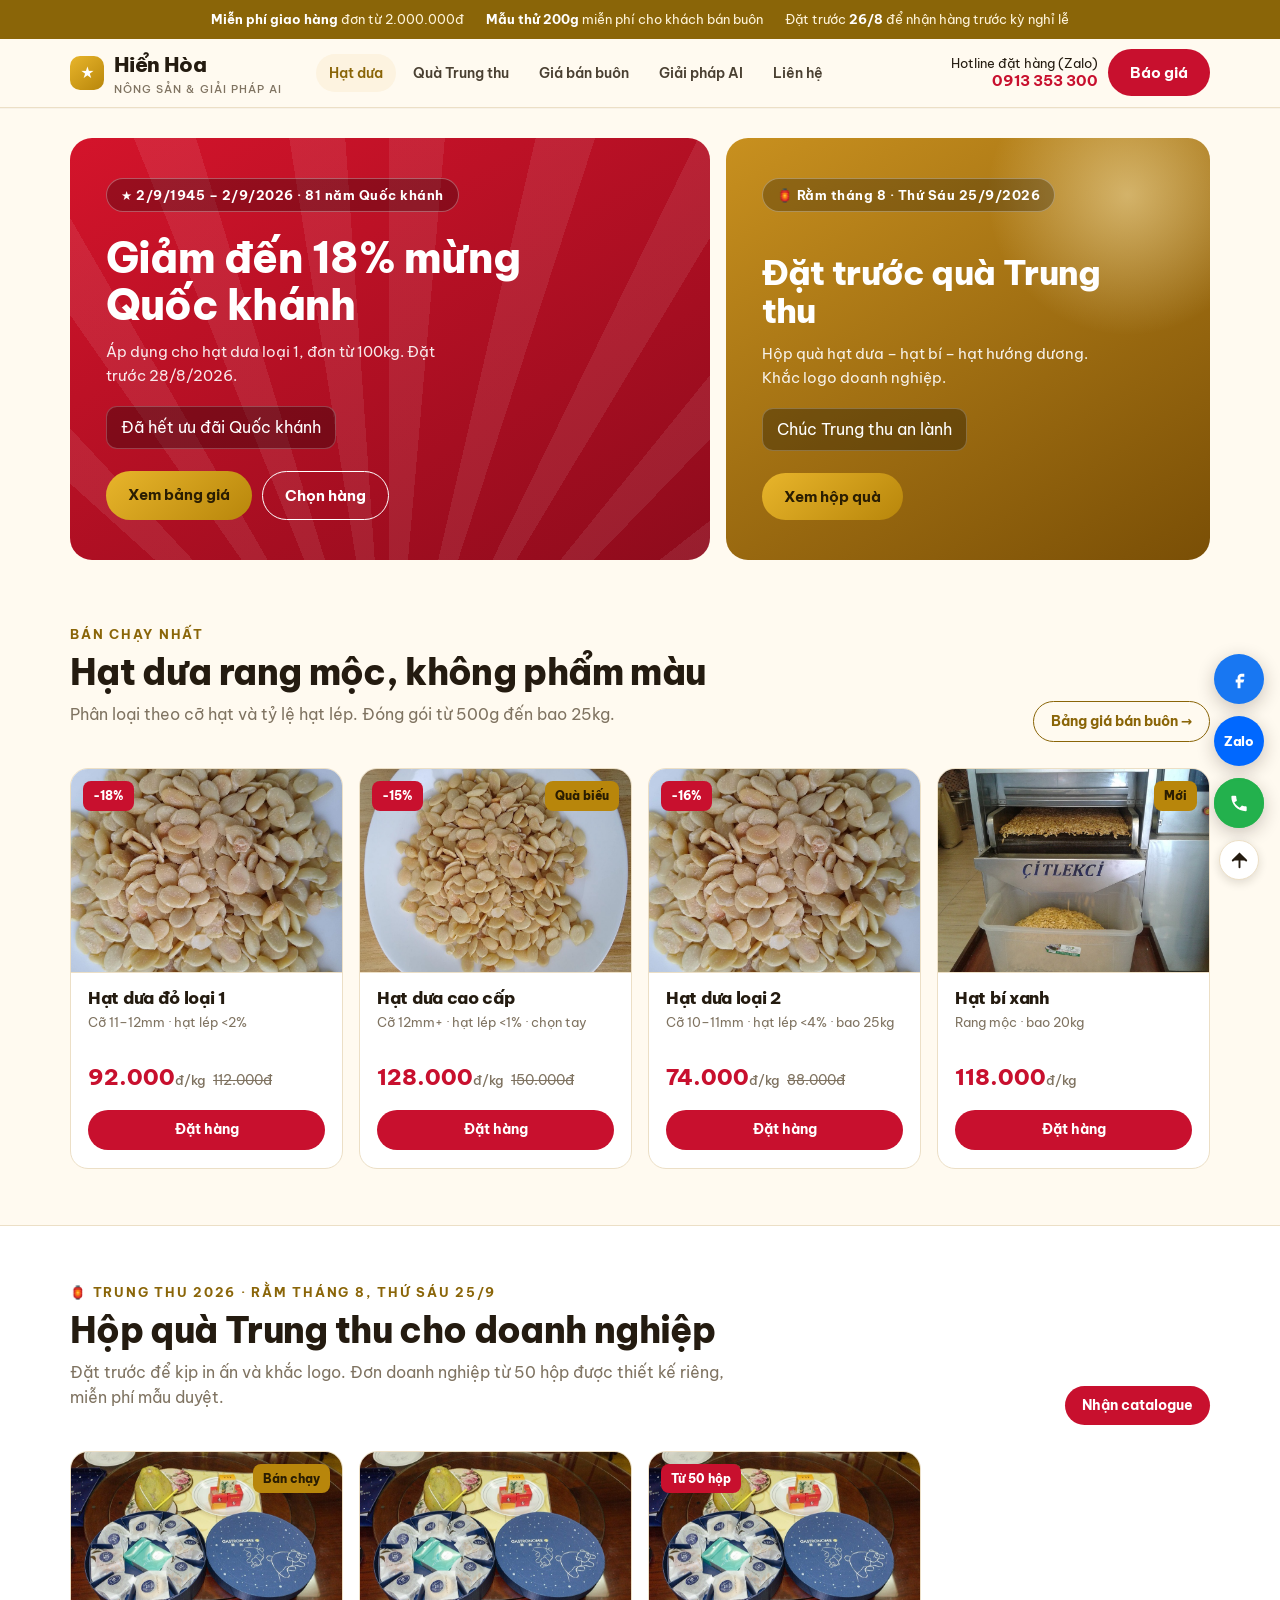
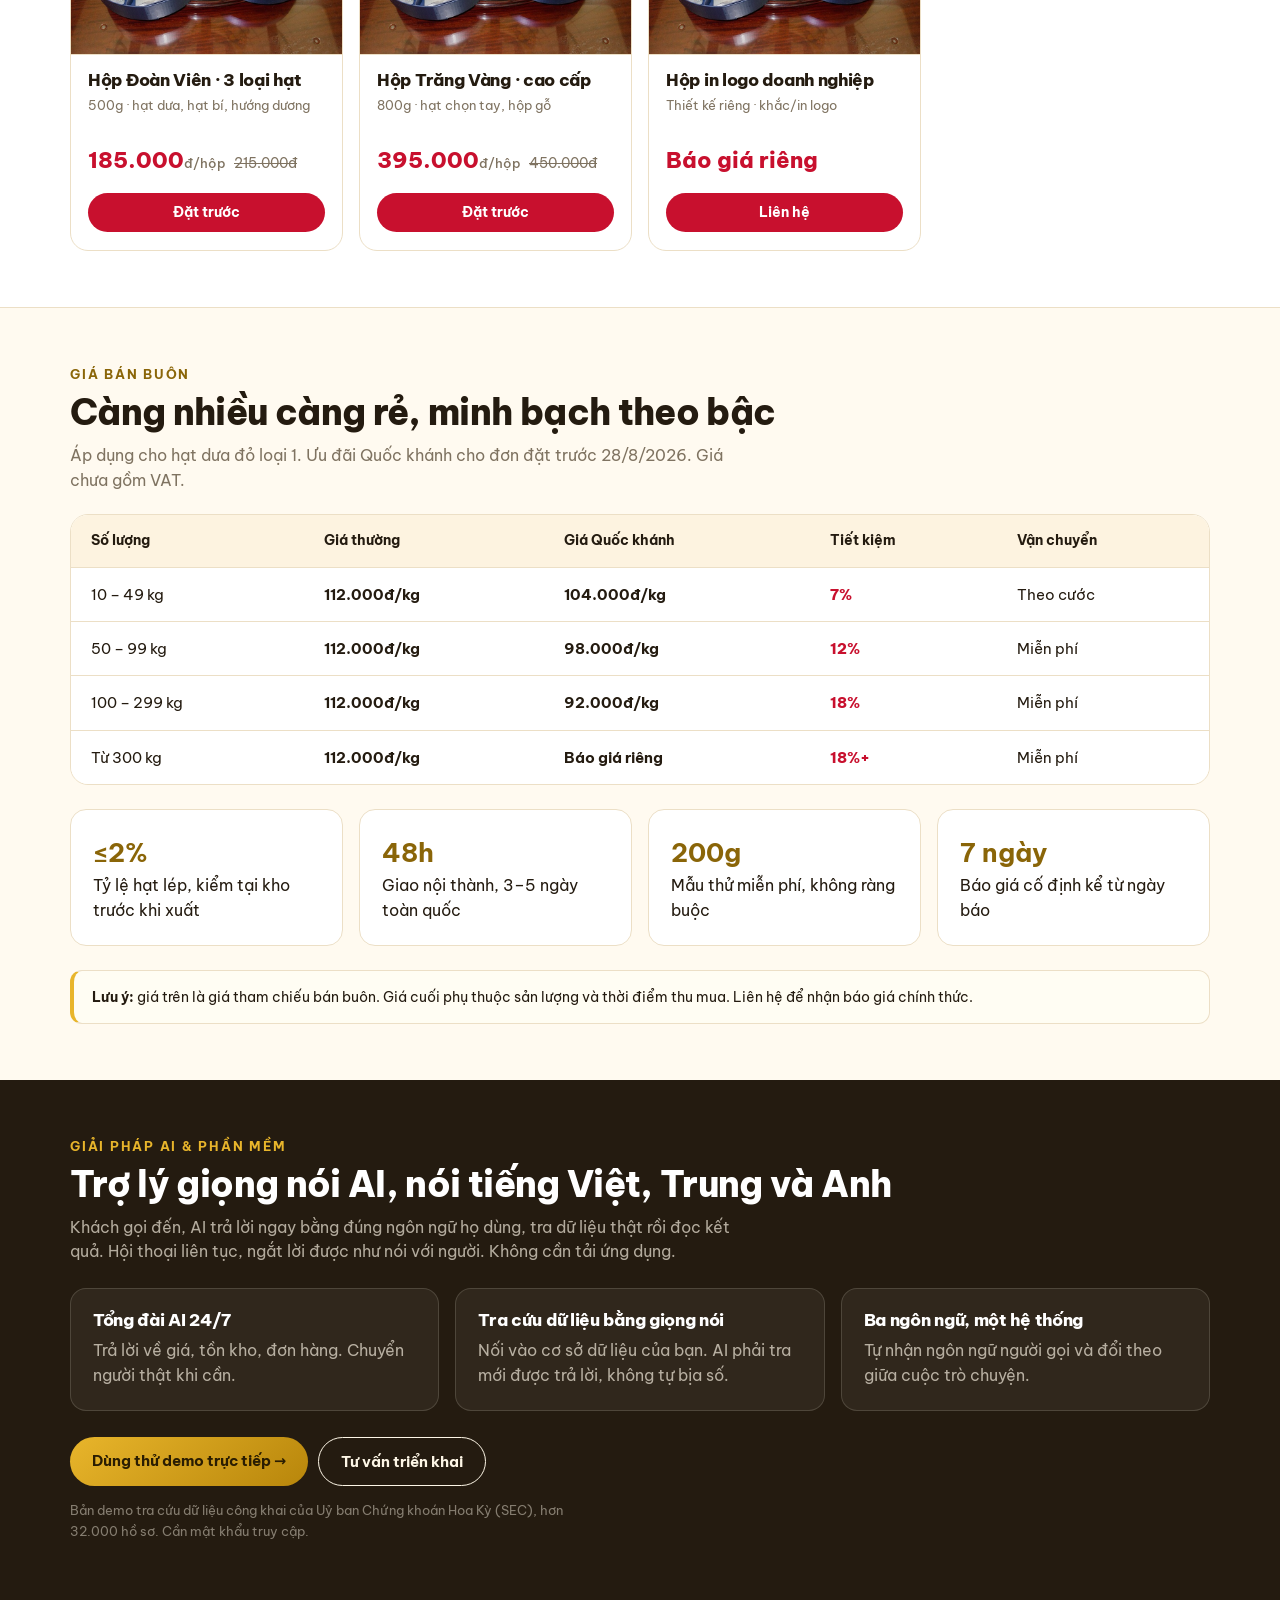
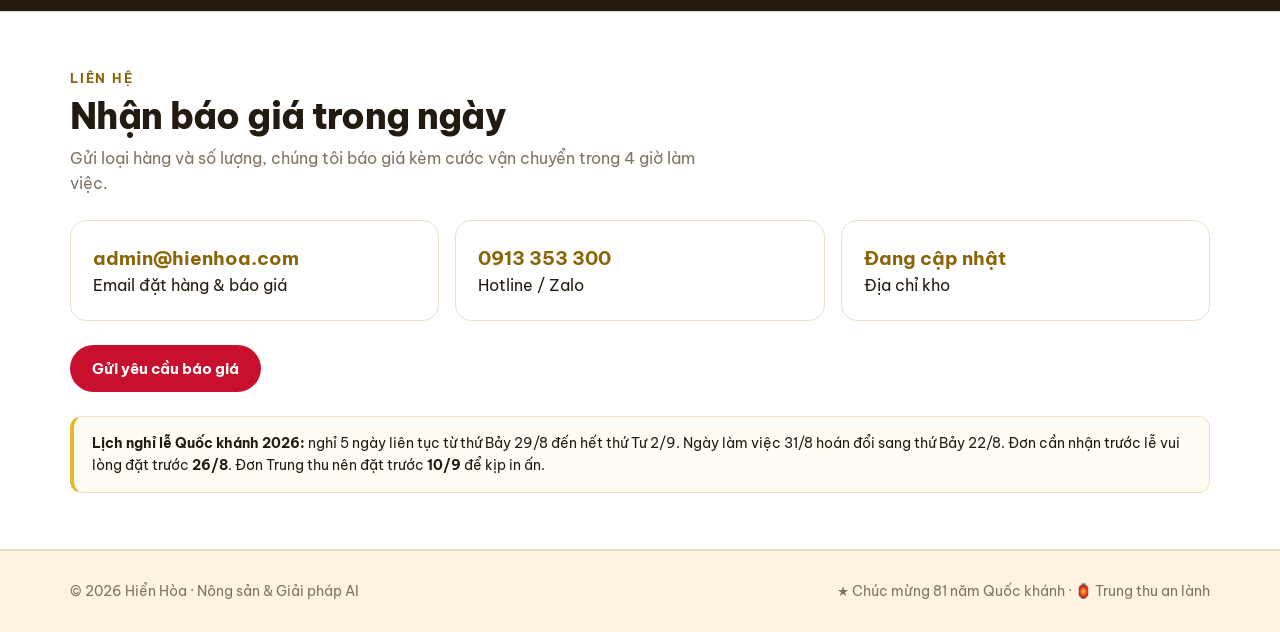
==== index.html @ 7a81315d "Wire real phone/Zalo 0913353300; resize photos 900px (1.1MB -> 696KB); version image URLs" ====
<!DOCTYPE html>
<html lang="vi">
<head>
<meta charset="utf-8">
<meta name="viewport" content="width=device-width, initial-scale=1">
<meta name="theme-color" content="#b8860b">
<title>Hiển Hòa · Hạt dưa &amp; quà tặng · Ưu đãi Quốc khánh 2/9 và Trung thu 2026</title>
<meta name="description" content="Hạt dưa loại 1, hạt bí, quà tặng Trung thu. Giá bán buôn tận xưởng. Ưu đãi 81 năm Quốc khánh 2/9 và đặt trước Trung thu 25/9/2026. Miễn phí giao hàng đơn từ 2 triệu.">
<link rel="preconnect" href="https://fonts.googleapis.com">
<link rel="preconnect" href="https://fonts.gstatic.com" crossorigin>
<link href="https://fonts.googleapis.com/css2?family=Be+Vietnam+Pro:wght@400;500;600;700;800&display=swap" rel="stylesheet">
<style>
  /* Warm gold and cream with red accents, following the Vietnamese festive
     retail convention: gold carries the page, red is reserved for price and
     urgency so discounts stay legible instead of drowning in colour. */
  :root {
    --cream:  #fffaf0;
    --cream2: #fdf3e0;
    --gold:   #b8860b;
    --gold-l: #e8b52b;
    --gold-d: #8a6508;
    --red:    #c8102e;
    --ink:    #241b10;
    --muted:  #7f7361;
    --line:   #ecdfc6;
    --f: 'Be Vietnam Pro', -apple-system, system-ui, sans-serif;
  }
  * { box-sizing: border-box; }
  html { scroll-behavior: smooth; }
  body { margin: 0; background: var(--cream); color: var(--ink);
         font-family: var(--f); font-size: 15.5px; line-height: 1.6;
         -webkit-font-smoothing: antialiased; }
  h1,h2,h3,h4 { margin: 0; font-weight: 800; line-height: 1.12;
                letter-spacing: -.018em; }
  a { color: inherit; text-decoration: none; }
  img, svg { display: block; max-width: 100%; }
  .wrap { max-width: 1180px; margin: 0 auto; padding: 0 20px; }

  /* ---------- utility bar ---------- */
  .util { background: var(--gold-d); color: #fff5dc; font-size: 13px; }
  .util .wrap { display: flex; flex-wrap: wrap; gap: 6px 22px;
                justify-content: center; padding: 9px 20px; text-align: center; }
  .util b { color: #fff; }

  /* ---------- nav ---------- */
  nav { position: sticky; top: 0; z-index: 60; background: var(--cream);
        border-bottom: 1px solid var(--line);
        box-shadow: 0 1px 0 rgba(36,27,16,.03); }
  nav .bar { display: flex; align-items: center; gap: 16px; height: 68px; }
  .logo { display: flex; align-items: center; gap: 10px; font-weight: 800;
          font-size: 21px; letter-spacing: -.03em; white-space: nowrap; }
  .logo .mark {
    width: 34px; height: 34px; border-radius: 10px; flex: none;
    background: linear-gradient(140deg, var(--gold-l), var(--gold));
    display: grid; place-items: center; color: #fff; font-size: 16px;
  }
  .logo small { display: block; font-size: 10.5px; font-weight: 500;
                letter-spacing: .1em; color: var(--muted); text-transform: uppercase; }
  .cats { display: flex; gap: 4px; margin-left: 18px; overflow-x: auto;
          scrollbar-width: none; }
  .cats::-webkit-scrollbar { display: none; }
  .cats a { padding: 8px 13px; border-radius: 100px; font-size: 14px;
            font-weight: 600; color: #4a4032; white-space: nowrap;
            transition: background .18s, color .18s; }
  .cats a:hover, .cats a.on { background: var(--cream2); color: var(--gold-d); }
  nav .right { margin-left: auto; display: flex; align-items: center; gap: 10px; }
  .hot { font-size: 13px; line-height: 1.25; text-align: right; }
  .hot b { display: block; font-size: 15px; color: var(--red); }

  .btn { display: inline-block; font-family: var(--f); font-weight: 700;
         font-size: 14.5px; padding: 12px 22px; border-radius: 100px;
         border: 0; cursor: pointer; white-space: nowrap;
         background: var(--red); color: #fff;
         transition: transform .2s cubic-bezier(.2,.7,.2,1), filter .2s; }
  .btn:hover { transform: translateY(-2px); filter: brightness(1.07); }
  .btn.gold { background: linear-gradient(140deg, var(--gold-l), var(--gold));
              color: #2a1d02; }
  .btn.line { background: transparent; border: 1.5px solid currentColor; }
  .btn.sm { padding: 9px 17px; font-size: 13.5px; }

  /* ---------- hero: two campaigns side by side ---------- */
  .hero { padding: 30px 0 8px; }
  .promos { display: grid; gap: 16px; grid-template-columns: 1.32fr 1fr; }
  .promo { position: relative; overflow: hidden; border-radius: 22px;
           padding: 40px 36px; color: #fff; min-height: 328px;
           display: flex; flex-direction: column; justify-content: flex-end; }
  .promo.qk { background: linear-gradient(150deg, #d4142b, #8e0b1c); }
  .promo.tt { background: linear-gradient(150deg, #c8901f, #7a4f06); }
  /* radiating rays for National Day, lantern glow for Mid-Autumn */
  .promo.qk::before {
    content: ''; position: absolute; inset: -50%;
    background: repeating-conic-gradient(from 0deg at 50% 100%,
      rgba(255,255,255,.08) 0deg 5deg, transparent 5deg 13deg);
  }
  .promo.tt::before {
    content: ''; position: absolute; right: -14%; top: -22%;
    width: 62%; aspect-ratio: 1; border-radius: 50%;
    background: radial-gradient(circle, rgba(255,240,190,.5), transparent 66%);
  }
  .promo > * { position: relative; z-index: 2; }
  .pill { display: inline-flex; align-items: center; gap: 7px; align-self: flex-start;
          background: rgba(0,0,0,.26); border: 1px solid rgba(255,255,255,.3);
          padding: 6px 14px; border-radius: 100px; font-size: 12.5px;
          font-weight: 700; letter-spacing: .04em; margin-bottom: auto; }
  .promo h1 { font-size: clamp(28px, 3.5vw, 42px); max-width: 15ch; margin-top: 22px; }
  .promo h2 { font-size: clamp(24px, 3vw, 34px); max-width: 15ch; margin-top: 22px; }
  .promo p { margin: 12px 0 0; font-size: 15px; color: rgba(255,255,255,.9);
             max-width: 34ch; }
  .promo .row { display: flex; gap: 10px; margin-top: 22px; flex-wrap: wrap; }
  .cd { display: flex; gap: 7px; margin-top: 18px; }
  .cd div { background: rgba(0,0,0,.3); border: 1px solid rgba(255,255,255,.22);
            border-radius: 11px; padding: 7px 12px; text-align: center; min-width: 58px; }
  .cd b { display: block; font-size: 21px; font-variant-numeric: tabular-nums;
          line-height: 1.15; }
  .cd span { font-size: 10px; letter-spacing: .08em; text-transform: uppercase;
             color: rgba(255,255,255,.7); }

  /* ---------- sections ---------- */
  section { padding: 56px 0; }
  .head { display: flex; align-items: flex-end; justify-content: space-between;
          gap: 20px; flex-wrap: wrap; margin-bottom: 26px; }
  .kick { color: var(--gold-d); font-weight: 700; font-size: 12.5px;
          letter-spacing: .14em; text-transform: uppercase; margin-bottom: 8px; }
  h2.t { font-size: clamp(25px, 3.4vw, 36px); }
  .sub { color: var(--muted); max-width: 60ch; margin-top: 10px; }

  /* ---------- product cards ---------- */
  .grid { display: grid; gap: 16px;
          grid-template-columns: repeat(auto-fill, minmax(238px, 1fr)); }
  .p {
    background: #fff; border: 1px solid var(--line); border-radius: 18px;
    overflow: hidden; position: relative; display: flex; flex-direction: column;
    transition: transform .22s cubic-bezier(.2,.7,.2,1), box-shadow .22s;
  }
  .p:hover { transform: translateY(-5px);
             box-shadow: 0 18px 42px rgba(138,101,8,.13); }
  .p .shot { aspect-ratio: 4/3; background: var(--cream2); overflow: hidden;
             border-bottom: 1px solid var(--line); }
  .shot img { width: 100%; height: 100%; object-fit: cover;
              transition: transform .5s cubic-bezier(.2,.7,.2,1); }
  .p:hover .shot img { transform: scale(1.05); }

  /* floating contact rail */
  .rail { position: fixed; right: 16px; bottom: 20px; z-index: 90;
          display: flex; flex-direction: column; gap: 12px; align-items: center; }
  .rail a, .rail button {
    width: 50px; height: 50px; border-radius: 50%; border: 0; padding: 0;
    display: grid; place-items: center; cursor: pointer; color: #fff;
    box-shadow: 0 5px 18px rgba(36,27,16,.24); position: relative;
    transition: transform .2s cubic-bezier(.2,.7,.2,1);
  }
  .rail a:hover, .rail button:hover { transform: scale(1.09); }
  .rail .fb   { background: #1877f2; }
  .rail .zalo { background: #0068ff; font-weight: 800; font-size: 13px;
                letter-spacing: -.02em; font-family: var(--f); }
  .rail .tel  { background: #23b14d; }
  .rail .top  { background: #fff; color: var(--ink); border: 1px solid var(--line);
                width: 40px; height: 40px; box-shadow: 0 3px 10px rgba(36,27,16,.14); }
  .rail svg { width: 23px; height: 23px; fill: currentColor; }
  /* the pulsing ring Vietnamese sites put on the call button */
  .rail .tel::before, .rail .tel::after {
    content: ''; position: absolute; inset: 0; border-radius: 50%;
    border: 2px solid rgba(35,177,77,.5); animation: ring 2.2s ease-out infinite;
  }
  .rail .tel::after { animation-delay: 1.1s; }
  @keyframes ring { 0% { transform: scale(1); opacity: .8; }
                    100% { transform: scale(1.85); opacity: 0; } }
  @media (max-width: 720px) { .rail { right: 12px; bottom: 14px; }
                              .rail a, .rail button { width: 46px; height: 46px; } }
  .badge { position: absolute; top: 12px; left: 12px; background: var(--red);
           color: #fff; font-size: 12px; font-weight: 800; padding: 5px 10px;
           border-radius: 8px; z-index: 3; }
  .badge.g { background: var(--gold); color: #2a1d02; left: auto; right: 12px; }
  .p .body { padding: 16px 17px 18px; display: flex; flex-direction: column; flex: 1; }
  .p h3 { font-size: 16.5px; }
  .p .spec { color: var(--muted); font-size: 13px; margin-top: 5px; }
  .p .pr { margin-top: 14px; display: flex; align-items: baseline;
           gap: 8px; flex-wrap: wrap; }
  .p .now { font-size: 22px; font-weight: 800; color: var(--red); }
  .p .now small { font-size: 13px; font-weight: 500; color: var(--muted); }
  .p .old { font-size: 13.5px; color: var(--muted); text-decoration: line-through; }
  .p .btn { margin-top: 15px; align-self: stretch; text-align: center; }

  /* ---------- bulk pricing ---------- */
  .band { background: #fff; border-top: 1px solid var(--line);
          border-bottom: 1px solid var(--line); }
  .tbl { margin-top: 22px; overflow-x: auto; border: 1px solid var(--line);
         border-radius: 18px; }
  table { width: 100%; border-collapse: collapse; min-width: 640px; background: #fff; }
  th, td { padding: 15px 20px; text-align: left; font-size: 14.5px; }
  thead th { background: var(--cream2); font-weight: 700; font-size: 13.5px;
             border-bottom: 1px solid var(--line); }
  tbody tr + tr td { border-top: 1px solid var(--line); }
  tbody tr:hover { background: #fffdf7; }
  td.n { font-variant-numeric: tabular-nums; font-weight: 700; }
  td.s { color: var(--red); font-weight: 800; }

  /* ---------- ai line ---------- */
  .ai { background: var(--ink); color: #fdf6e6; }
  .ai h2.t, .ai h3 { color: #fff; }
  .ai .kick { color: var(--gold-l); }
  .ai .sub { color: rgba(253,246,230,.66); }
  .ai .c { background: rgba(253,246,230,.055); border: 1px solid rgba(253,246,230,.15);
           border-radius: 16px; padding: 22px; }

  /* ---------- corporate ---------- */
  .corp { display: grid; gap: 16px; grid-template-columns: repeat(auto-fit, minmax(230px,1fr));
          margin-top: 24px; }
  .corp .c { background: #fff; border: 1px solid var(--line);
             border-radius: 16px; padding: 22px; }
  .corp .c b { display: block; font-size: 26px; color: var(--gold-d); }
  .note { background: #fffdf3; border: 1px solid var(--line);
          border-left: 4px solid var(--gold-l); border-radius: 12px;
          padding: 15px 18px; margin-top: 24px; font-size: 14px; }

  footer { background: var(--cream2); border-top: 1px solid var(--line);
           padding: 30px 0; font-size: 13.5px; color: var(--muted); }
  footer .wrap { display: flex; flex-wrap: wrap; gap: 10px 24px;
                 justify-content: space-between; }

  @media (max-width: 900px) { .promos { grid-template-columns: 1fr; }
                              .promo { min-height: 268px; padding: 30px 26px; } }
  @media (max-width: 720px) { .cats, .hot { display: none; } section { padding: 42px 0; } }
  @media (prefers-reduced-motion: reduce) { * { transition: none !important; } }
</style>
</head>
<body>

<div class="util">
  <div class="wrap">
    <span><b>Miễn phí giao hàng</b> đơn từ 2.000.000đ</span>
    <span><b>Mẫu thử 200g</b> miễn phí cho khách bán buôn</span>
    <span>Đặt trước <b>26/8</b> để nhận hàng trước kỳ nghỉ lễ</span>
  </div>
</div>

<nav>
  <div class="wrap bar">
    <a class="logo" href="#">
      <span class="mark">★</span>
      <span>Hiển Hòa<small>Nông sản &amp; Giải pháp AI</small></span>
    </a>
    <div class="cats">
      <a class="on" href="#hatdua">Hạt dưa</a>
      <a href="#trungthu">Quà Trung thu</a>
      <a href="#giasi">Giá bán buôn</a>
      <a href="#ai">Giải pháp AI</a>
      <a href="#lienhe">Liên hệ</a>
    </div>
    <div class="right">
      <div class="hot">Hotline đặt hàng (Zalo)<b data-phone>Đang cập nhật</b></div>
      <a class="btn" href="#lienhe">Báo giá</a>
    </div>
  </div>
</nav>

<div class="hero">
  <div class="wrap promos">

    <div class="promo qk">
      <span class="pill">★ 2/9/1945 &ndash; 2/9/2026 · 81 năm Quốc khánh</span>
      <h1>Giảm đến 18% mừng Quốc khánh</h1>
      <p>Áp dụng cho hạt dưa loại 1, đơn từ 100kg. Đặt trước 28/8/2026.</p>
      <div class="cd" id="cd1">
        <div><b id="d1">–</b><span>Ngày</span></div>
        <div><b id="h1">–</b><span>Giờ</span></div>
        <div><b id="m1">–</b><span>Phút</span></div>
      </div>
      <div class="row">
        <a class="btn gold" href="#giasi">Xem bảng giá</a>
        <a class="btn line" href="#hatdua">Chọn hàng</a>
      </div>
    </div>

    <div class="promo tt">
      <span class="pill">🏮 Rằm tháng 8 · Thứ Sáu 25/9/2026</span>
      <h2>Đặt trước quà Trung thu</h2>
      <p>Hộp quà hạt dưa &ndash; hạt bí &ndash; hạt hướng dương. Khắc logo doanh nghiệp.</p>
      <div class="cd" id="cd2">
        <div><b id="d2">–</b><span>Ngày</span></div>
        <div><b id="h2">–</b><span>Giờ</span></div>
        <div><b id="m2">–</b><span>Phút</span></div>
      </div>
      <div class="row"><a class="btn gold" href="#trungthu">Xem hộp quà</a></div>
    </div>

  </div>
</div>

<section id="hatdua">
  <div class="wrap">
    <div class="head">
      <div>
        <div class="kick">Bán chạy nhất</div>
        <h2 class="t">Hạt dưa rang mộc, không phẩm màu</h2>
        <p class="sub">Phân loại theo cỡ hạt và tỷ lệ hạt lép. Đóng gói từ 500g đến bao 25kg.</p>
      </div>
      <a class="btn line sm" style="color:var(--gold-d)" href="#giasi">Bảng giá bán buôn →</a>
    </div>

    <div class="grid">
      <!-- Seed motif drawn inline: honest placeholder that looks intentional
           until real product photography is shot. -->
      <article class="p">
        <span class="badge">-18%</span>
        <div class="shot"><img src="img/hatdua-1.jpg?v=2" alt="Hạt dưa đỏ loại 1 rang mộc" loading="lazy" decoding="async" width="900" height="675"></div>
        <div class="body">
          <h3>Hạt dưa đỏ loại 1</h3>
          <p class="spec">Cỡ 11&ndash;12mm · hạt lép &lt;2%</p>
          <div class="pr"><span class="now">92.000<small>đ/kg</small></span>
            <span class="old">112.000đ</span></div>
          <a class="btn sm" href="#lienhe">Đặt hàng</a>
        </div>
      </article>

      <article class="p">
        <span class="badge">-15%</span>
        <span class="badge g">Quà biếu</span>
        <div class="shot"><img src="img/hatdua-2.jpg?v=2" alt="Hạt dưa cao cấp chọn tay" loading="lazy" decoding="async" width="900" height="675"></div>
        <div class="body">
          <h3>Hạt dưa cao cấp</h3>
          <p class="spec">Cỡ 12mm+ · hạt lép &lt;1% · chọn tay</p>
          <div class="pr"><span class="now">128.000<small>đ/kg</small></span>
            <span class="old">150.000đ</span></div>
          <a class="btn sm" href="#lienhe">Đặt hàng</a>
        </div>
      </article>

      <article class="p">
        <span class="badge">-16%</span>
        <div class="shot"><img src="img/hatdua-1.jpg?v=2" alt="Hạt dưa loại 2 đóng bao 25kg" loading="lazy" decoding="async" width="900" height="675"></div>
        <div class="body">
          <h3>Hạt dưa loại 2</h3>
          <p class="spec">Cỡ 10&ndash;11mm · hạt lép &lt;4% · bao 25kg</p>
          <div class="pr"><span class="now">74.000<small>đ/kg</small></span>
            <span class="old">88.000đ</span></div>
          <a class="btn sm" href="#lienhe">Đặt hàng</a>
        </div>
      </article>

      <article class="p">
        <span class="badge g">Mới</span>
        <div class="shot"><img src="img/hatbi.jpg?v=2" alt="Hạt bí xanh rang mộc" loading="lazy" decoding="async" width="900" height="675"></div>
        <div class="body">
          <h3>Hạt bí xanh</h3>
          <p class="spec">Rang mộc · bao 20kg</p>
          <div class="pr"><span class="now">118.000<small>đ/kg</small></span></div>
          <a class="btn sm" href="#lienhe">Đặt hàng</a>
        </div>
      </article>
    </div>
  </div>
</section>

<section id="trungthu" class="band">
  <div class="wrap">
    <div class="head">
      <div>
        <div class="kick">🏮 Trung thu 2026 · Rằm tháng 8, thứ Sáu 25/9</div>
        <h2 class="t">Hộp quà Trung thu cho doanh nghiệp</h2>
        <p class="sub">
          Đặt trước để kịp in ấn và khắc logo. Đơn doanh nghiệp từ 50 hộp
          được thiết kế riêng, miễn phí mẫu duyệt.
        </p>
      </div>
      <a class="btn sm" href="#lienhe">Nhận catalogue</a>
    </div>

    <div class="grid">
      <article class="p">
        <span class="badge g">Bán chạy</span>
        <div class="shot"><img src="img/hopqua.jpg?v=2" alt="Hộp quà Trung thu Đoàn Viên" loading="lazy" decoding="async" width="900" height="675"></div>
        <div class="body">
          <h3>Hộp Đoàn Viên · 3 loại hạt</h3>
          <p class="spec">500g · hạt dưa, hạt bí, hướng dương</p>
          <div class="pr"><span class="now">185.000<small>đ/hộp</small></span>
            <span class="old">215.000đ</span></div>
          <a class="btn sm" href="#lienhe">Đặt trước</a>
        </div>
      </article>

      <article class="p">
        <div class="shot"><img src="img/hopqua.jpg?v=2" alt="Hộp quà Trung thu Trăng Vàng cao cấp" loading="lazy" decoding="async" width="900" height="675"></div>
        <div class="body">
          <h3>Hộp Trăng Vàng · cao cấp</h3>
          <p class="spec">800g · hạt chọn tay, hộp gỗ</p>
          <div class="pr"><span class="now">395.000<small>đ/hộp</small></span>
            <span class="old">450.000đ</span></div>
          <a class="btn sm" href="#lienhe">Đặt trước</a>
        </div>
      </article>

      <article class="p">
        <span class="badge">Từ 50 hộp</span>
        <div class="shot"><img src="img/hopqua.jpg?v=2" alt="Hộp quà in logo doanh nghiệp" loading="lazy" decoding="async" width="900" height="675"></div>
        <div class="body">
          <h3>Hộp in logo doanh nghiệp</h3>
          <p class="spec">Thiết kế riêng · khắc/in logo</p>
          <div class="pr"><span class="now">Báo giá riêng</span></div>
          <a class="btn sm" href="#lienhe">Liên hệ</a>
        </div>
      </article>
    </div>
  </div>
</section>

<section id="giasi">
  <div class="wrap">
    <div class="kick">Giá bán buôn</div>
    <h2 class="t">Càng nhiều càng rẻ, minh bạch theo bậc</h2>
    <p class="sub">Áp dụng cho hạt dưa đỏ loại 1. Ưu đãi Quốc khánh cho đơn đặt trước 28/8/2026. Giá chưa gồm VAT.</p>

    <div class="tbl">
      <table>
        <thead><tr><th>Số lượng</th><th>Giá thường</th><th>Giá Quốc khánh</th><th>Tiết kiệm</th><th>Vận chuyển</th></tr></thead>
        <tbody>
          <tr><td>10 &ndash; 49 kg</td><td class="n">112.000đ/kg</td><td class="n">104.000đ/kg</td><td class="s">7%</td><td>Theo cước</td></tr>
          <tr><td>50 &ndash; 99 kg</td><td class="n">112.000đ/kg</td><td class="n">98.000đ/kg</td><td class="s">12%</td><td>Miễn phí</td></tr>
          <tr><td>100 &ndash; 299 kg</td><td class="n">112.000đ/kg</td><td class="n">92.000đ/kg</td><td class="s">18%</td><td>Miễn phí</td></tr>
          <tr><td>Từ 300 kg</td><td class="n">112.000đ/kg</td><td class="n">Báo giá riêng</td><td class="s">18%+</td><td>Miễn phí</td></tr>
        </tbody>
      </table>
    </div>

    <div class="corp">
      <div class="c"><b>≤2%</b>Tỷ lệ hạt lép, kiểm tại kho trước khi xuất</div>
      <div class="c"><b>48h</b>Giao nội thành, 3&ndash;5 ngày toàn quốc</div>
      <div class="c"><b>200g</b>Mẫu thử miễn phí, không ràng buộc</div>
      <div class="c"><b>7 ngày</b>Báo giá cố định kể từ ngày báo</div>
    </div>

    <div class="note">
      <b>Lưu ý:</b> giá trên là giá tham chiếu bán buôn. Giá cuối phụ thuộc
      sản lượng và thời điểm thu mua. Liên hệ để nhận báo giá chính thức.
    </div>
  </div>
</section>

<section class="ai" id="ai">
  <div class="wrap">
    <div class="kick">Giải pháp AI &amp; Phần mềm</div>
    <h2 class="t">Trợ lý giọng nói AI, nói tiếng Việt, Trung và Anh</h2>
    <p class="sub">
      Khách gọi đến, AI trả lời ngay bằng đúng ngôn ngữ họ dùng, tra dữ liệu
      thật rồi đọc kết quả. Hội thoại liên tục, ngắt lời được như nói với người.
      Không cần tải ứng dụng.
    </p>

    <div class="grid" style="margin-top:24px;grid-template-columns:repeat(auto-fit,minmax(250px,1fr))">
      <div class="c">
        <h3 style="font-size:17px">Tổng đài AI 24/7</h3>
        <p class="sub" style="margin:8px 0 0">Trả lời về giá, tồn kho, đơn hàng. Chuyển người thật khi cần.</p>
      </div>
      <div class="c">
        <h3 style="font-size:17px">Tra cứu dữ liệu bằng giọng nói</h3>
        <p class="sub" style="margin:8px 0 0">Nối vào cơ sở dữ liệu của bạn. AI phải tra mới được trả lời, không tự bịa số.</p>
      </div>
      <div class="c">
        <h3 style="font-size:17px">Ba ngôn ngữ, một hệ thống</h3>
        <p class="sub" style="margin:8px 0 0">Tự nhận ngôn ngữ người gọi và đổi theo giữa cuộc trò chuyện.</p>
      </div>
    </div>

    <div class="row" style="display:flex;gap:10px;margin-top:26px;flex-wrap:wrap">
      <a class="btn gold" href="https://voice.hienhoa.com" target="_blank" rel="noopener">Dùng thử demo trực tiếp →</a>
      <a class="btn line" style="color:#fdf6e6" href="mailto:admin@hienhoa.com?subject=T%C6%B0%20v%E1%BA%A5n%20gi%E1%BA%A3i%20ph%C3%A1p%20AI">Tư vấn triển khai</a>
    </div>
    <p class="sub" style="margin-top:14px;font-size:13px;color:rgba(253,246,230,.45)">
      Bản demo tra cứu dữ liệu công khai của Uỷ ban Chứng khoán Hoa Kỳ (SEC),
      hơn 32.000 hồ sơ. Cần mật khẩu truy cập.
    </p>
  </div>
</section>

<section id="lienhe" class="band">
  <div class="wrap">
    <div class="kick">Liên hệ</div>
    <h2 class="t">Nhận báo giá trong ngày</h2>
    <p class="sub">Gửi loại hàng và số lượng, chúng tôi báo giá kèm cước vận chuyển trong 4 giờ làm việc.</p>

    <div class="corp">
      <div class="c"><b style="font-size:19px">admin@hienhoa.com</b>Email đặt hàng &amp; báo giá</div>
      <div class="c"><b style="font-size:19px" data-phone>Đang cập nhật</b>Hotline / Zalo</div>
      <div class="c"><b style="font-size:19px">Đang cập nhật</b>Địa chỉ kho</div>
    </div>

    <div style="display:flex;gap:10px;margin-top:24px;flex-wrap:wrap">
      <a class="btn" href="mailto:admin@hienhoa.com?subject=Y%C3%AAu%20c%E1%BA%A7u%20b%C3%A1o%20gi%C3%A1&body=Lo%E1%BA%A1i%20h%C3%A0ng%3A%20%0AS%E1%BB%91%20l%C6%B0%E1%BB%A3ng%3A%20%0A%C4%90%E1%BB%8Ba%20ch%E1%BB%89%20giao%3A%20%0AT%C3%AAn%20%2F%20SDT%3A%20">Gửi yêu cầu báo giá</a>
    </div>

    <div class="note">
      <b>Lịch nghỉ lễ Quốc khánh 2026:</b> nghỉ 5 ngày liên tục từ thứ Bảy 29/8
      đến hết thứ Tư 2/9. Ngày làm việc 31/8 hoán đổi sang thứ Bảy 22/8.
      Đơn cần nhận trước lễ vui lòng đặt trước <b>26/8</b>.
      Đơn Trung thu nên đặt trước <b>10/9</b> để kịp in ấn.
    </div>
  </div>
</section>

<footer>
  <div class="wrap">
    <div>© 2026 Hiển Hòa · Nông sản &amp; Giải pháp AI</div>
    <div>★ Chúc mừng 81 năm Quốc khánh · 🏮 Trung thu an lành</div>
  </div>
</footer>

<script>
/* ============================================================
   CONTACT: set these three and every link on the page updates.
   The phone number is the one thing that cannot be invented, a
   made-up Vietnamese number would dial a real stranger.
   ============================================================ */
const CONTACT = {
  phone:    '0913353300',
  zalo:     '0913353300',
  facebook: '',            // add the page slug when the Facebook page exists
};

(function wireContact() {
  const digits = (CONTACT.phone || '').replace(/[^0-9+]/g, '');
  const set = (id, href, show) => {
    const el = document.getElementById(id);
    if (!el) return;
    if (href) { el.href = href; } else { el.style.display = 'none'; }
    if (show && href) el.textContent = show;
  };
  set('rTel',  digits ? 'tel:' + digits : '');
  set('rZalo', CONTACT.zalo ? 'https://zalo.me/' + CONTACT.zalo.replace(/[^0-9]/g,'') : '');
  set('rFb',   CONTACT.facebook ? 'https://facebook.com/' + CONTACT.facebook : '');

  // Fill every "Đang cập nhật" slot once a number exists.
  if (digits) {
    const pretty = digits.replace(/(\d{4})(\d{3})(\d{3})/, '$1 $2 $3');
    document.querySelectorAll('[data-phone]').forEach(n => { n.textContent = pretty; });
  }
})();

// Both countdowns run in Indochina Time so they read correctly for a customer
// in Vietnam no matter where the visitor's device is set.
const T1 = new Date('2026-08-28T23:59:59+07:00').getTime();  // Quốc khánh order cut-off
const T2 = new Date('2026-09-25T00:00:00+07:00').getTime();  // Trung thu, rằm tháng 8
const pad = n => String(n).padStart(2, '0');

function paint(target, ids, boxId, doneMsg) {
  const diff = target - Date.now();
  if (diff <= 0) {
    const box = document.getElementById(boxId);
    if (box) box.innerHTML = '<div style="min-width:auto;padding:8px 14px">' + doneMsg + '</div>';
    return false;
  }
  const s = Math.floor(diff / 1000);
  document.getElementById(ids[0]).textContent = Math.floor(s / 86400);
  document.getElementById(ids[1]).textContent = pad(Math.floor(s % 86400 / 3600));
  document.getElementById(ids[2]).textContent = pad(Math.floor(s % 3600 / 60));
  return true;
}

function tick() {
  paint(T1, ['d1','h1','m1'], 'cd1', 'Đã hết ưu đãi Quốc khánh');
  paint(T2, ['d2','h2','m2'], 'cd2', 'Chúc Trung thu an lành');
}
tick();
setInterval(tick, 1000);
</script>
<!-- Floating contact rail. Numbers come from CONTACT below: set them once
     and the tel:, zalo.me and Facebook links all follow. -->
<div class="rail">
  <a class="fb" id="rFb" href="#" target="_blank" rel="noopener" aria-label="Facebook">
    <svg viewBox="0 0 24 24"><path d="M14 9h3V6h-3c-2.2 0-4 1.8-4 4v2H8v3h2v6h3v-6h3l1-3h-4v-2c0-.6.4-1 1-1z"/></svg>
  </a>
  <a class="zalo" id="rZalo" href="#" target="_blank" rel="noopener" aria-label="Chat Zalo">Zalo</a>
  <a class="tel" id="rTel" href="#" aria-label="Gọi điện">
    <svg viewBox="0 0 24 24"><path d="M6.6 10.8c1.3 2.5 3.1 4.3 5.6 5.6l1.9-1.9c.3-.3.7-.4 1-.2 1.1.4 2.3.6 3.4.6.6 0 1 .4 1 1V19c0 .6-.4 1-1 1-8.3 0-15-6.7-15-15 0-.6.4-1 1-1h3.1c.6 0 1 .4 1 1 0 1.2.2 2.3.6 3.4.1.4 0 .8-.2 1z"/></svg>
  </a>
  <button class="top" onclick="scrollTo({top:0,behavior:'smooth'})" aria-label="Lên đầu trang">
    <svg viewBox="0 0 24 24" fill="none" stroke="currentColor" stroke-width="2"
         stroke-linecap="round"><path d="M12 19V5M5 12l7-7 7 7"/></svg>
  </button>
</div>
</body>
</html>
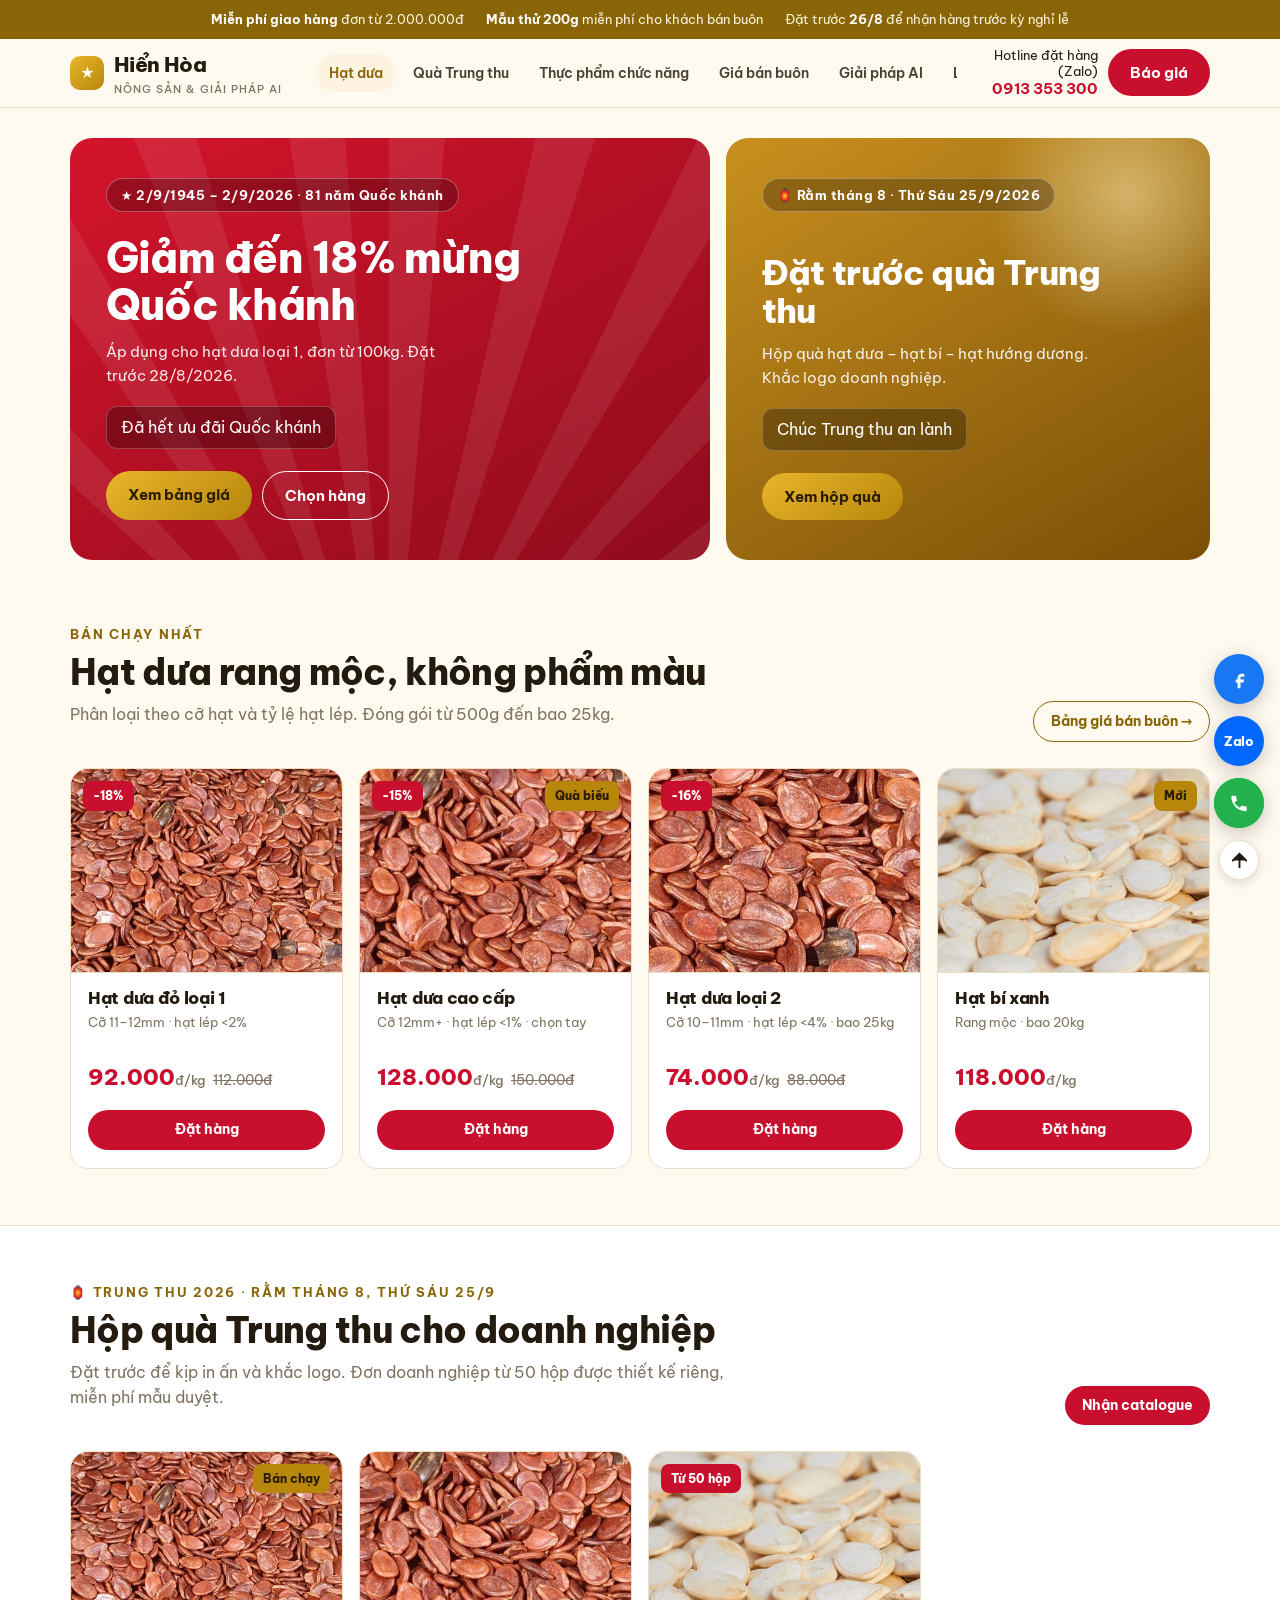
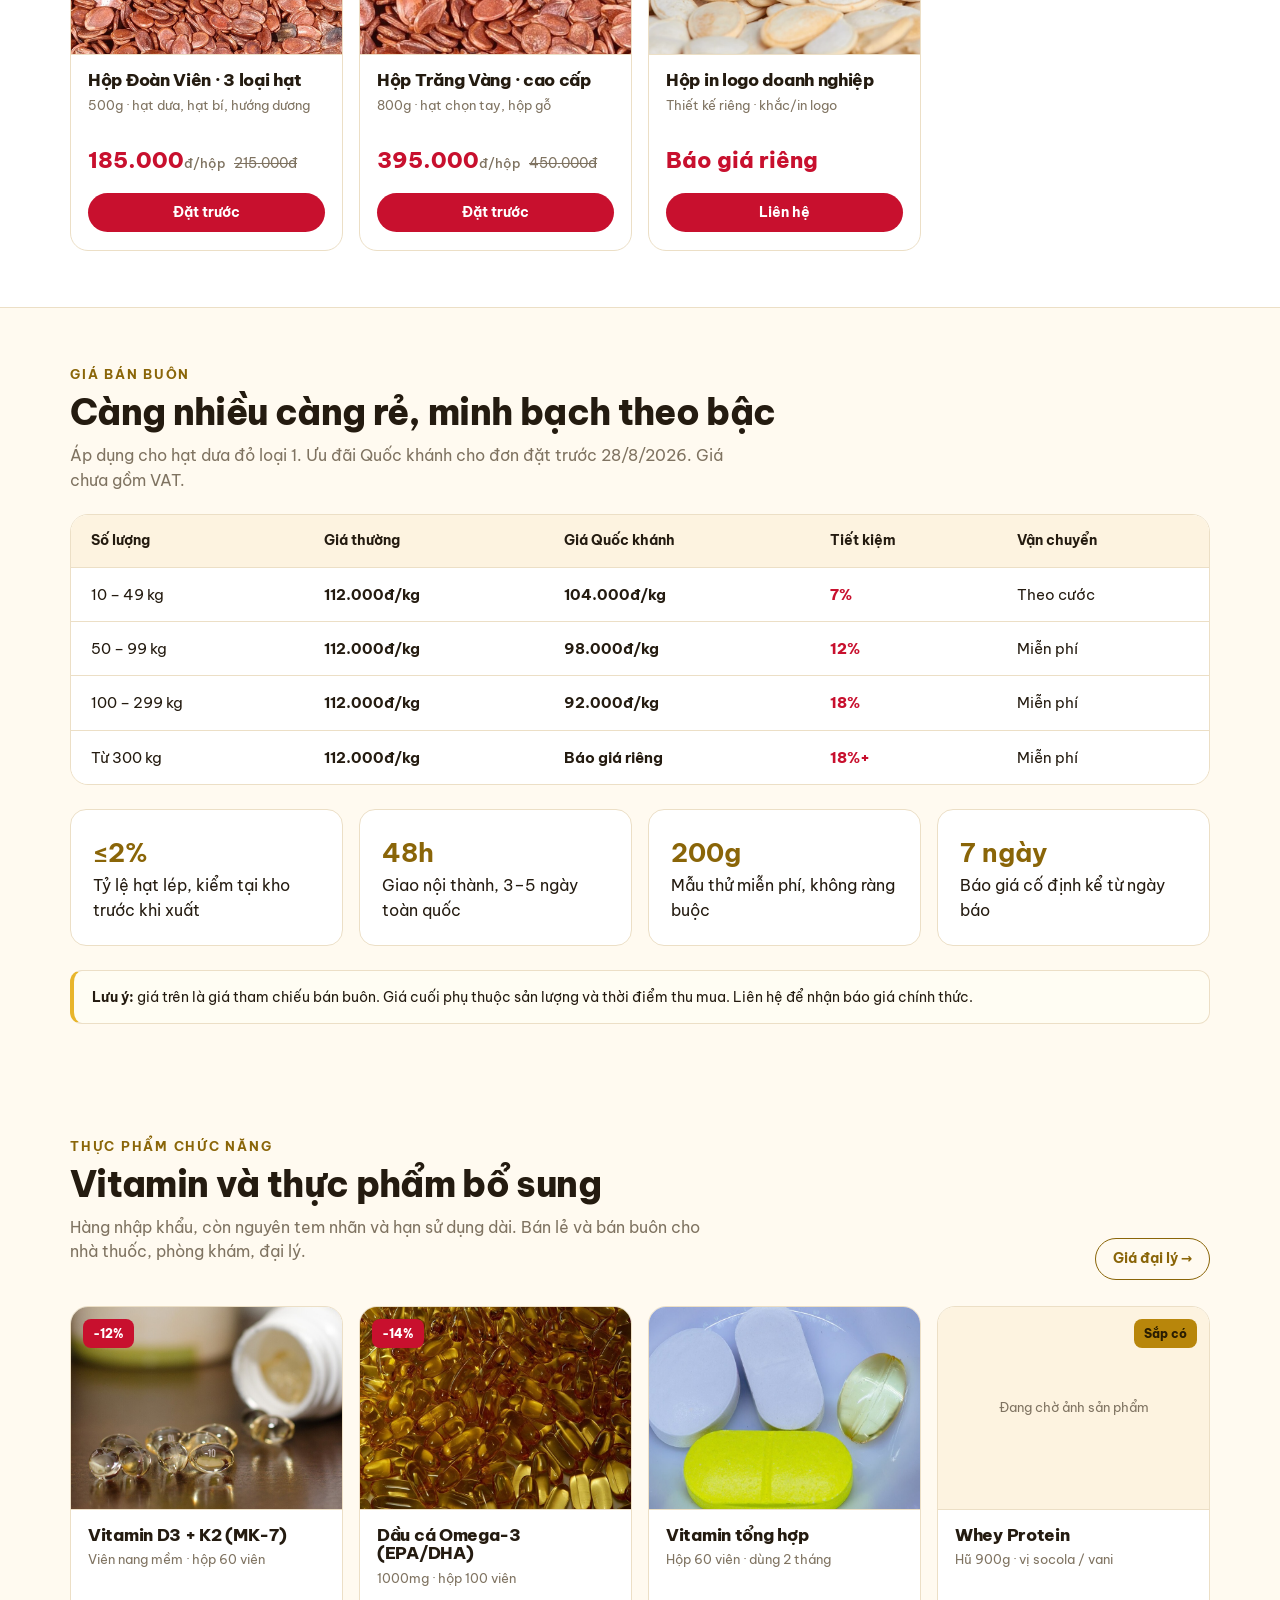
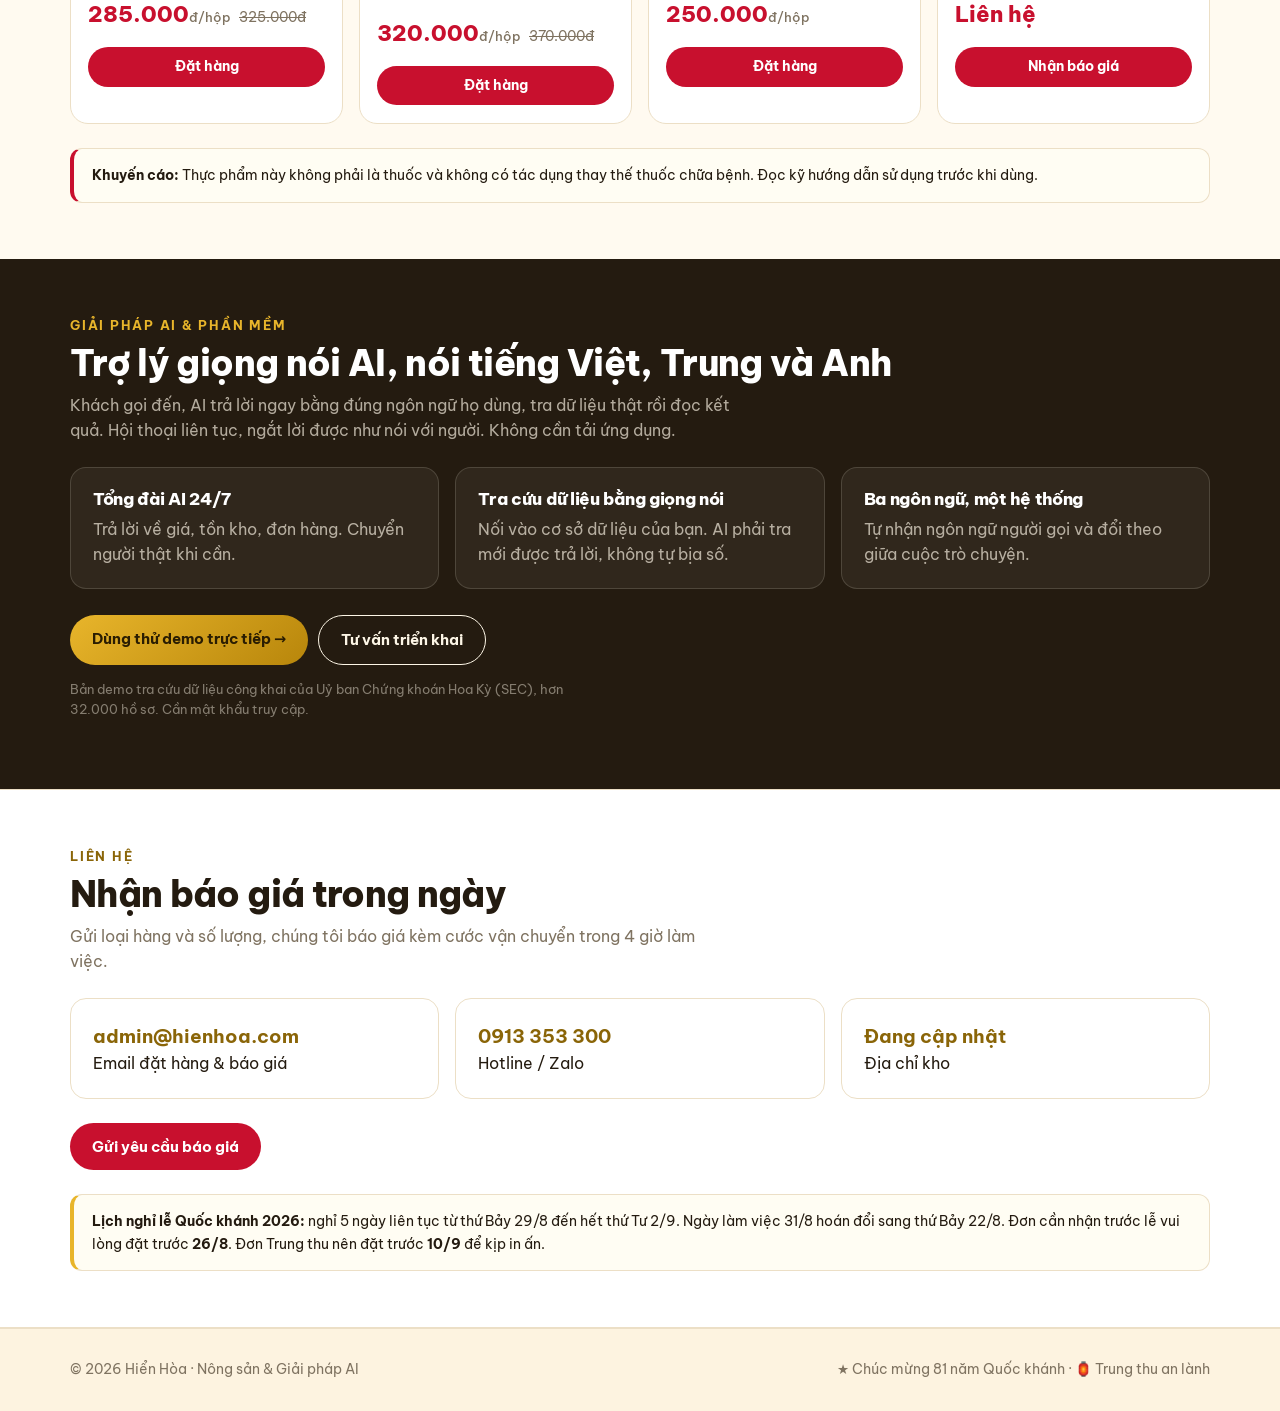
==== commit 61f5f70a: "Replace wrong product images with verified ones; add thực phẩm chức năng line with the legally requi" ====
--- a/index.html
+++ b/index.html
@@ -243,6 +243,7 @@
     <div class="cats">
       <a class="on" href="#hatdua">Hạt dưa</a>
       <a href="#trungthu">Quà Trung thu</a>
+      <a href="#tpcn">Thực phẩm chức năng</a>
       <a href="#giasi">Giá bán buôn</a>
       <a href="#ai">Giải pháp AI</a>
       <a href="#lienhe">Liên hệ</a>
@@ -303,7 +304,7 @@
            until real product photography is shot. -->
       <article class="p">
         <span class="badge">-18%</span>
-        <div class="shot"><img src="img/hatdua-1.jpg?v=2" alt="Hạt dưa đỏ loại 1 rang mộc" loading="lazy" decoding="async" width="900" height="675"></div>
+        <div class="shot"><img src="img/hatdua.jpg?v=3" alt="Hạt dưa đỏ loại 1 rang mộc" loading="lazy" decoding="async" width="900" height="675"></div>
         <div class="body">
           <h3>Hạt dưa đỏ loại 1</h3>
           <p class="spec">Cỡ 11&ndash;12mm · hạt lép &lt;2%</p>
@@ -316,7 +317,7 @@
       <article class="p">
         <span class="badge">-15%</span>
         <span class="badge g">Quà biếu</span>
-        <div class="shot"><img src="img/hatdua-2.jpg?v=2" alt="Hạt dưa cao cấp chọn tay" loading="lazy" decoding="async" width="900" height="675"></div>
+        <div class="shot"><img src="img/hatdua-b.jpg?v=3" alt="Hạt dưa cao cấp chọn tay" loading="lazy" decoding="async" width="900" height="675"></div>
         <div class="body">
           <h3>Hạt dưa cao cấp</h3>
           <p class="spec">Cỡ 12mm+ · hạt lép &lt;1% · chọn tay</p>
@@ -328,7 +329,7 @@
 
       <article class="p">
         <span class="badge">-16%</span>
-        <div class="shot"><img src="img/hatdua-1.jpg?v=2" alt="Hạt dưa loại 2 đóng bao 25kg" loading="lazy" decoding="async" width="900" height="675"></div>
+        <div class="shot"><img src="img/hatdua-c.jpg?v=3" alt="Hạt dưa loại 2 đóng bao 25kg" loading="lazy" decoding="async" width="900" height="675"></div>
         <div class="body">
           <h3>Hạt dưa loại 2</h3>
           <p class="spec">Cỡ 10&ndash;11mm · hạt lép &lt;4% · bao 25kg</p>
@@ -340,7 +341,7 @@
 
       <article class="p">
         <span class="badge g">Mới</span>
-        <div class="shot"><img src="img/hatbi.jpg?v=2" alt="Hạt bí xanh rang mộc" loading="lazy" decoding="async" width="900" height="675"></div>
+        <div class="shot"><img src="img/hatbi.jpg?v=3" alt="Hạt bí xanh rang mộc" loading="lazy" decoding="async" width="900" height="675"></div>
         <div class="body">
           <h3>Hạt bí xanh</h3>
           <p class="spec">Rang mộc · bao 20kg</p>
@@ -369,7 +370,7 @@
     <div class="grid">
       <article class="p">
         <span class="badge g">Bán chạy</span>
-        <div class="shot"><img src="img/hopqua.jpg?v=2" alt="Hộp quà Trung thu Đoàn Viên" loading="lazy" decoding="async" width="900" height="675"></div>
+        <div class="shot"><img src="img/hatdua.jpg?v=3" alt="Hộp quà Trung thu Đoàn Viên" loading="lazy" decoding="async" width="900" height="675"></div>
         <div class="body">
           <h3>Hộp Đoàn Viên · 3 loại hạt</h3>
           <p class="spec">500g · hạt dưa, hạt bí, hướng dương</p>
@@ -380,7 +381,7 @@
       </article>
 
       <article class="p">
-        <div class="shot"><img src="img/hopqua.jpg?v=2" alt="Hộp quà Trung thu Trăng Vàng cao cấp" loading="lazy" decoding="async" width="900" height="675"></div>
+        <div class="shot"><img src="img/hatdua-b.jpg?v=3" alt="Hộp quà Trung thu Trăng Vàng cao cấp" loading="lazy" decoding="async" width="900" height="675"></div>
         <div class="body">
           <h3>Hộp Trăng Vàng · cao cấp</h3>
           <p class="spec">800g · hạt chọn tay, hộp gỗ</p>
@@ -392,7 +393,7 @@
 
       <article class="p">
         <span class="badge">Từ 50 hộp</span>
-        <div class="shot"><img src="img/hopqua.jpg?v=2" alt="Hộp quà in logo doanh nghiệp" loading="lazy" decoding="async" width="900" height="675"></div>
+        <div class="shot"><img src="img/hatbi.jpg?v=3" alt="Hộp quà in logo doanh nghiệp" loading="lazy" decoding="async" width="900" height="675"></div>
         <div class="body">
           <h3>Hộp in logo doanh nghiệp</h3>
           <p class="spec">Thiết kế riêng · khắc/in logo</p>
@@ -432,6 +433,84 @@
     <div class="note">
       <b>Lưu ý:</b> giá trên là giá tham chiếu bán buôn. Giá cuối phụ thuộc
       sản lượng và thời điểm thu mua. Liên hệ để nhận báo giá chính thức.
+    </div>
+  </div>
+</section>
+
+<section id="tpcn">
+  <div class="wrap">
+    <div class="head">
+      <div>
+        <div class="kick">Thực phẩm chức năng</div>
+        <h2 class="t">Vitamin và thực phẩm bổ sung</h2>
+        <p class="sub">
+          Hàng nhập khẩu, còn nguyên tem nhãn và hạn sử dụng dài. Bán lẻ và
+          bán buôn cho nhà thuốc, phòng khám, đại lý.
+        </p>
+      </div>
+      <a class="btn line sm" style="color:var(--gold-d)" href="#lienhe">Giá đại lý →</a>
+    </div>
+
+    <div class="grid">
+      <article class="p">
+        <span class="badge">-12%</span>
+        <div class="shot"><img src="img/d3k2.jpg?v=3" alt="Viên nang mềm Vitamin D3 K2 MK-7"
+             loading="lazy" decoding="async" width="900" height="675"></div>
+        <div class="body">
+          <h3>Vitamin D3 + K2 (MK-7)</h3>
+          <p class="spec">Viên nang mềm · hộp 60 viên</p>
+          <div class="pr"><span class="now">285.000<small>đ/hộp</small></span>
+            <span class="old">325.000đ</span></div>
+          <a class="btn sm" href="#lienhe">Đặt hàng</a>
+        </div>
+      </article>
+
+      <article class="p">
+        <span class="badge">-14%</span>
+        <div class="shot"><img src="img/omega3.jpg?v=3" alt="Viên nang dầu cá Omega-3 EPA DHA"
+             loading="lazy" decoding="async" width="900" height="675"></div>
+        <div class="body">
+          <h3>Dầu cá Omega-3 (EPA/DHA)</h3>
+          <p class="spec">1000mg · hộp 100 viên</p>
+          <div class="pr"><span class="now">320.000<small>đ/hộp</small></span>
+            <span class="old">370.000đ</span></div>
+          <a class="btn sm" href="#lienhe">Đặt hàng</a>
+        </div>
+      </article>
+
+      <article class="p">
+        <div class="shot"><img src="img/multivitamin.jpg?v=3" alt="Viên nén vitamin tổng hợp"
+             loading="lazy" decoding="async" width="900" height="675"></div>
+        <div class="body">
+          <h3>Vitamin tổng hợp</h3>
+          <p class="spec">Hộp 60 viên · dùng 2 tháng</p>
+          <div class="pr"><span class="now">250.000<small>đ/hộp</small></span></div>
+          <a class="btn sm" href="#lienhe">Đặt hàng</a>
+        </div>
+      </article>
+
+      <article class="p">
+        <span class="badge g">Sắp có</span>
+        <div class="shot" style="display:grid;place-items:center;background:var(--cream2)">
+          <span style="color:var(--muted);font-size:13px;padding:20px;text-align:center">
+            Đang chờ ảnh sản phẩm
+          </span>
+        </div>
+        <div class="body">
+          <h3>Whey Protein</h3>
+          <p class="spec">Hũ 900g · vị socola / vani</p>
+          <div class="pr"><span class="now">Liên hệ</span></div>
+          <a class="btn sm" href="#lienhe">Nhận báo giá</a>
+        </div>
+      </article>
+    </div>
+
+    <!-- Legally required on all functional-food advertising in Vietnam
+         (Nghị định 15/2018/NĐ-CP). Omitting it carries a 10-20 million VND
+         fine, and the wording is prescribed, so it is not paraphrased. -->
+    <div class="note" style="border-left-color:var(--red)">
+      <b>Khuyến cáo:</b> Thực phẩm này không phải là thuốc và không có tác dụng
+      thay thế thuốc chữa bệnh. Đọc kỹ hướng dẫn sử dụng trước khi dùng.
     </div>
   </div>
 </section>
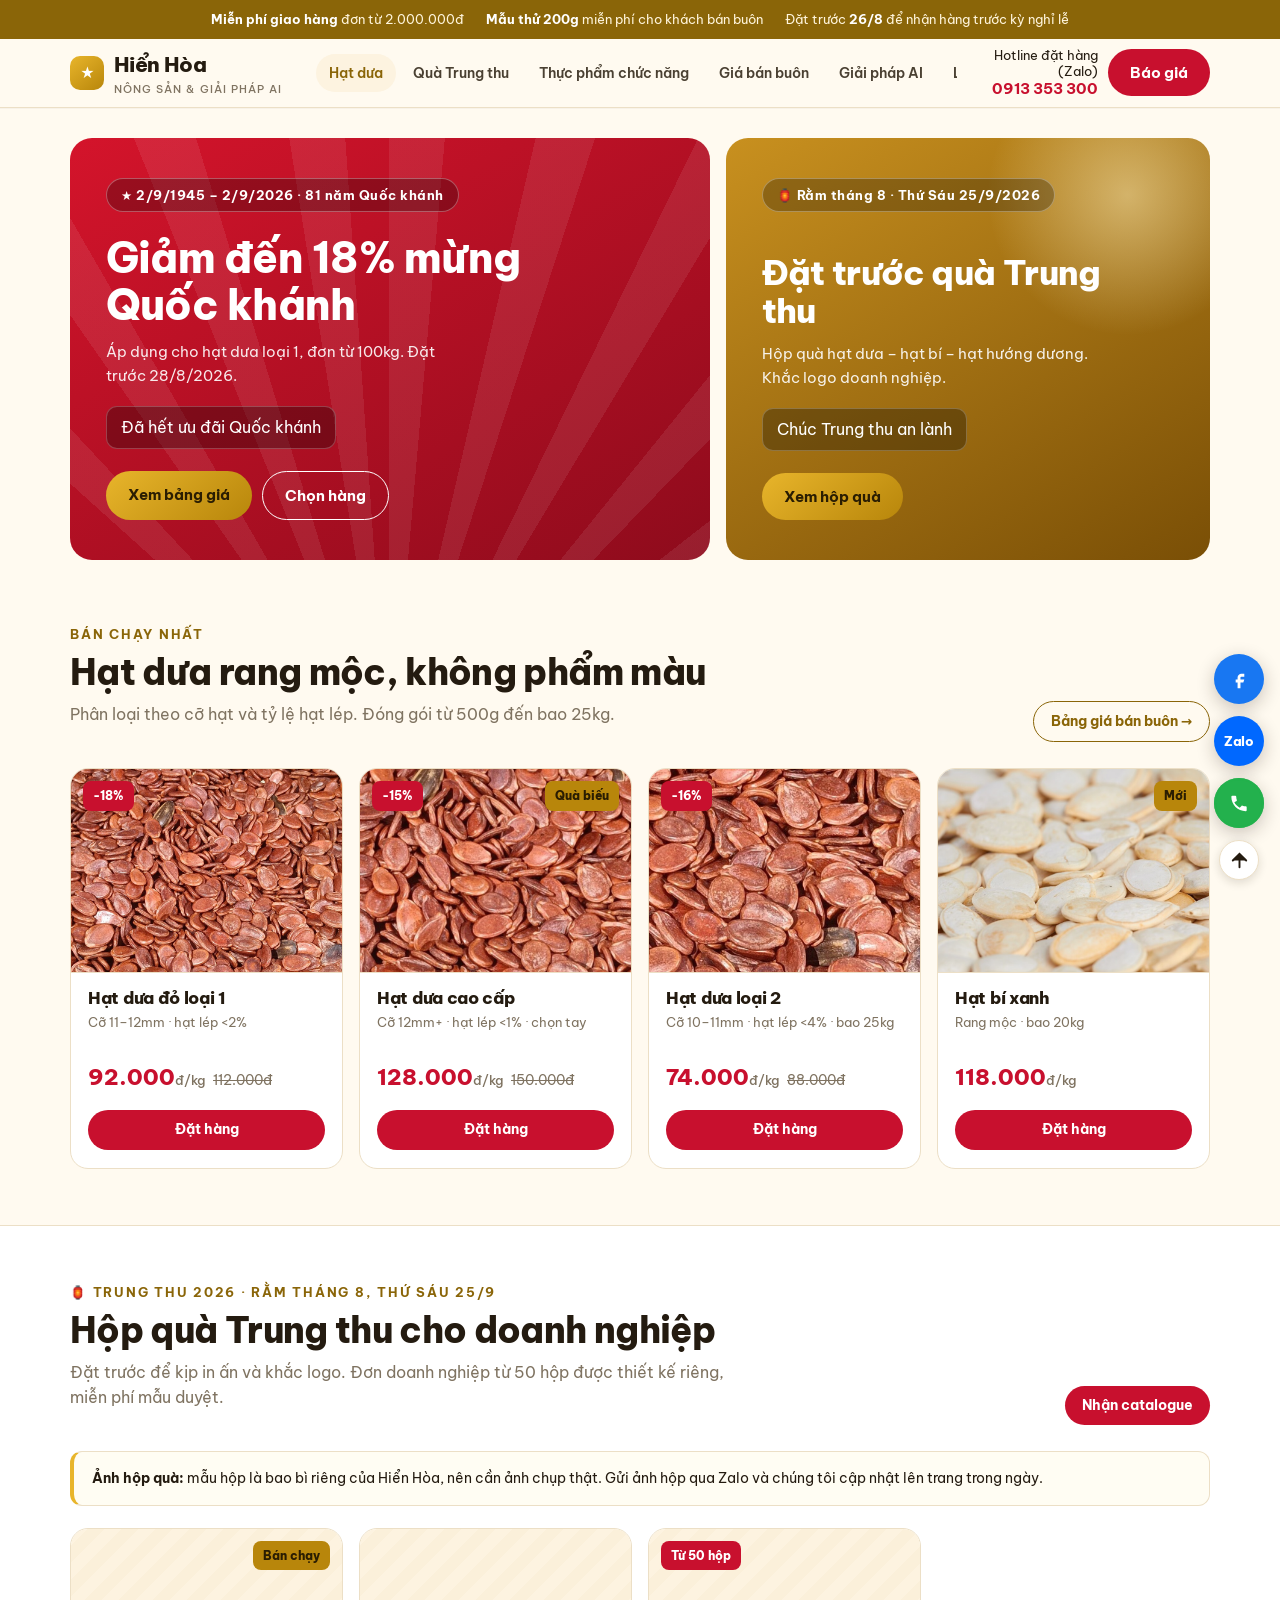
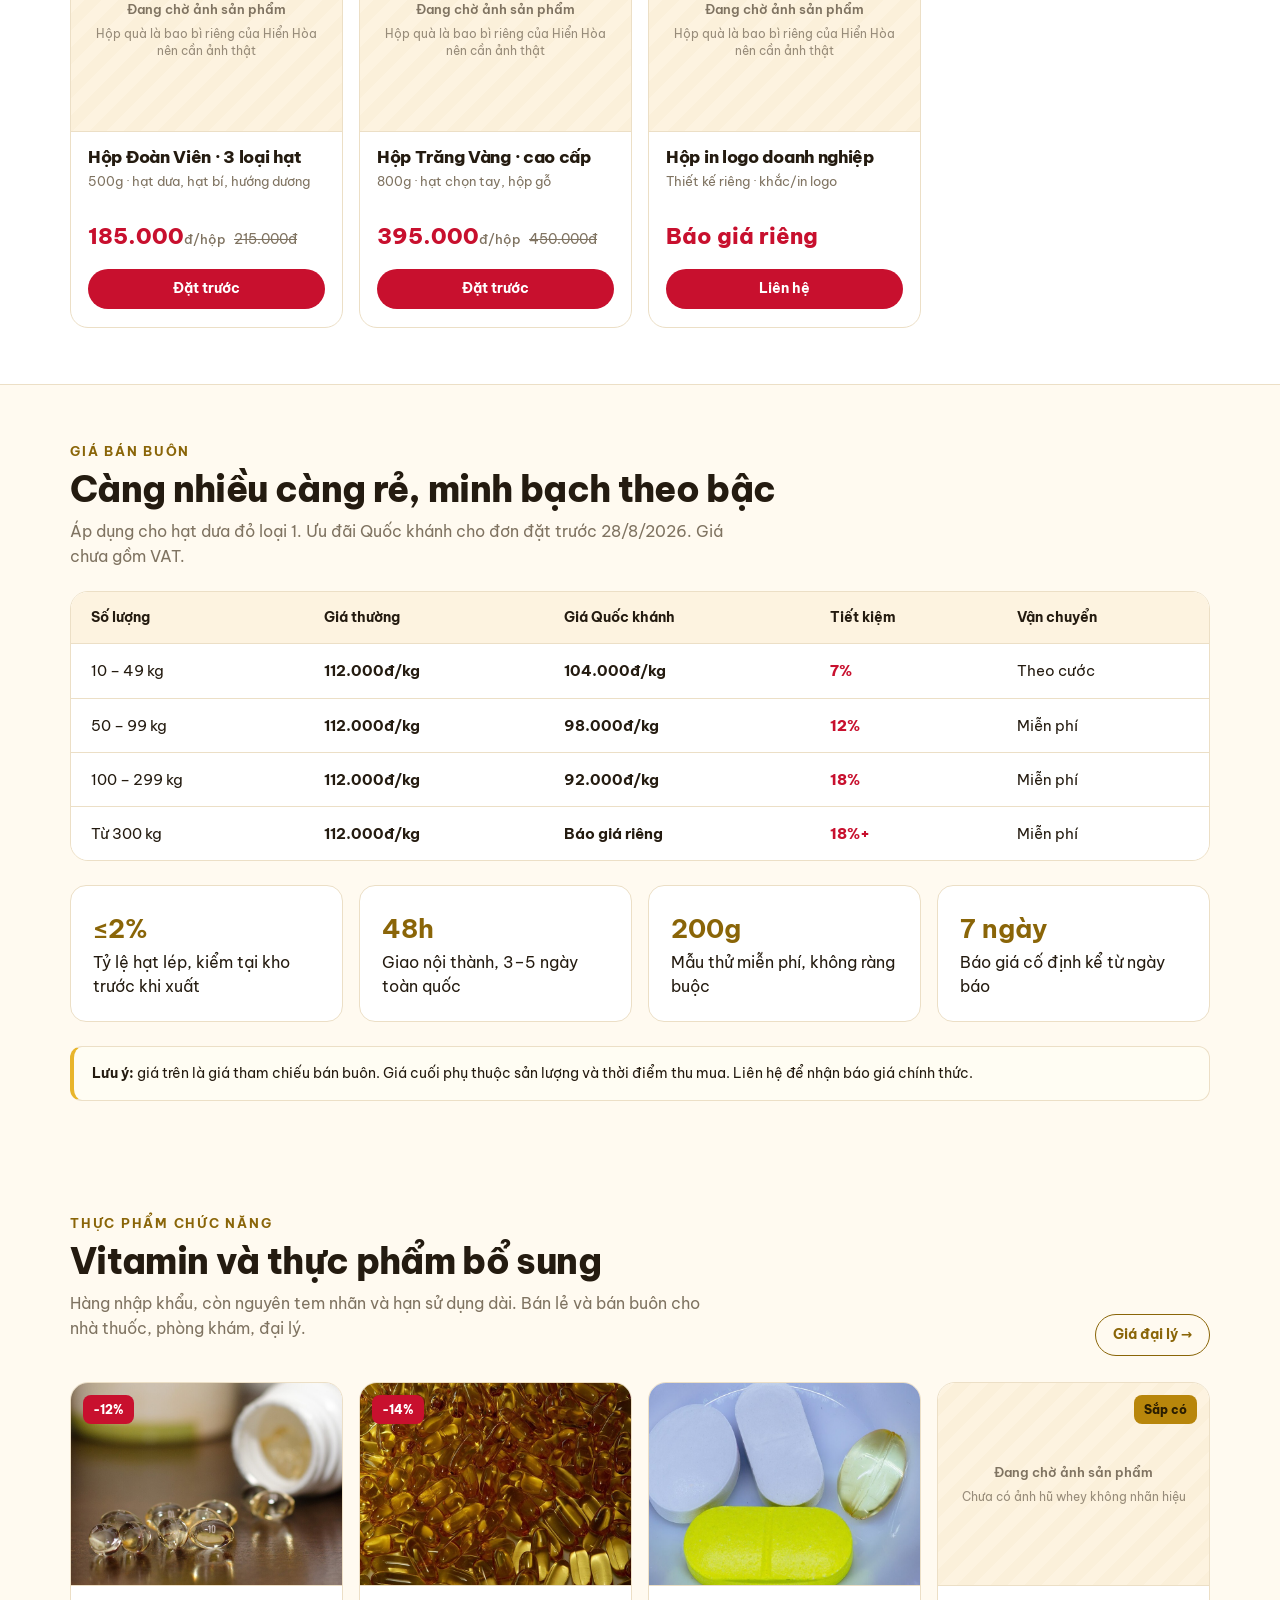
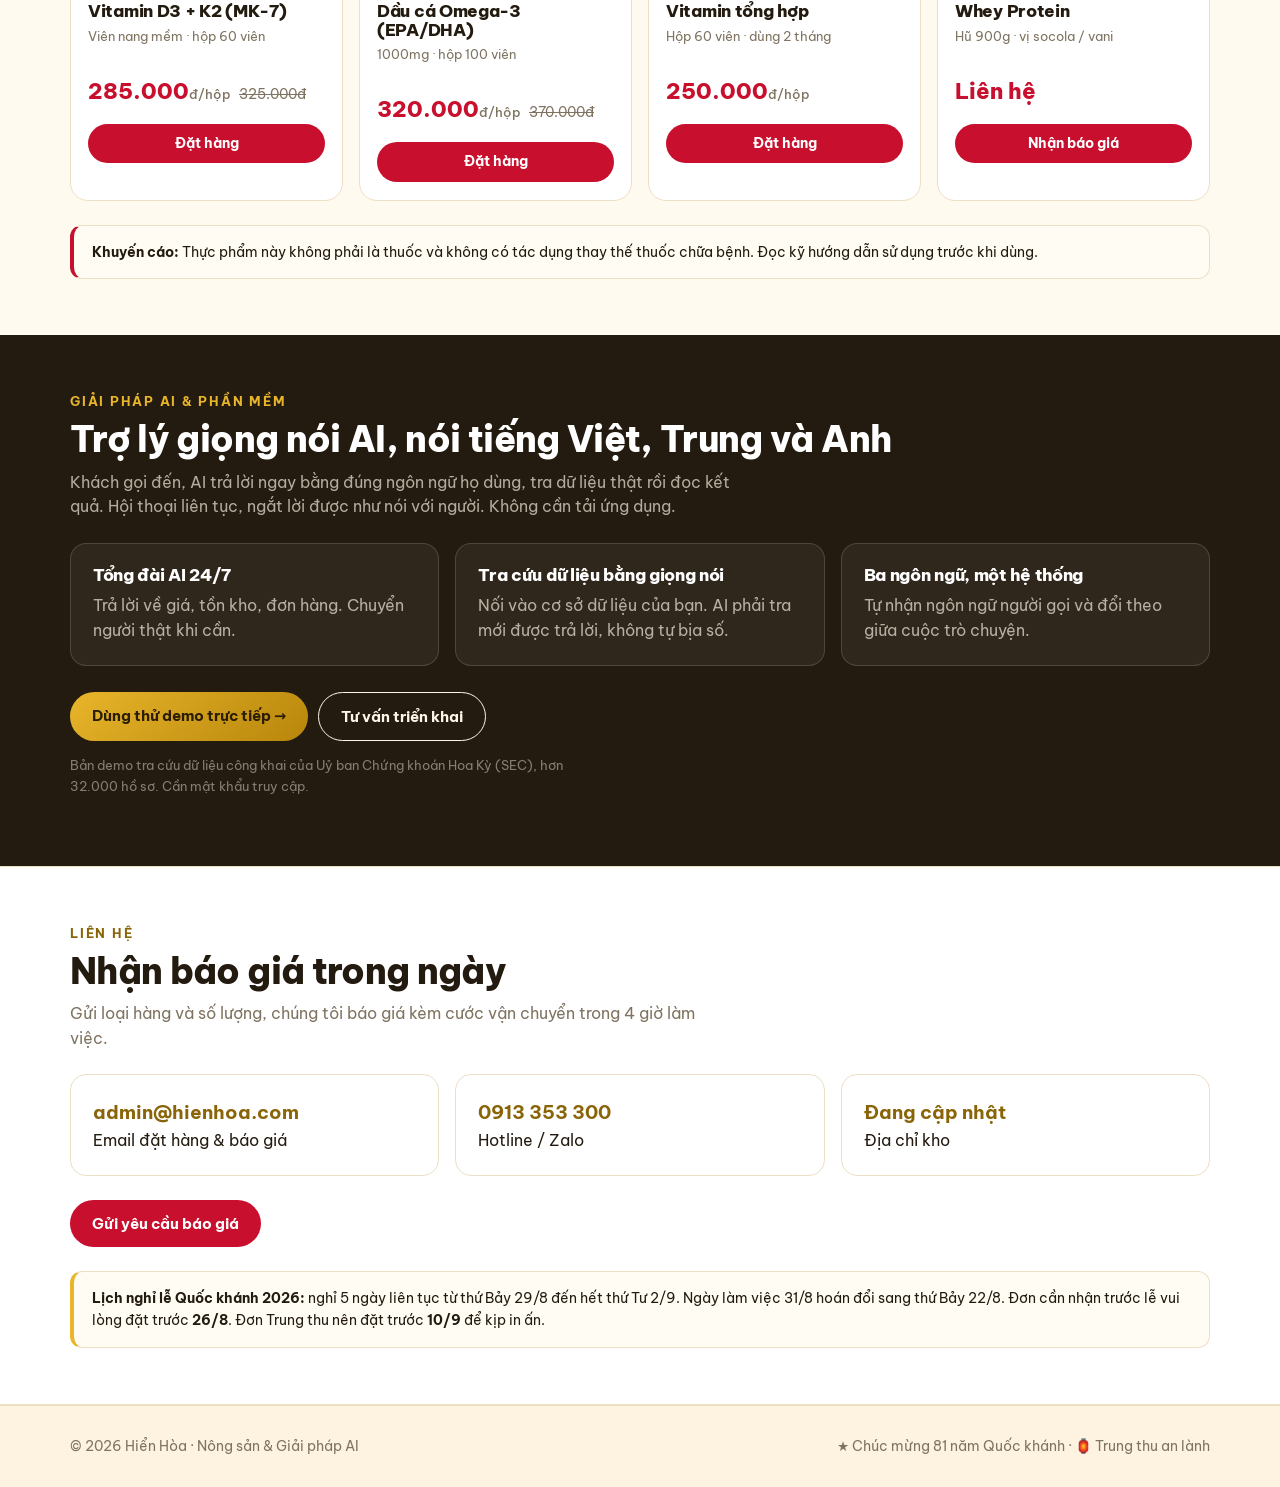
==== commit 12443fa9: "Gift box cards: honest awaiting-photo state instead of seed photos on a box label" ====
--- a/index.html
+++ b/index.html
@@ -136,6 +136,13 @@
              box-shadow: 0 18px 42px rgba(138,101,8,.13); }
   .p .shot { aspect-ratio: 4/3; background: var(--cream2); overflow: hidden;
              border-bottom: 1px solid var(--line); }
+  .shot.await { display: grid; place-items: center; text-align: center;
+                background: repeating-linear-gradient(135deg,
+                  var(--cream2) 0 12px, #fbf0da 12px 24px); }
+  .shot.await span { color: var(--muted); font-size: 13px; font-weight: 600;
+                     padding: 18px; line-height: 1.5; }
+  .shot.await em { display: block; font-style: normal; font-weight: 400;
+                   font-size: 11.5px; opacity: .8; margin-top: 5px; }
   .shot img { width: 100%; height: 100%; object-fit: cover;
               transition: transform .5s cubic-bezier(.2,.7,.2,1); }
   .p:hover .shot img { transform: scale(1.05); }
@@ -367,10 +374,15 @@
       <a class="btn sm" href="#lienhe">Nhận catalogue</a>
     </div>
 
+    <div class="note" style="margin:0 0 22px">
+      <b>Ảnh hộp quà:</b> mẫu hộp là bao bì riêng của Hiển Hòa, nên cần ảnh
+      chụp thật. Gửi ảnh hộp qua Zalo và chúng tôi cập nhật lên trang trong ngày.
+    </div>
+
     <div class="grid">
       <article class="p">
         <span class="badge g">Bán chạy</span>
-        <div class="shot"><img src="img/hatdua.jpg?v=3" alt="Hộp quà Trung thu Đoàn Viên" loading="lazy" decoding="async" width="900" height="675"></div>
+        <div class="shot await"><span>Đang chờ ảnh sản phẩm<em>Hộp quà là bao bì riêng của Hiển Hòa nên cần ảnh thật</em></span></div>
         <div class="body">
           <h3>Hộp Đoàn Viên · 3 loại hạt</h3>
           <p class="spec">500g · hạt dưa, hạt bí, hướng dương</p>
@@ -381,7 +393,7 @@
       </article>
 
       <article class="p">
-        <div class="shot"><img src="img/hatdua-b.jpg?v=3" alt="Hộp quà Trung thu Trăng Vàng cao cấp" loading="lazy" decoding="async" width="900" height="675"></div>
+        <div class="shot await"><span>Đang chờ ảnh sản phẩm<em>Hộp quà là bao bì riêng của Hiển Hòa nên cần ảnh thật</em></span></div>
         <div class="body">
           <h3>Hộp Trăng Vàng · cao cấp</h3>
           <p class="spec">800g · hạt chọn tay, hộp gỗ</p>
@@ -393,7 +405,7 @@
 
       <article class="p">
         <span class="badge">Từ 50 hộp</span>
-        <div class="shot"><img src="img/hatbi.jpg?v=3" alt="Hộp quà in logo doanh nghiệp" loading="lazy" decoding="async" width="900" height="675"></div>
+        <div class="shot await"><span>Đang chờ ảnh sản phẩm<em>Hộp quà là bao bì riêng của Hiển Hòa nên cần ảnh thật</em></span></div>
         <div class="body">
           <h3>Hộp in logo doanh nghiệp</h3>
           <p class="spec">Thiết kế riêng · khắc/in logo</p>
@@ -491,11 +503,7 @@
 
       <article class="p">
         <span class="badge g">Sắp có</span>
-        <div class="shot" style="display:grid;place-items:center;background:var(--cream2)">
-          <span style="color:var(--muted);font-size:13px;padding:20px;text-align:center">
-            Đang chờ ảnh sản phẩm
-          </span>
-        </div>
+        <div class="shot await"><span>Đang chờ ảnh sản phẩm<em>Chưa có ảnh hũ whey không nhãn hiệu</em></span></div>
         <div class="body">
           <h3>Whey Protein</h3>
           <p class="spec">Hũ 900g · vị socola / vani</p>
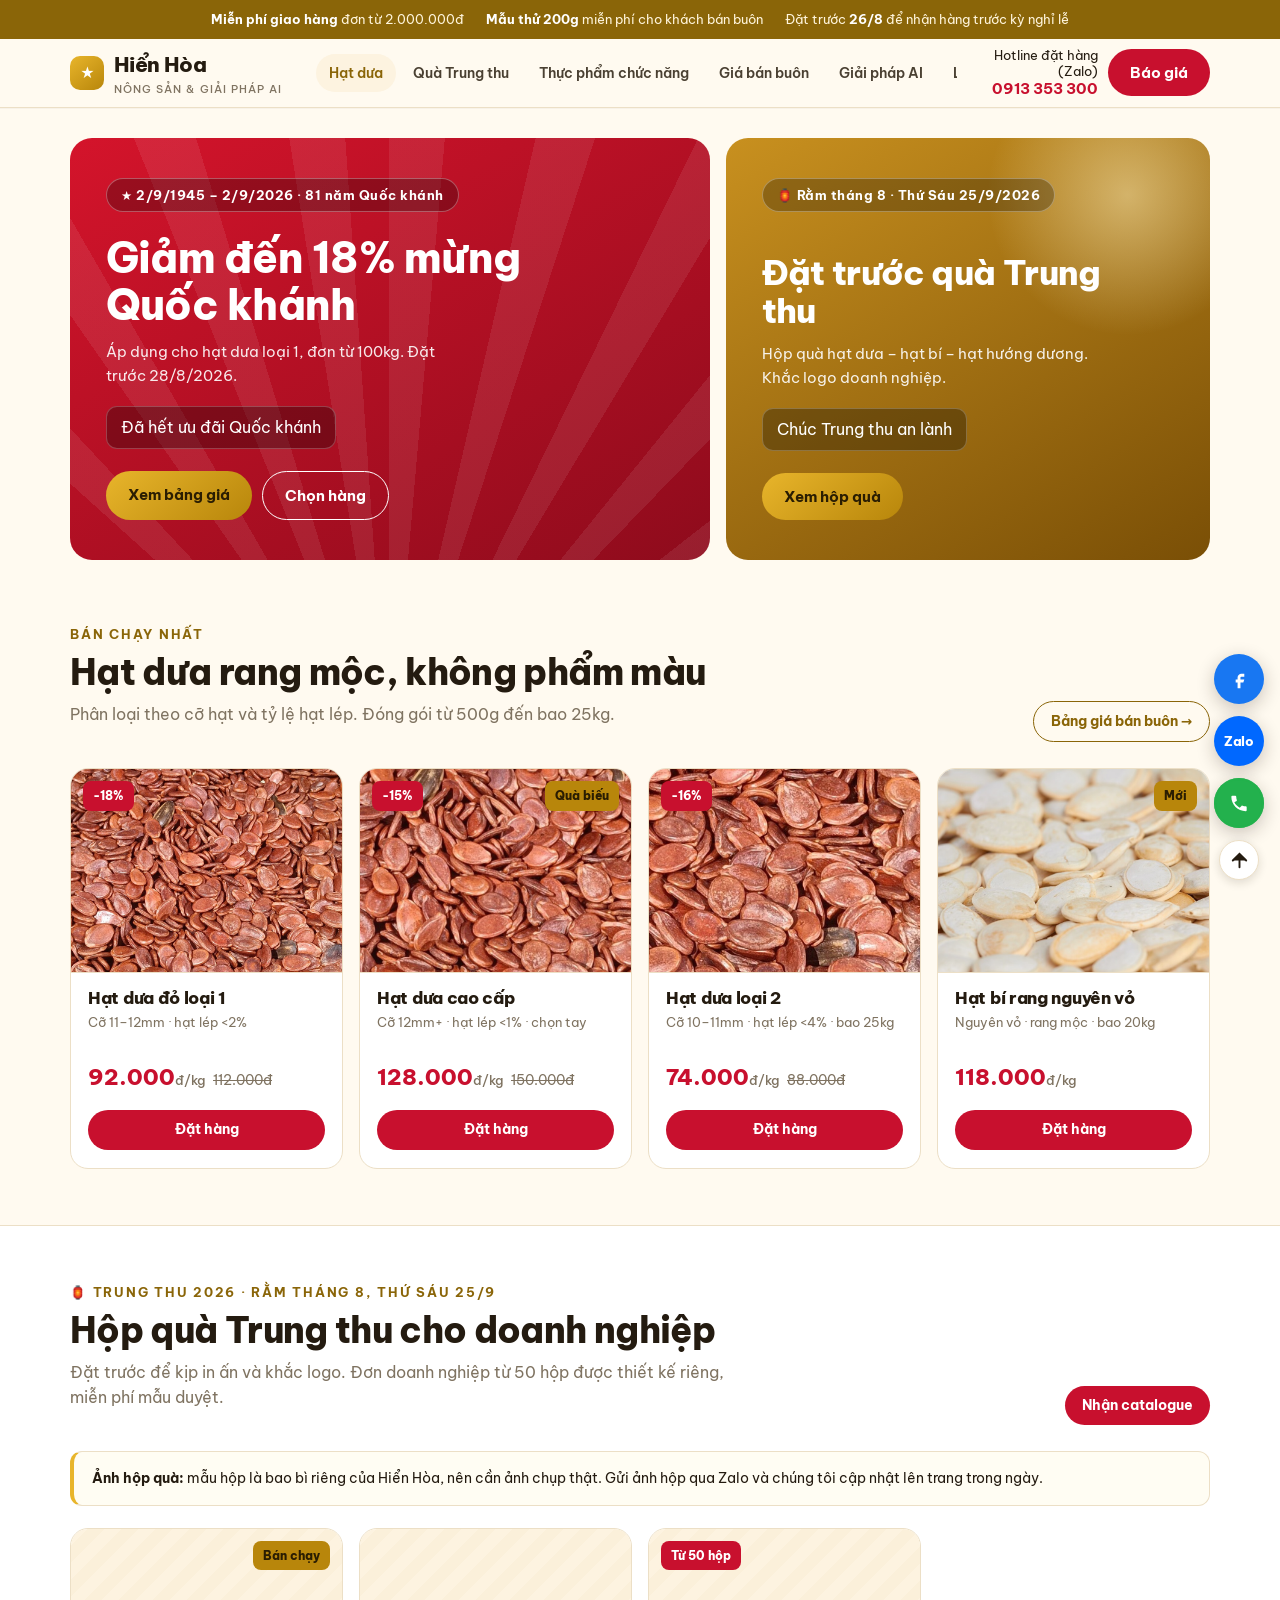
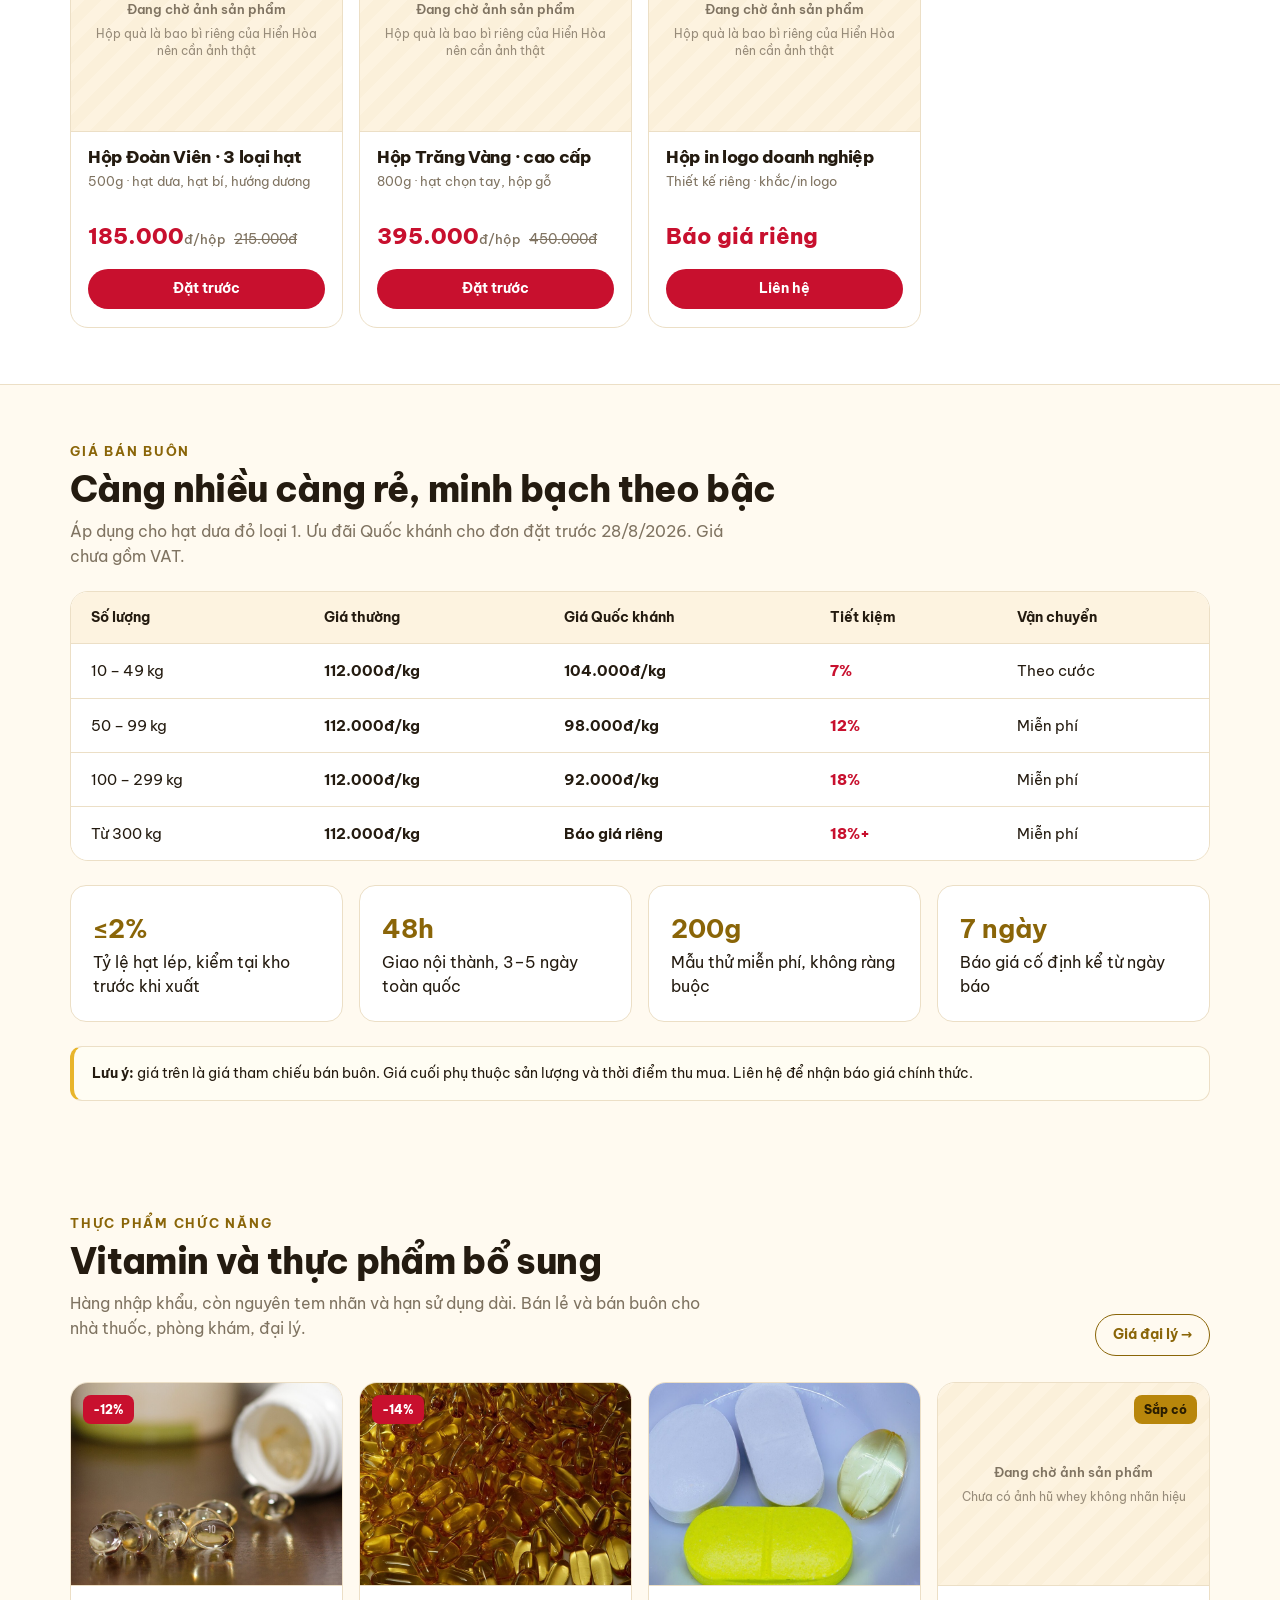
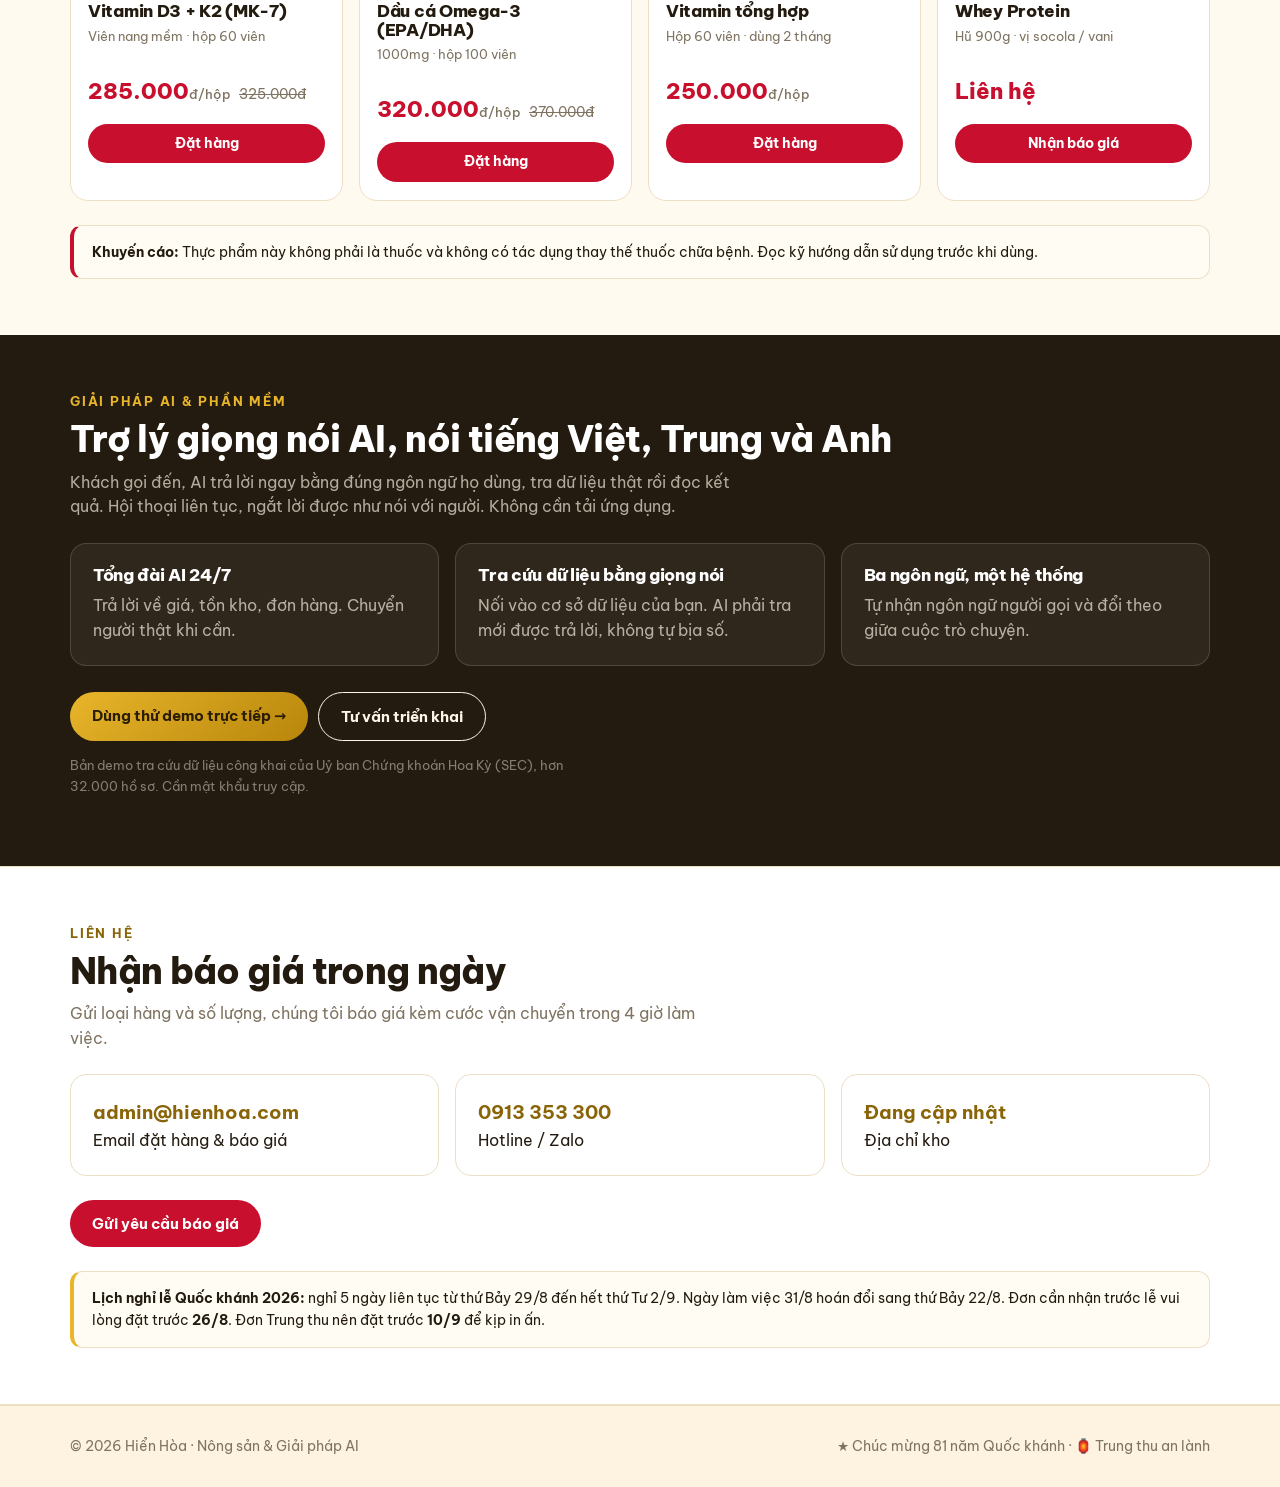
==== commit 6a58b24c: "Rename hạt bí xanh to hạt bí rang nguyên vỏ: xanh means the green shelled kernel, photo is whole in-" ====
--- a/index.html
+++ b/index.html
@@ -348,10 +348,10 @@
 
       <article class="p">
         <span class="badge g">Mới</span>
-        <div class="shot"><img src="img/hatbi.jpg?v=3" alt="Hạt bí xanh rang mộc" loading="lazy" decoding="async" width="900" height="675"></div>
-        <div class="body">
-          <h3>Hạt bí xanh</h3>
-          <p class="spec">Rang mộc · bao 20kg</p>
+        <div class="shot"><img src="img/hatbi.jpg?v=3" alt="Hạt bí rang nguyên vỏ" loading="lazy" decoding="async" width="900" height="675"></div>
+        <div class="body">
+          <h3>Hạt bí rang nguyên vỏ</h3>
+          <p class="spec">Nguyên vỏ · rang mộc · bao 20kg</p>
           <div class="pr"><span class="now">118.000<small>đ/kg</small></span></div>
           <a class="btn sm" href="#lienhe">Đặt hàng</a>
         </div>
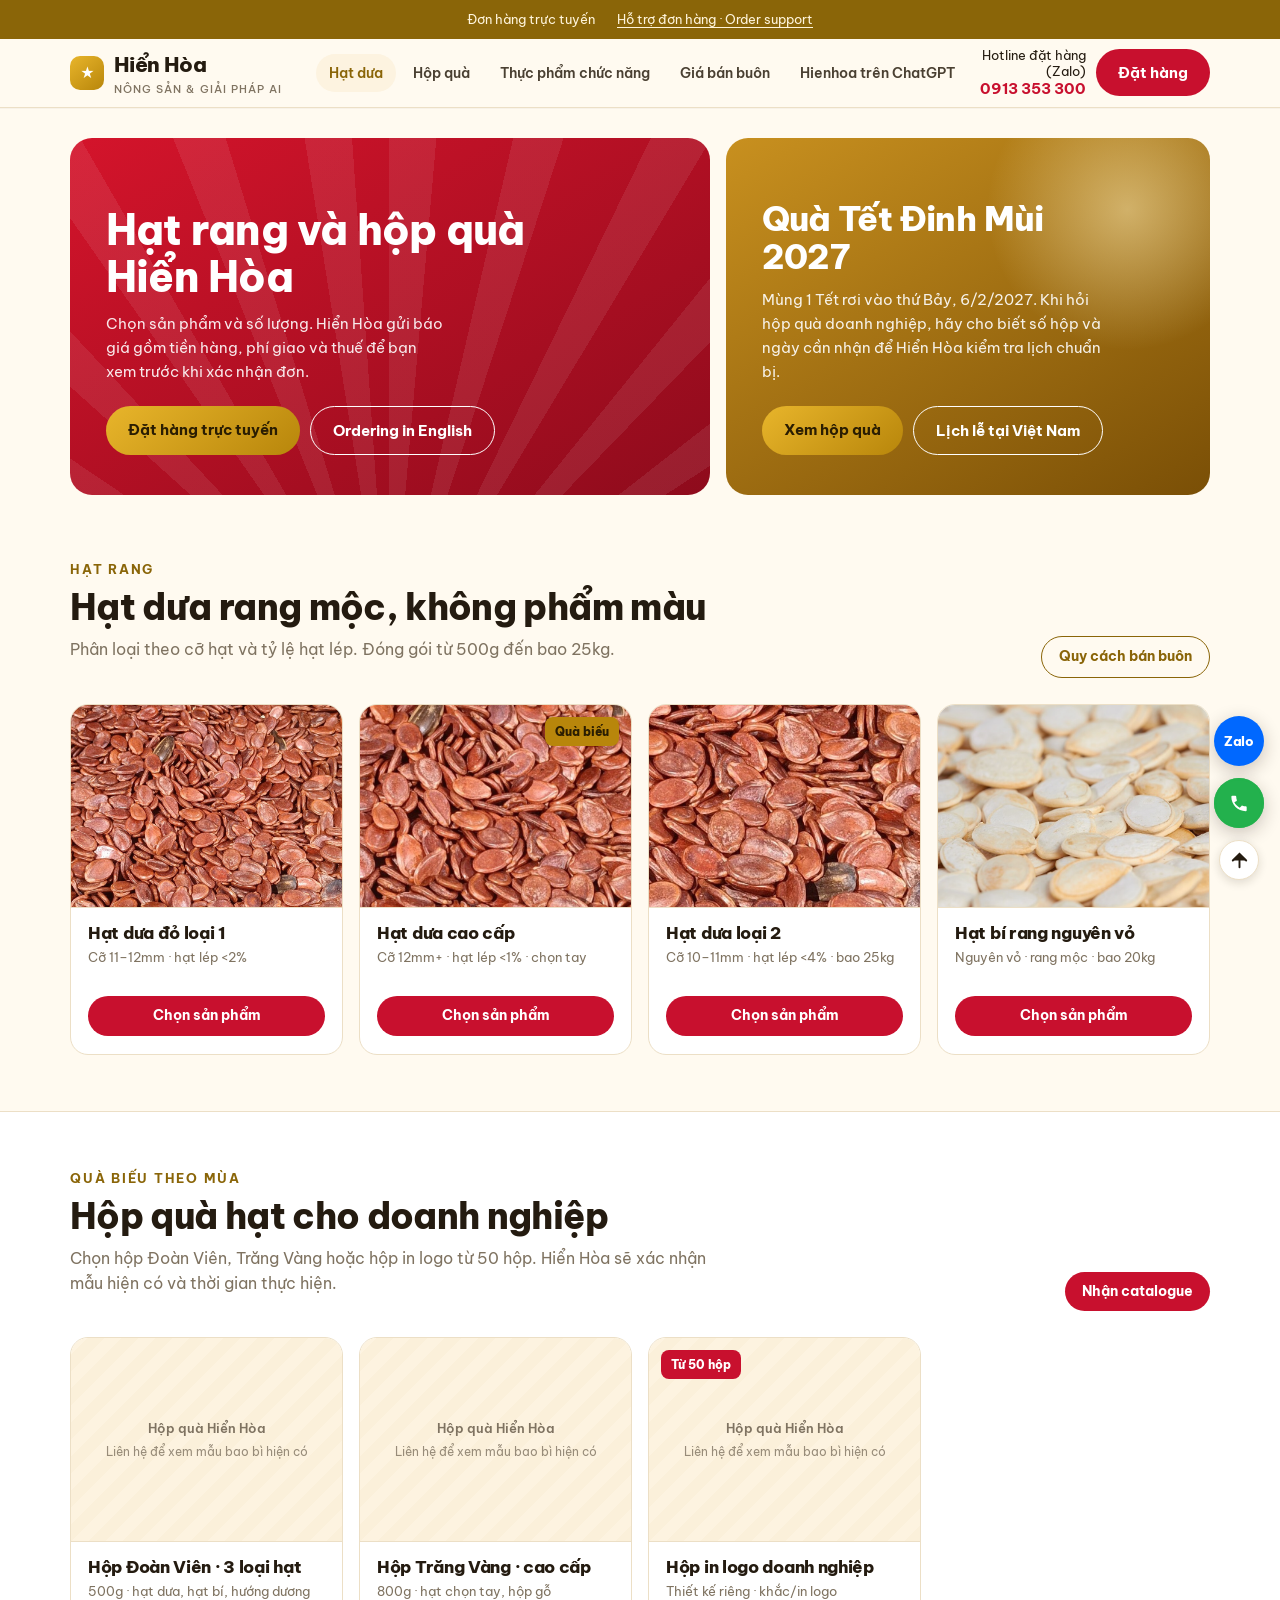
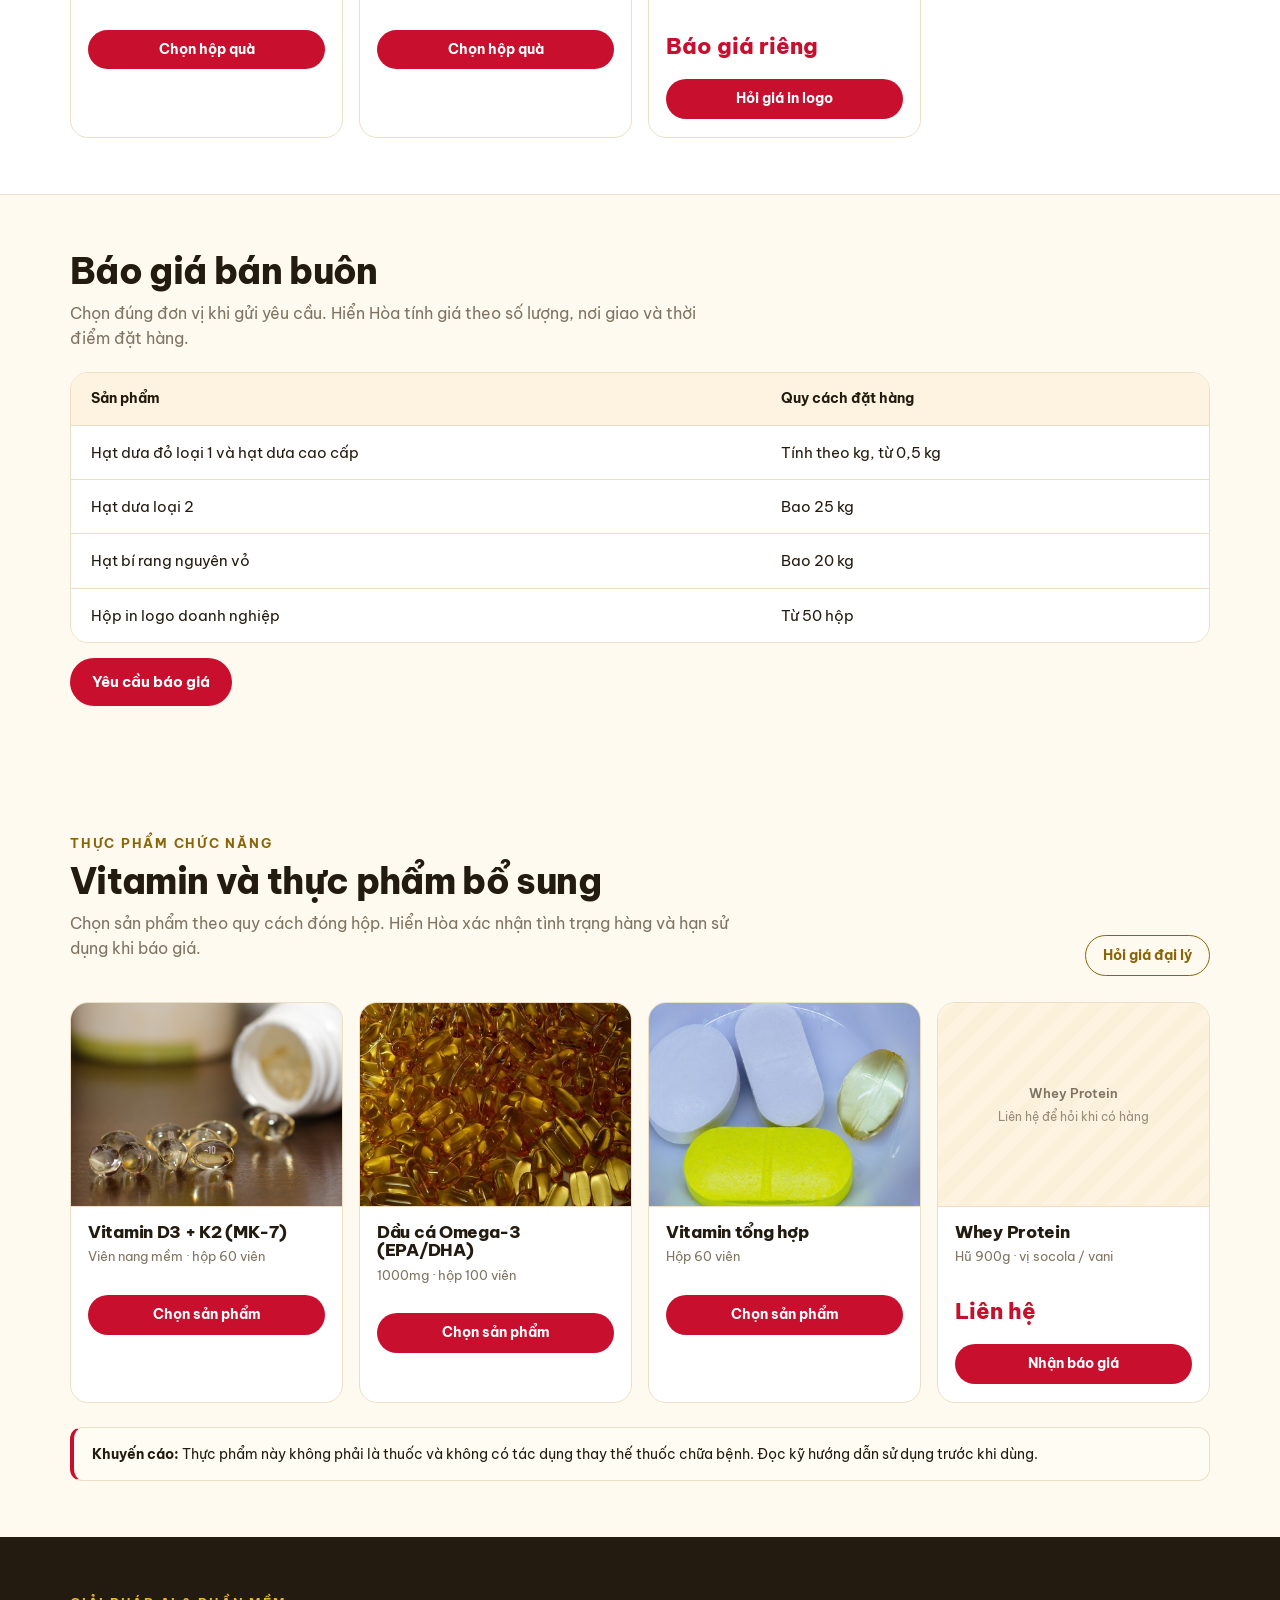
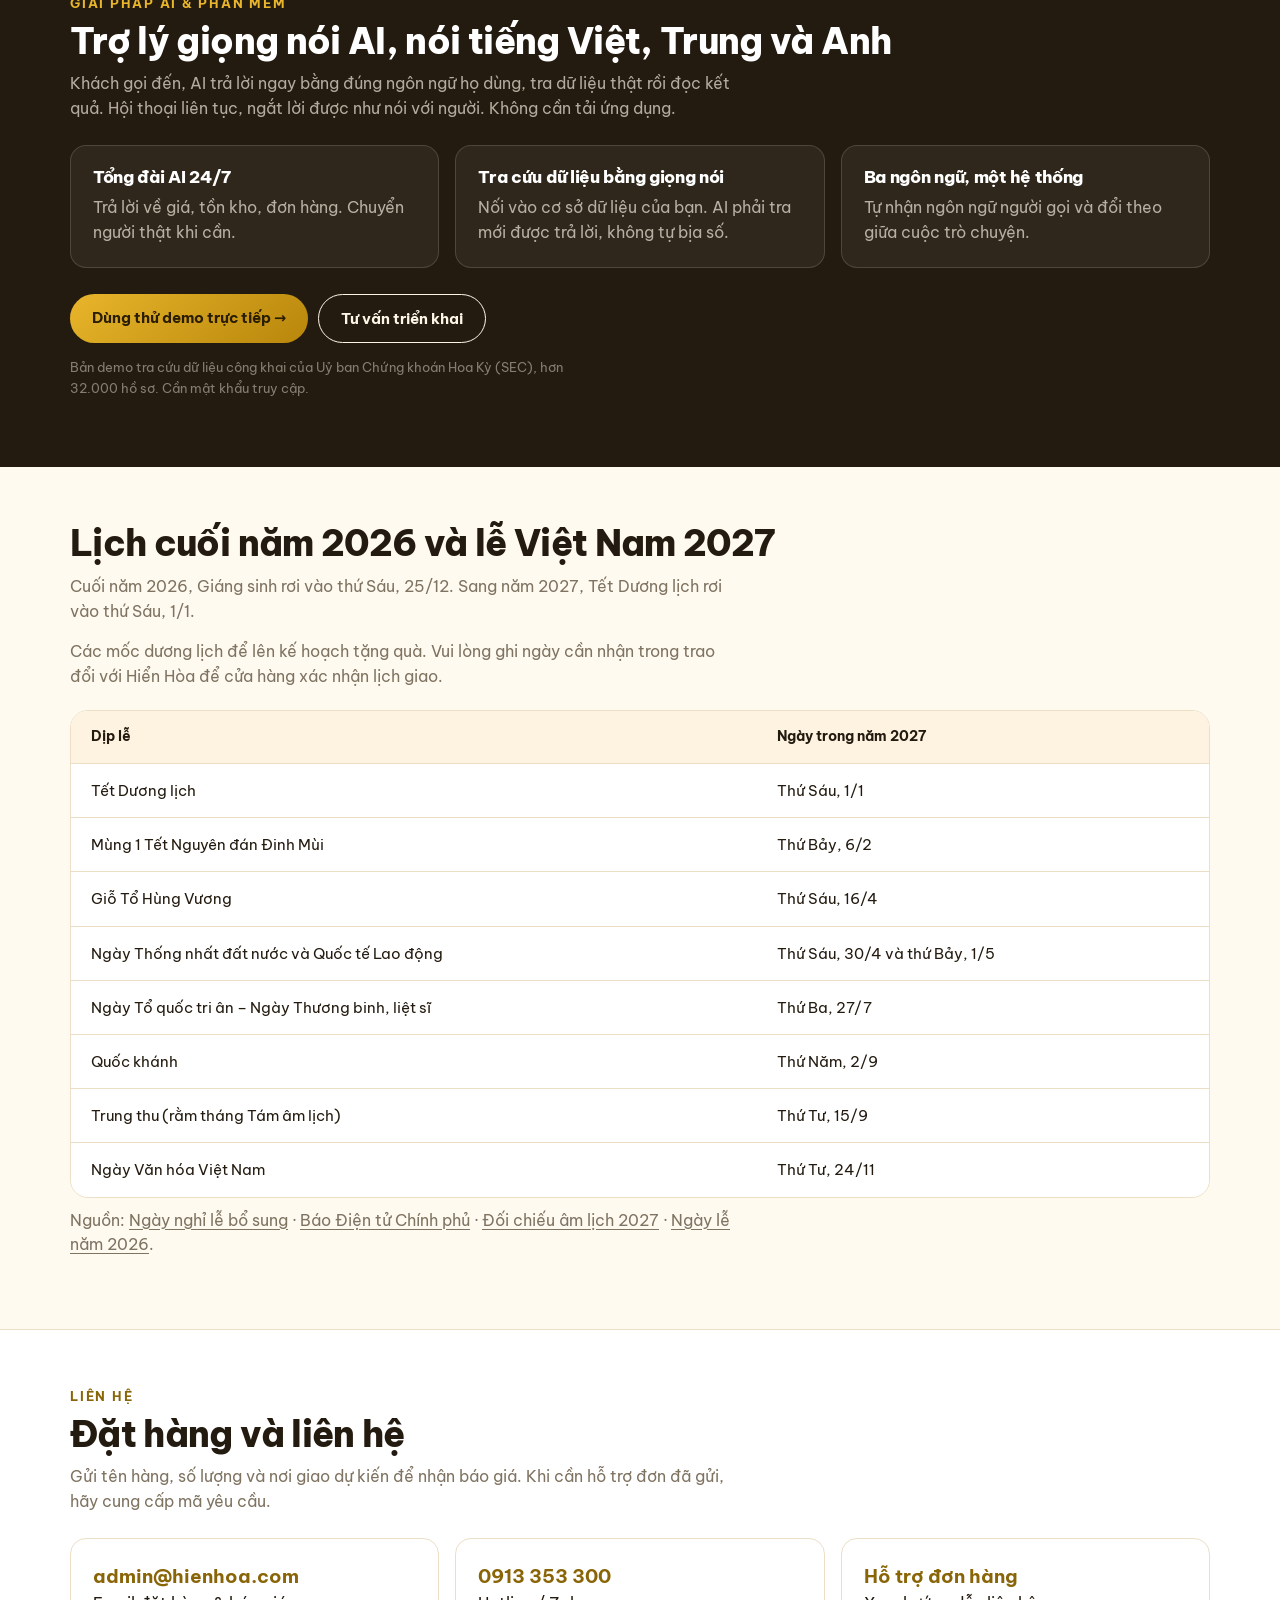
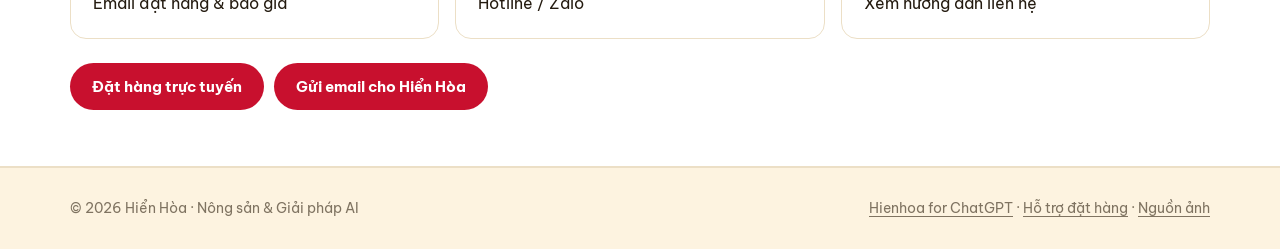
==== commit 5250fc6d: "Launch Hienhoa ordering and refresh the Vietnam holiday calendar" ====
--- a/index.html
+++ b/index.html
@@ -4,8 +4,8 @@
 <meta charset="utf-8">
 <meta name="viewport" content="width=device-width, initial-scale=1">
 <meta name="theme-color" content="#b8860b">
-<title>Hiển Hòa · Hạt dưa &amp; quà tặng · Ưu đãi Quốc khánh 2/9 và Trung thu 2026</title>
-<meta name="description" content="Hạt dưa loại 1, hạt bí, quà tặng Trung thu. Giá bán buôn tận xưởng. Ưu đãi 81 năm Quốc khánh 2/9 và đặt trước Trung thu 25/9/2026. Miễn phí giao hàng đơn từ 2 triệu.">
+<title>Hiển Hòa · Hạt rang, hộp quà và đặt hàng trực tuyến</title>
+<meta name="description" content="Chọn hạt rang, hộp quà hoặc vitamin của Hiển Hòa. Gửi yêu cầu trực tuyến, xem tổng tiền, phí giao và xác nhận đơn theo báo giá.">
 <link rel="preconnect" href="https://fonts.googleapis.com">
 <link rel="preconnect" href="https://fonts.gstatic.com" crossorigin>
 <link href="https://fonts.googleapis.com/css2?family=Be+Vietnam+Pro:wght@400;500;600;700;800&display=swap" rel="stylesheet">
@@ -229,16 +229,16 @@
                               .promo { min-height: 268px; padding: 30px 26px; } }
   @media (max-width: 720px) { .cats, .hot { display: none; } section { padding: 42px 0; } }
   @media (prefers-reduced-motion: reduce) { * { transition: none !important; } }
+  #lichle .sub a, .util a, footer a { text-decoration: underline; text-underline-offset: 3px; }
+  #lichle table, #giasi table { min-width: 0; }
+  .promo .row { flex-wrap: wrap; }
+  @media (max-width: 480px) { .wrap { padding-inline: 15px; } .logo small { font-size: 9px; } }
 </style>
 </head>
 <body>
 
 <div class="util">
-  <div class="wrap">
-    <span><b>Miễn phí giao hàng</b> đơn từ 2.000.000đ</span>
-    <span><b>Mẫu thử 200g</b> miễn phí cho khách bán buôn</span>
-    <span>Đặt trước <b>26/8</b> để nhận hàng trước kỳ nghỉ lễ</span>
-  </div>
+  <div class="wrap"><span>Đơn hàng trực tuyến</span><a href="/chatgpt/support/">Hỗ trợ đơn hàng · <span lang="en">Order support</span></a></div>
 </div>
 
 <nav>
@@ -249,49 +249,33 @@
     </a>
     <div class="cats">
       <a class="on" href="#hatdua">Hạt dưa</a>
-      <a href="#trungthu">Quà Trung thu</a>
+      <a href="#trungthu">Hộp quà</a>
       <a href="#tpcn">Thực phẩm chức năng</a>
       <a href="#giasi">Giá bán buôn</a>
-      <a href="#ai">Giải pháp AI</a>
+      <a href="/chatgpt/">Hienhoa trên ChatGPT</a>
       <a href="#lienhe">Liên hệ</a>
     </div>
     <div class="right">
       <div class="hot">Hotline đặt hàng (Zalo)<b data-phone>Đang cập nhật</b></div>
-      <a class="btn" href="#lienhe">Báo giá</a>
+      <a class="btn" href="https://hienhoa.ardent-coin-5354.chatgpt.site">Đặt hàng</a>
     </div>
   </div>
 </nav>
 
 <div class="hero">
   <div class="wrap promos">
-
     <div class="promo qk">
-      <span class="pill">★ 2/9/1945 &ndash; 2/9/2026 · 81 năm Quốc khánh</span>
-      <h1>Giảm đến 18% mừng Quốc khánh</h1>
-      <p>Áp dụng cho hạt dưa loại 1, đơn từ 100kg. Đặt trước 28/8/2026.</p>
-      <div class="cd" id="cd1">
-        <div><b id="d1">–</b><span>Ngày</span></div>
-        <div><b id="h1">–</b><span>Giờ</span></div>
-        <div><b id="m1">–</b><span>Phút</span></div>
-      </div>
-      <div class="row">
-        <a class="btn gold" href="#giasi">Xem bảng giá</a>
-        <a class="btn line" href="#hatdua">Chọn hàng</a>
-      </div>
-    </div>
-
+      <h1>Hạt rang và hộp quà Hiển Hòa</h1>
+      <p>Chọn sản phẩm và số lượng. Hiển Hòa gửi báo giá gồm tiền hàng, phí giao và thuế để bạn xem trước khi xác nhận đơn.</p>
+      <div class="row"><a class="btn gold" href="https://hienhoa.ardent-coin-5354.chatgpt.site">Đặt hàng trực tuyến</a>
+        <a class="btn line" href="/chatgpt/" lang="en">Ordering in English</a></div>
+    </div>
     <div class="promo tt">
-      <span class="pill">🏮 Rằm tháng 8 · Thứ Sáu 25/9/2026</span>
-      <h2>Đặt trước quà Trung thu</h2>
-      <p>Hộp quà hạt dưa &ndash; hạt bí &ndash; hạt hướng dương. Khắc logo doanh nghiệp.</p>
-      <div class="cd" id="cd2">
-        <div><b id="d2">–</b><span>Ngày</span></div>
-        <div><b id="h2">–</b><span>Giờ</span></div>
-        <div><b id="m2">–</b><span>Phút</span></div>
-      </div>
-      <div class="row"><a class="btn gold" href="#trungthu">Xem hộp quà</a></div>
-    </div>
-
+      <h2>Quà Tết Đinh Mùi 2027</h2>
+      <p>Mùng 1 Tết rơi vào thứ Bảy, 6/2/2027. Khi hỏi hộp quà doanh nghiệp, hãy cho biết số hộp và ngày cần nhận để Hiển Hòa kiểm tra lịch chuẩn bị.</p>
+      <div class="row"><a class="btn gold" href="#trungthu">Xem hộp quà</a>
+        <a class="btn line" href="#lichle">Lịch lễ tại Việt Nam</a></div>
+    </div>
   </div>
 </div>
 
@@ -299,61 +283,50 @@
   <div class="wrap">
     <div class="head">
       <div>
-        <div class="kick">Bán chạy nhất</div>
+        <div class="kick">Hạt rang</div>
         <h2 class="t">Hạt dưa rang mộc, không phẩm màu</h2>
         <p class="sub">Phân loại theo cỡ hạt và tỷ lệ hạt lép. Đóng gói từ 500g đến bao 25kg.</p>
       </div>
-      <a class="btn line sm" style="color:var(--gold-d)" href="#giasi">Bảng giá bán buôn →</a>
+      <a class="btn line sm" style="color:var(--gold-d)" href="#giasi">Quy cách bán buôn</a>
     </div>
 
     <div class="grid">
       <!-- Seed motif drawn inline: honest placeholder that looks intentional
            until real product photography is shot. -->
       <article class="p">
-        <span class="badge">-18%</span>
         <div class="shot"><img src="img/hatdua.jpg?v=3" alt="Hạt dưa đỏ loại 1 rang mộc" loading="lazy" decoding="async" width="900" height="675"></div>
         <div class="body">
           <h3>Hạt dưa đỏ loại 1</h3>
           <p class="spec">Cỡ 11&ndash;12mm · hạt lép &lt;2%</p>
-          <div class="pr"><span class="now">92.000<small>đ/kg</small></span>
-            <span class="old">112.000đ</span></div>
-          <a class="btn sm" href="#lienhe">Đặt hàng</a>
-        </div>
-      </article>
-
-      <article class="p">
-        <span class="badge">-15%</span>
+          <a class="btn sm" href="https://hienhoa.ardent-coin-5354.chatgpt.site">Chọn sản phẩm</a>
+        </div>
+      </article>
+
+      <article class="p">
         <span class="badge g">Quà biếu</span>
         <div class="shot"><img src="img/hatdua-b.jpg?v=3" alt="Hạt dưa cao cấp chọn tay" loading="lazy" decoding="async" width="900" height="675"></div>
         <div class="body">
           <h3>Hạt dưa cao cấp</h3>
           <p class="spec">Cỡ 12mm+ · hạt lép &lt;1% · chọn tay</p>
-          <div class="pr"><span class="now">128.000<small>đ/kg</small></span>
-            <span class="old">150.000đ</span></div>
-          <a class="btn sm" href="#lienhe">Đặt hàng</a>
-        </div>
-      </article>
-
-      <article class="p">
-        <span class="badge">-16%</span>
+          <a class="btn sm" href="https://hienhoa.ardent-coin-5354.chatgpt.site">Chọn sản phẩm</a>
+        </div>
+      </article>
+
+      <article class="p">
         <div class="shot"><img src="img/hatdua-c.jpg?v=3" alt="Hạt dưa loại 2 đóng bao 25kg" loading="lazy" decoding="async" width="900" height="675"></div>
         <div class="body">
           <h3>Hạt dưa loại 2</h3>
           <p class="spec">Cỡ 10&ndash;11mm · hạt lép &lt;4% · bao 25kg</p>
-          <div class="pr"><span class="now">74.000<small>đ/kg</small></span>
-            <span class="old">88.000đ</span></div>
-          <a class="btn sm" href="#lienhe">Đặt hàng</a>
-        </div>
-      </article>
-
-      <article class="p">
-        <span class="badge g">Mới</span>
+          <a class="btn sm" href="https://hienhoa.ardent-coin-5354.chatgpt.site">Chọn sản phẩm</a>
+        </div>
+      </article>
+
+      <article class="p">
         <div class="shot"><img src="img/hatbi.jpg?v=3" alt="Hạt bí rang nguyên vỏ" loading="lazy" decoding="async" width="900" height="675"></div>
         <div class="body">
           <h3>Hạt bí rang nguyên vỏ</h3>
           <p class="spec">Nguyên vỏ · rang mộc · bao 20kg</p>
-          <div class="pr"><span class="now">118.000<small>đ/kg</small></span></div>
-          <a class="btn sm" href="#lienhe">Đặt hàng</a>
+          <a class="btn sm" href="https://hienhoa.ardent-coin-5354.chatgpt.site">Chọn sản phẩm</a>
         </div>
       </article>
     </div>
@@ -364,53 +337,43 @@
   <div class="wrap">
     <div class="head">
       <div>
-        <div class="kick">🏮 Trung thu 2026 · Rằm tháng 8, thứ Sáu 25/9</div>
-        <h2 class="t">Hộp quà Trung thu cho doanh nghiệp</h2>
+        <div class="kick">Quà biếu theo mùa</div>
+        <h2 class="t">Hộp quà hạt cho doanh nghiệp</h2>
         <p class="sub">
-          Đặt trước để kịp in ấn và khắc logo. Đơn doanh nghiệp từ 50 hộp
-          được thiết kế riêng, miễn phí mẫu duyệt.
+          Chọn hộp Đoàn Viên, Trăng Vàng hoặc hộp in logo từ 50 hộp.
+          Hiển Hòa sẽ xác nhận mẫu hiện có và thời gian thực hiện.
         </p>
       </div>
       <a class="btn sm" href="#lienhe">Nhận catalogue</a>
     </div>
 
-    <div class="note" style="margin:0 0 22px">
-      <b>Ảnh hộp quà:</b> mẫu hộp là bao bì riêng của Hiển Hòa, nên cần ảnh
-      chụp thật. Gửi ảnh hộp qua Zalo và chúng tôi cập nhật lên trang trong ngày.
-    </div>
-
     <div class="grid">
       <article class="p">
-        <span class="badge g">Bán chạy</span>
-        <div class="shot await"><span>Đang chờ ảnh sản phẩm<em>Hộp quà là bao bì riêng của Hiển Hòa nên cần ảnh thật</em></span></div>
+        <div class="shot await"><span>Hộp quà Hiển Hòa<em>Liên hệ để xem mẫu bao bì hiện có</em></span></div>
         <div class="body">
           <h3>Hộp Đoàn Viên · 3 loại hạt</h3>
           <p class="spec">500g · hạt dưa, hạt bí, hướng dương</p>
-          <div class="pr"><span class="now">185.000<small>đ/hộp</small></span>
-            <span class="old">215.000đ</span></div>
-          <a class="btn sm" href="#lienhe">Đặt trước</a>
-        </div>
-      </article>
-
-      <article class="p">
-        <div class="shot await"><span>Đang chờ ảnh sản phẩm<em>Hộp quà là bao bì riêng của Hiển Hòa nên cần ảnh thật</em></span></div>
+          <a class="btn sm" href="https://hienhoa.ardent-coin-5354.chatgpt.site">Chọn hộp quà</a>
+        </div>
+      </article>
+
+      <article class="p">
+        <div class="shot await"><span>Hộp quà Hiển Hòa<em>Liên hệ để xem mẫu bao bì hiện có</em></span></div>
         <div class="body">
           <h3>Hộp Trăng Vàng · cao cấp</h3>
           <p class="spec">800g · hạt chọn tay, hộp gỗ</p>
-          <div class="pr"><span class="now">395.000<small>đ/hộp</small></span>
-            <span class="old">450.000đ</span></div>
-          <a class="btn sm" href="#lienhe">Đặt trước</a>
+          <a class="btn sm" href="https://hienhoa.ardent-coin-5354.chatgpt.site">Chọn hộp quà</a>
         </div>
       </article>
 
       <article class="p">
         <span class="badge">Từ 50 hộp</span>
-        <div class="shot await"><span>Đang chờ ảnh sản phẩm<em>Hộp quà là bao bì riêng của Hiển Hòa nên cần ảnh thật</em></span></div>
+        <div class="shot await"><span>Hộp quà Hiển Hòa<em>Liên hệ để xem mẫu bao bì hiện có</em></span></div>
         <div class="body">
           <h3>Hộp in logo doanh nghiệp</h3>
           <p class="spec">Thiết kế riêng · khắc/in logo</p>
           <div class="pr"><span class="now">Báo giá riêng</span></div>
-          <a class="btn sm" href="#lienhe">Liên hệ</a>
+          <a class="btn sm" href="https://hienhoa.ardent-coin-5354.chatgpt.site">Hỏi giá in logo</a>
         </div>
       </article>
     </div>
@@ -419,33 +382,18 @@
 
 <section id="giasi">
   <div class="wrap">
-    <div class="kick">Giá bán buôn</div>
-    <h2 class="t">Càng nhiều càng rẻ, minh bạch theo bậc</h2>
-    <p class="sub">Áp dụng cho hạt dưa đỏ loại 1. Ưu đãi Quốc khánh cho đơn đặt trước 28/8/2026. Giá chưa gồm VAT.</p>
-
-    <div class="tbl">
-      <table>
-        <thead><tr><th>Số lượng</th><th>Giá thường</th><th>Giá Quốc khánh</th><th>Tiết kiệm</th><th>Vận chuyển</th></tr></thead>
-        <tbody>
-          <tr><td>10 &ndash; 49 kg</td><td class="n">112.000đ/kg</td><td class="n">104.000đ/kg</td><td class="s">7%</td><td>Theo cước</td></tr>
-          <tr><td>50 &ndash; 99 kg</td><td class="n">112.000đ/kg</td><td class="n">98.000đ/kg</td><td class="s">12%</td><td>Miễn phí</td></tr>
-          <tr><td>100 &ndash; 299 kg</td><td class="n">112.000đ/kg</td><td class="n">92.000đ/kg</td><td class="s">18%</td><td>Miễn phí</td></tr>
-          <tr><td>Từ 300 kg</td><td class="n">112.000đ/kg</td><td class="n">Báo giá riêng</td><td class="s">18%+</td><td>Miễn phí</td></tr>
-        </tbody>
-      </table>
-    </div>
-
-    <div class="corp">
-      <div class="c"><b>≤2%</b>Tỷ lệ hạt lép, kiểm tại kho trước khi xuất</div>
-      <div class="c"><b>48h</b>Giao nội thành, 3&ndash;5 ngày toàn quốc</div>
-      <div class="c"><b>200g</b>Mẫu thử miễn phí, không ràng buộc</div>
-      <div class="c"><b>7 ngày</b>Báo giá cố định kể từ ngày báo</div>
-    </div>
-
-    <div class="note">
-      <b>Lưu ý:</b> giá trên là giá tham chiếu bán buôn. Giá cuối phụ thuộc
-      sản lượng và thời điểm thu mua. Liên hệ để nhận báo giá chính thức.
-    </div>
+    <h2 class="t">Báo giá bán buôn</h2>
+    <p class="sub">Chọn đúng đơn vị khi gửi yêu cầu. Hiển Hòa tính giá theo số lượng, nơi giao và thời điểm đặt hàng.</p>
+    <div class="tbl"><table>
+      <thead><tr><th scope="col">Sản phẩm</th><th scope="col">Quy cách đặt hàng</th></tr></thead>
+      <tbody>
+        <tr><td>Hạt dưa đỏ loại 1 và hạt dưa cao cấp</td><td>Tính theo kg, từ 0,5 kg</td></tr>
+        <tr><td>Hạt dưa loại 2</td><td>Bao 25 kg</td></tr>
+        <tr><td>Hạt bí rang nguyên vỏ</td><td>Bao 20 kg</td></tr>
+        <tr><td>Hộp in logo doanh nghiệp</td><td>Từ 50 hộp</td></tr>
+      </tbody>
+    </table></div>
+    <p><a class="btn" href="https://hienhoa.ardent-coin-5354.chatgpt.site">Yêu cầu báo giá</a></p>
   </div>
 </section>
 
@@ -456,37 +404,30 @@
         <div class="kick">Thực phẩm chức năng</div>
         <h2 class="t">Vitamin và thực phẩm bổ sung</h2>
         <p class="sub">
-          Hàng nhập khẩu, còn nguyên tem nhãn và hạn sử dụng dài. Bán lẻ và
-          bán buôn cho nhà thuốc, phòng khám, đại lý.
+          Chọn sản phẩm theo quy cách đóng hộp. Hiển Hòa xác nhận tình trạng hàng và hạn sử dụng khi báo giá.
         </p>
       </div>
-      <a class="btn line sm" style="color:var(--gold-d)" href="#lienhe">Giá đại lý →</a>
+      <a class="btn line sm" style="color:var(--gold-d)" href="#lienhe">Hỏi giá đại lý</a>
     </div>
 
     <div class="grid">
       <article class="p">
-        <span class="badge">-12%</span>
         <div class="shot"><img src="img/d3k2.jpg?v=3" alt="Viên nang mềm Vitamin D3 K2 MK-7"
              loading="lazy" decoding="async" width="900" height="675"></div>
         <div class="body">
           <h3>Vitamin D3 + K2 (MK-7)</h3>
           <p class="spec">Viên nang mềm · hộp 60 viên</p>
-          <div class="pr"><span class="now">285.000<small>đ/hộp</small></span>
-            <span class="old">325.000đ</span></div>
-          <a class="btn sm" href="#lienhe">Đặt hàng</a>
-        </div>
-      </article>
-
-      <article class="p">
-        <span class="badge">-14%</span>
+          <a class="btn sm" href="https://hienhoa.ardent-coin-5354.chatgpt.site">Chọn sản phẩm</a>
+        </div>
+      </article>
+
+      <article class="p">
         <div class="shot"><img src="img/omega3.jpg?v=3" alt="Viên nang dầu cá Omega-3 EPA DHA"
              loading="lazy" decoding="async" width="900" height="675"></div>
         <div class="body">
           <h3>Dầu cá Omega-3 (EPA/DHA)</h3>
           <p class="spec">1000mg · hộp 100 viên</p>
-          <div class="pr"><span class="now">320.000<small>đ/hộp</small></span>
-            <span class="old">370.000đ</span></div>
-          <a class="btn sm" href="#lienhe">Đặt hàng</a>
+          <a class="btn sm" href="https://hienhoa.ardent-coin-5354.chatgpt.site">Chọn sản phẩm</a>
         </div>
       </article>
 
@@ -495,15 +436,14 @@
              loading="lazy" decoding="async" width="900" height="675"></div>
         <div class="body">
           <h3>Vitamin tổng hợp</h3>
-          <p class="spec">Hộp 60 viên · dùng 2 tháng</p>
-          <div class="pr"><span class="now">250.000<small>đ/hộp</small></span></div>
-          <a class="btn sm" href="#lienhe">Đặt hàng</a>
-        </div>
-      </article>
-
-      <article class="p">
-        <span class="badge g">Sắp có</span>
-        <div class="shot await"><span>Đang chờ ảnh sản phẩm<em>Chưa có ảnh hũ whey không nhãn hiệu</em></span></div>
+          <p class="spec">Hộp 60 viên</p>
+          <a class="btn sm" href="https://hienhoa.ardent-coin-5354.chatgpt.site">Chọn sản phẩm</a>
+        </div>
+      </article>
+
+      <article class="p">
+        
+        <div class="shot await"><span>Whey Protein<em>Liên hệ để hỏi khi có hàng</em></span></div>
         <div class="body">
           <h3>Whey Protein</h3>
           <p class="spec">Hũ 900g · vị socola / vani</p>
@@ -517,8 +457,7 @@
          (Nghị định 15/2018/NĐ-CP). Omitting it carries a 10-20 million VND
          fine, and the wording is prescribed, so it is not paraphrased. -->
     <div class="note" style="border-left-color:var(--red)">
-      <b>Khuyến cáo:</b> Thực phẩm này không phải là thuốc và không có tác dụng
-      thay thế thuốc chữa bệnh. Đọc kỹ hướng dẫn sử dụng trước khi dùng.
+      <b>Khuyến cáo:</b> Thực phẩm này không phải là thuốc và không có tác dụng thay thế thuốc chữa bệnh. Đọc kỹ hướng dẫn sử dụng trước khi dùng.
     </div>
   </div>
 </section>
@@ -559,98 +498,54 @@
   </div>
 </section>
 
+<section id="lichle" aria-labelledby="lichle-title">
+  <div class="wrap">
+    <h2 class="t" id="lichle-title">Lịch cuối năm 2026 và lễ Việt Nam 2027</h2>
+    <p class="sub">Cuối năm 2026, Giáng sinh rơi vào thứ Sáu, 25/12. Sang năm 2027, Tết Dương lịch rơi vào thứ Sáu, 1/1.</p>
+    <p class="sub">Các mốc dương lịch để lên kế hoạch tặng quà. Vui lòng ghi ngày cần nhận trong trao đổi với Hiển Hòa để cửa hàng xác nhận lịch giao.</p>
+    <div class="tbl"><table><thead><tr><th scope="col">Dịp lễ</th><th scope="col">Ngày trong năm 2027</th></tr></thead><tbody>
+      <tr><td>Tết Dương lịch</td><td>Thứ Sáu, 1/1</td></tr>
+      <tr><td>Mùng 1 Tết Nguyên đán Đinh Mùi</td><td>Thứ Bảy, 6/2</td></tr>
+      <tr><td>Giỗ Tổ Hùng Vương</td><td>Thứ Sáu, 16/4</td></tr>
+      <tr><td>Ngày Thống nhất đất nước và Quốc tế Lao động</td><td>Thứ Sáu, 30/4 và thứ Bảy, 1/5</td></tr>
+      <tr><td>Ngày Tổ quốc tri ân – Ngày Thương binh, liệt sĩ</td><td>Thứ Ba, 27/7</td></tr>
+      <tr><td>Quốc khánh</td><td>Thứ Năm, 2/9</td></tr>
+      <tr><td>Trung thu (rằm tháng Tám âm lịch)</td><td>Thứ Tư, 15/9</td></tr>
+      <tr><td>Ngày Văn hóa Việt Nam</td><td>Thứ Tư, 24/11</td></tr>
+    </tbody></table></div>
+    <p class="sub">Nguồn: <a href="https://xaydungchinhsach.chinhphu.vn/bo-sung-2-ngay-nghi-le-duoc-huong-nguyen-luong-119261121140345748.htm">Ngày nghỉ lễ bổ sung</a> · <a href="https://xaydungchinhsach.chinhphu.vn/lich-nghi-tet-nghi-le-2027-119261115134738791.htm">Báo Điện tử Chính phủ</a> · <a href="https://amlich.org/xem-lich-nam/2027">Đối chiếu âm lịch 2027</a> · <a href="https://www.timeanddate.com/holidays/vietnam/2026">Ngày lễ năm 2026</a>.</p>
+  </div>
+</section>
+
 <section id="lienhe" class="band">
   <div class="wrap">
     <div class="kick">Liên hệ</div>
-    <h2 class="t">Nhận báo giá trong ngày</h2>
-    <p class="sub">Gửi loại hàng và số lượng, chúng tôi báo giá kèm cước vận chuyển trong 4 giờ làm việc.</p>
+    <h2 class="t">Đặt hàng và liên hệ</h2>
+    <p class="sub">Gửi tên hàng, số lượng và nơi giao dự kiến để nhận báo giá. Khi cần hỗ trợ đơn đã gửi, hãy cung cấp mã yêu cầu.</p>
 
     <div class="corp">
       <div class="c"><b style="font-size:19px">admin@hienhoa.com</b>Email đặt hàng &amp; báo giá</div>
       <div class="c"><b style="font-size:19px" data-phone>Đang cập nhật</b>Hotline / Zalo</div>
-      <div class="c"><b style="font-size:19px">Đang cập nhật</b>Địa chỉ kho</div>
+      <div class="c"><a href="/chatgpt/support/"><b style="font-size:19px">Hỗ trợ đơn hàng</b>Xem hướng dẫn liên hệ</a></div>
     </div>
 
     <div style="display:flex;gap:10px;margin-top:24px;flex-wrap:wrap">
-      <a class="btn" href="mailto:admin@hienhoa.com?subject=Y%C3%AAu%20c%E1%BA%A7u%20b%C3%A1o%20gi%C3%A1&body=Lo%E1%BA%A1i%20h%C3%A0ng%3A%20%0AS%E1%BB%91%20l%C6%B0%E1%BB%A3ng%3A%20%0A%C4%90%E1%BB%8Ba%20ch%E1%BB%89%20giao%3A%20%0AT%C3%AAn%20%2F%20SDT%3A%20">Gửi yêu cầu báo giá</a>
-    </div>
-
-    <div class="note">
-      <b>Lịch nghỉ lễ Quốc khánh 2026:</b> nghỉ 5 ngày liên tục từ thứ Bảy 29/8
-      đến hết thứ Tư 2/9. Ngày làm việc 31/8 hoán đổi sang thứ Bảy 22/8.
-      Đơn cần nhận trước lễ vui lòng đặt trước <b>26/8</b>.
-      Đơn Trung thu nên đặt trước <b>10/9</b> để kịp in ấn.
-    </div>
-  </div>
+      <a class="btn" href="https://hienhoa.ardent-coin-5354.chatgpt.site">Đặt hàng trực tuyến</a>
+      <a class="btn" href="mailto:admin@hienhoa.com?subject=Y%C3%AAu%20c%E1%BA%A7u%20b%C3%A1o%20gi%C3%A1&body=Lo%E1%BA%A1i%20h%C3%A0ng%3A%20%0AS%E1%BB%91%20l%C6%B0%E1%BB%A3ng%3A%20%0A%C4%90%E1%BB%8Ba%20ch%E1%BB%89%20giao%3A%20%0AT%C3%AAn%20%2F%20SDT%3A%20">Gửi email cho Hiển Hòa</a>
+    </div>
+
+</div>
 </section>
 
 <footer>
   <div class="wrap">
     <div>© 2026 Hiển Hòa · Nông sản &amp; Giải pháp AI</div>
-    <div>★ Chúc mừng 81 năm Quốc khánh · 🏮 Trung thu an lành</div>
+    <div><a href="/chatgpt/" lang="en">Hienhoa for ChatGPT</a> · <a href="/chatgpt/support/">Hỗ trợ đặt hàng</a> · <a href="https://github.com/areporeporepo/hienhoa-site/blob/main/img/ATTRIBUTION.md">Nguồn ảnh</a></div>
   </div>
 </footer>
 
-<script>
-/* ============================================================
-   CONTACT: set these three and every link on the page updates.
-   The phone number is the one thing that cannot be invented, a
-   made-up Vietnamese number would dial a real stranger.
-   ============================================================ */
-const CONTACT = {
-  phone:    '0913353300',
-  zalo:     '0913353300',
-  facebook: '',            // add the page slug when the Facebook page exists
-};
-
-(function wireContact() {
-  const digits = (CONTACT.phone || '').replace(/[^0-9+]/g, '');
-  const set = (id, href, show) => {
-    const el = document.getElementById(id);
-    if (!el) return;
-    if (href) { el.href = href; } else { el.style.display = 'none'; }
-    if (show && href) el.textContent = show;
-  };
-  set('rTel',  digits ? 'tel:' + digits : '');
-  set('rZalo', CONTACT.zalo ? 'https://zalo.me/' + CONTACT.zalo.replace(/[^0-9]/g,'') : '');
-  set('rFb',   CONTACT.facebook ? 'https://facebook.com/' + CONTACT.facebook : '');
-
-  // Fill every "Đang cập nhật" slot once a number exists.
-  if (digits) {
-    const pretty = digits.replace(/(\d{4})(\d{3})(\d{3})/, '$1 $2 $3');
-    document.querySelectorAll('[data-phone]').forEach(n => { n.textContent = pretty; });
-  }
-})();
-
-// Both countdowns run in Indochina Time so they read correctly for a customer
-// in Vietnam no matter where the visitor's device is set.
-const T1 = new Date('2026-08-28T23:59:59+07:00').getTime();  // Quốc khánh order cut-off
-const T2 = new Date('2026-09-25T00:00:00+07:00').getTime();  // Trung thu, rằm tháng 8
-const pad = n => String(n).padStart(2, '0');
-
-function paint(target, ids, boxId, doneMsg) {
-  const diff = target - Date.now();
-  if (diff <= 0) {
-    const box = document.getElementById(boxId);
-    if (box) box.innerHTML = '<div style="min-width:auto;padding:8px 14px">' + doneMsg + '</div>';
-    return false;
-  }
-  const s = Math.floor(diff / 1000);
-  document.getElementById(ids[0]).textContent = Math.floor(s / 86400);
-  document.getElementById(ids[1]).textContent = pad(Math.floor(s % 86400 / 3600));
-  document.getElementById(ids[2]).textContent = pad(Math.floor(s % 3600 / 60));
-  return true;
-}
-
-function tick() {
-  paint(T1, ['d1','h1','m1'], 'cd1', 'Đã hết ưu đãi Quốc khánh');
-  paint(T2, ['d2','h2','m2'], 'cd2', 'Chúc Trung thu an lành');
-}
-tick();
-setInterval(tick, 1000);
-</script>
-<!-- Floating contact rail. Numbers come from CONTACT below: set them once
-     and the tel:, zalo.me and Facebook links all follow. -->
+
+<!-- Floating contact shortcuts. -->
 <div class="rail">
   <a class="fb" id="rFb" href="#" target="_blank" rel="noopener" aria-label="Facebook">
     <svg viewBox="0 0 24 24"><path d="M14 9h3V6h-3c-2.2 0-4 1.8-4 4v2H8v3h2v6h3v-6h3l1-3h-4v-2c0-.6.4-1 1-1z"/></svg>
@@ -664,5 +559,37 @@
          stroke-linecap="round"><path d="M12 19V5M5 12l7-7 7 7"/></svg>
   </button>
 </div>
+<script>
+/* ============================================================
+   CONTACT: set these three and every link on the page updates.
+   The phone number is the one thing that cannot be invented, a
+   made-up Vietnamese number would dial a real stranger.
+   ============================================================ */
+const CONTACT = {
+  phone:    '0913353300',
+  zalo:     '0913353300',
+  facebook: '',            // add the page slug when the Facebook page exists
+};
+
+(function wireContact() {
+  const digits = (CONTACT.phone || '').replace(/[^0-9+]/g, '');
+  const set = (id, href, show) => {
+    const el = document.getElementById(id);
+    if (!el) return;
+    if (href) { el.href = href; } else { el.style.display = 'none'; }
+    if (show && href) el.textContent = show;
+  };
+  set('rTel',  digits ? 'tel:' + digits : '');
+  set('rZalo', CONTACT.zalo ? 'https://zalo.me/' + CONTACT.zalo.replace(/[^0-9]/g,'') : '');
+  set('rFb',   CONTACT.facebook ? 'https://facebook.com/' + CONTACT.facebook : '');
+
+  // Fill every "Đang cập nhật" slot once a number exists.
+  if (digits) {
+    const pretty = digits.replace(/(\d{4})(\d{3})(\d{3})/, '$1 $2 $3');
+    document.querySelectorAll('[data-phone]').forEach(n => { n.textContent = pretty; });
+  }
+})();
+
+</script>
 </body>
 </html>
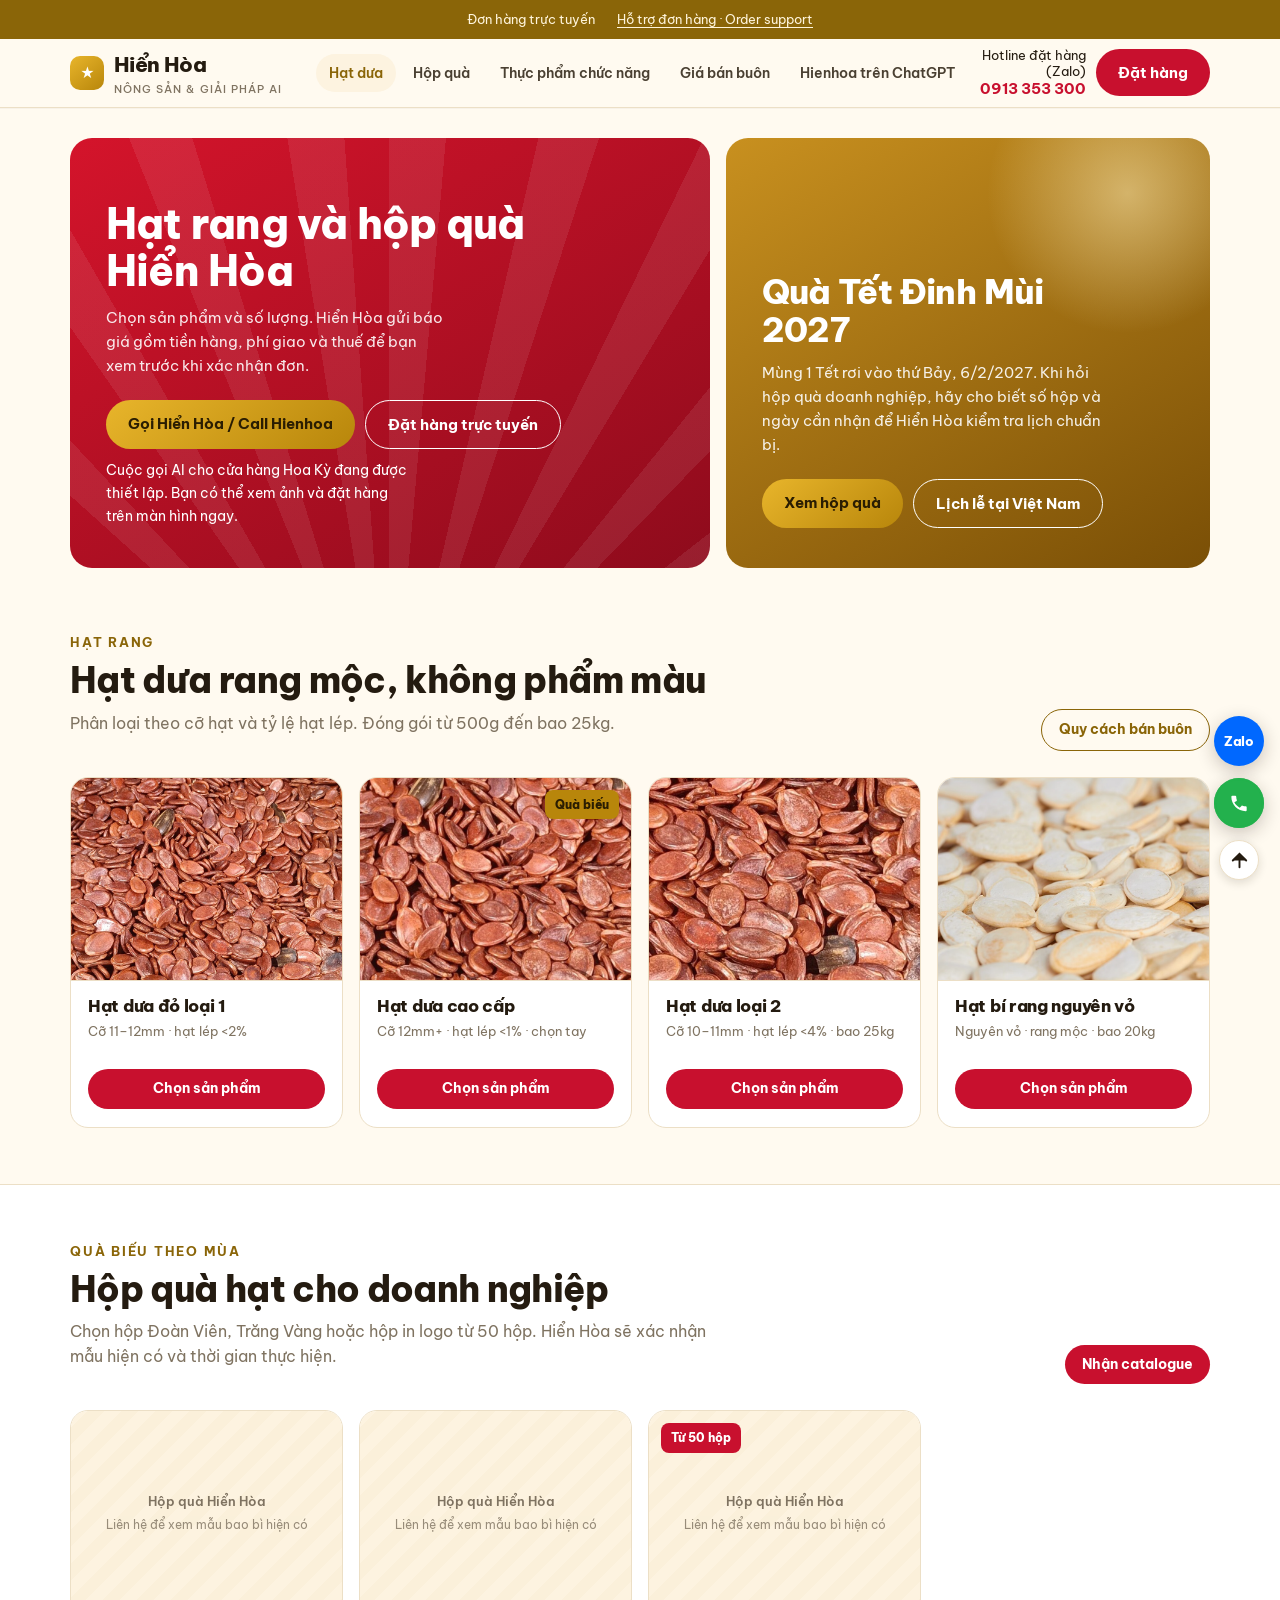
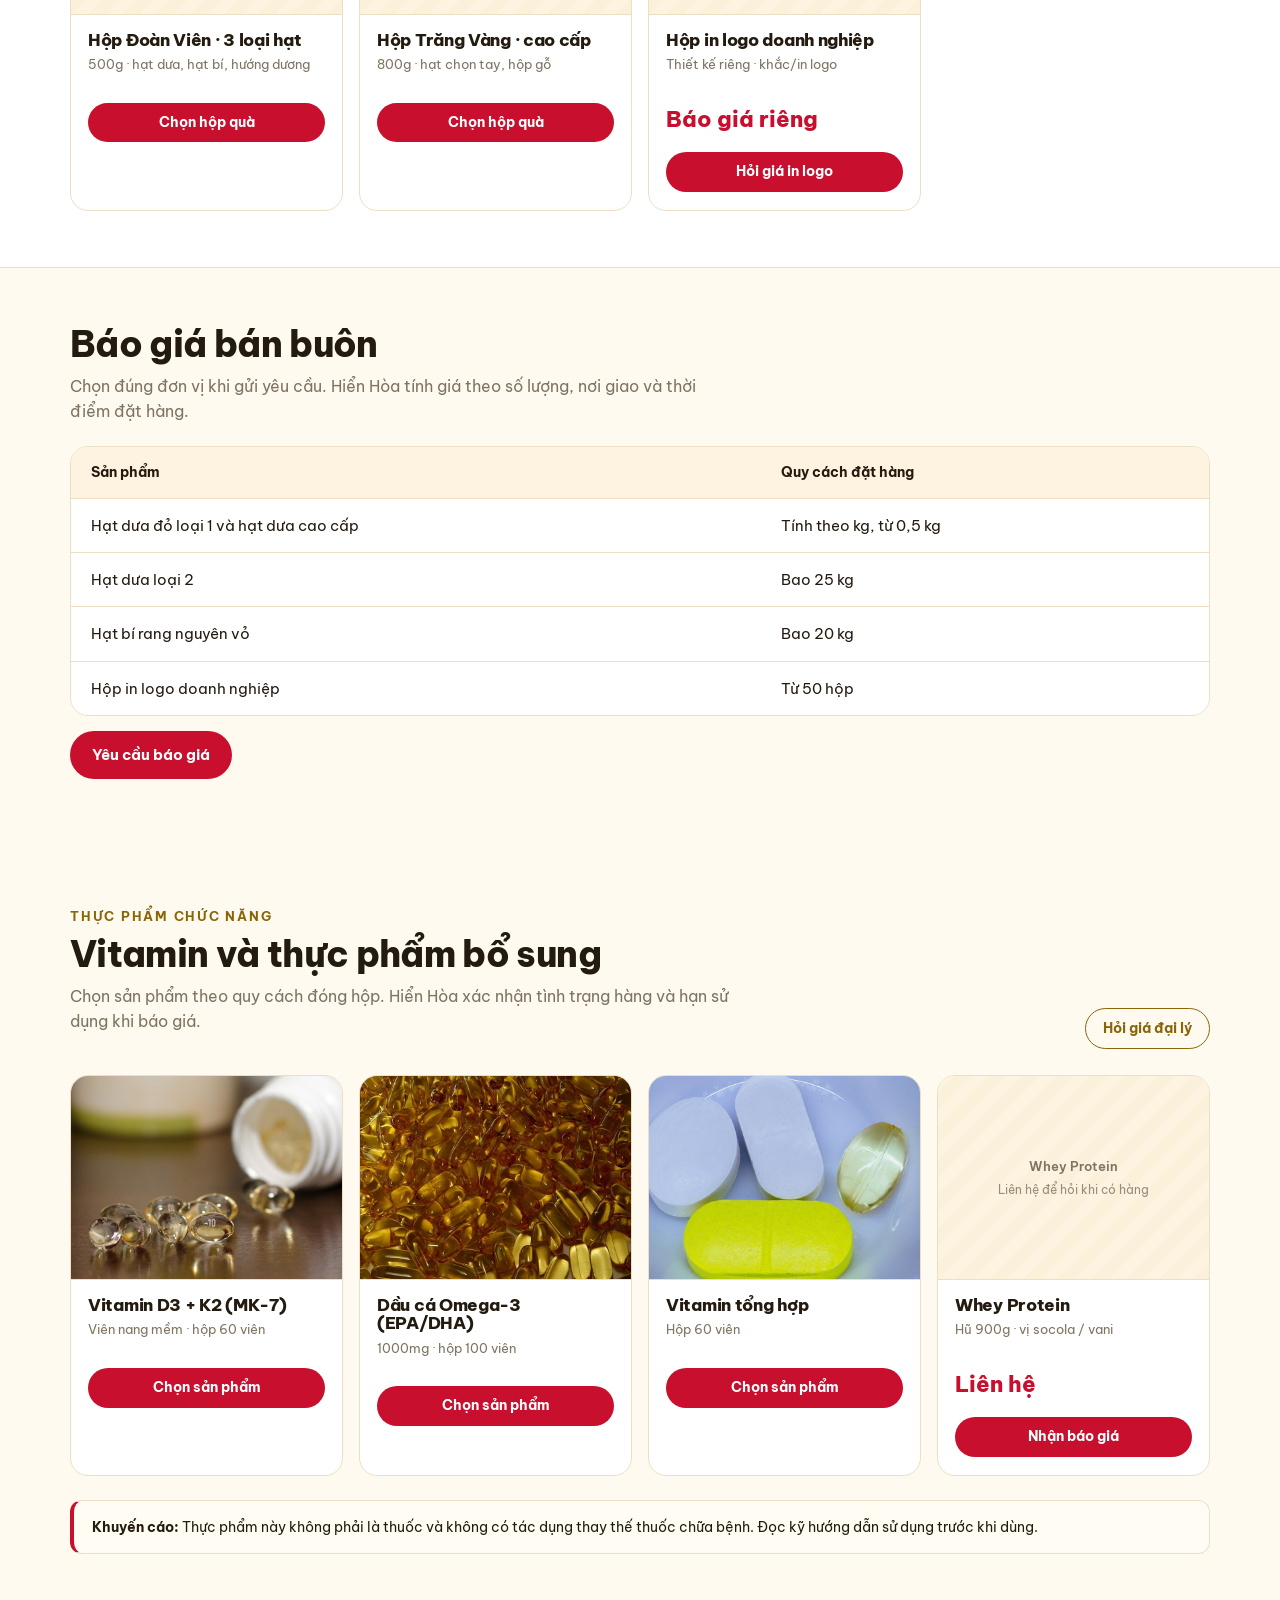
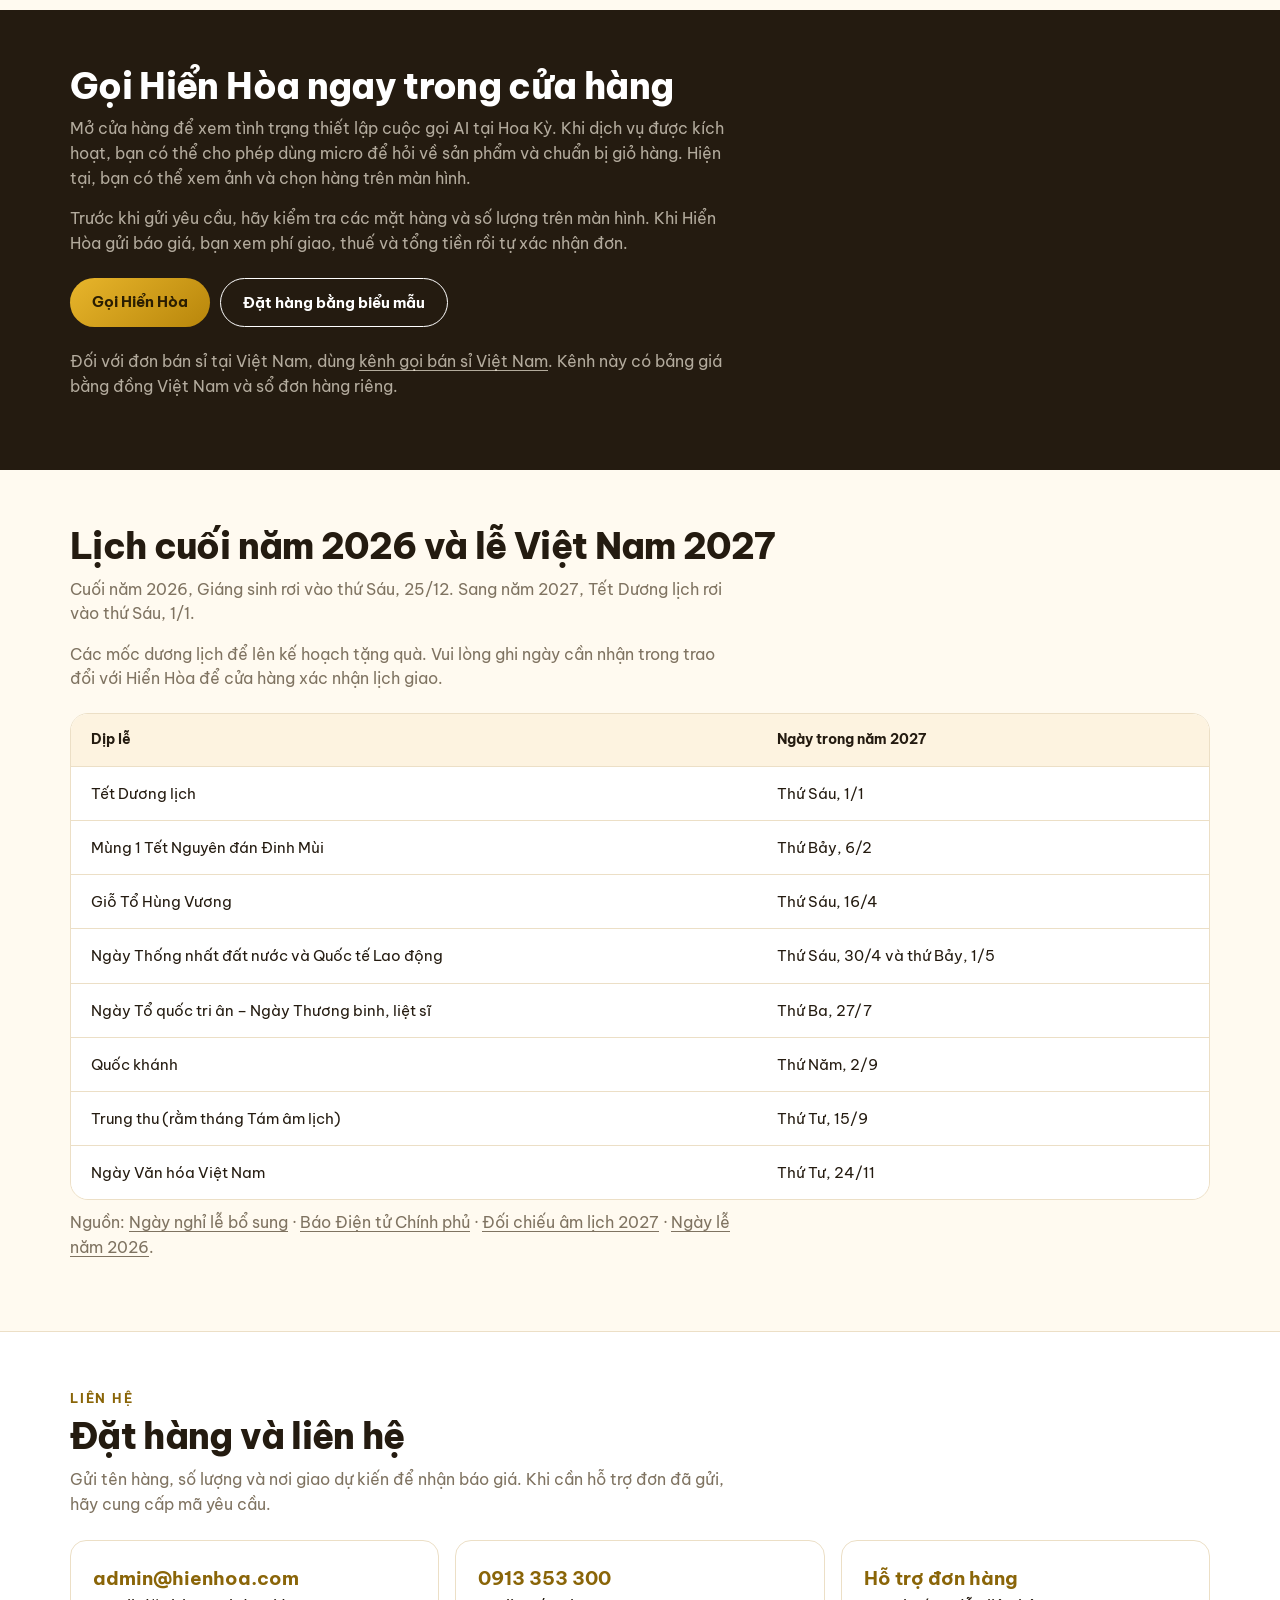
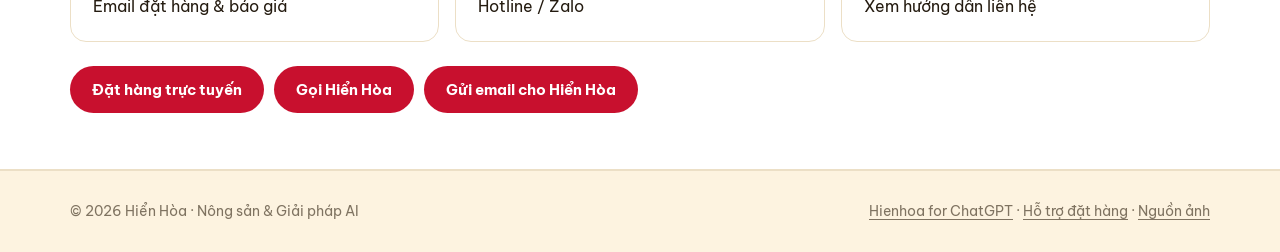
==== commit 05002003: "Open Hienhoa's call and ordering experience from the merchant site" ====
--- a/index.html
+++ b/index.html
@@ -233,6 +233,9 @@
   #lichle table, #giasi table { min-width: 0; }
   .promo .row { flex-wrap: wrap; }
   @media (max-width: 480px) { .wrap { padding-inline: 15px; } .logo small { font-size: 9px; } }
+  .promo .call-status { margin-top:10px;font-size:.9rem;color:white; }
+  .call-actions { display:flex;gap:10px;margin-block:22px;flex-wrap:wrap; }
+  .ai .textlink { text-decoration:underline;text-underline-offset:3px; }
 </style>
 </head>
 <body>
@@ -265,10 +268,11 @@
 <div class="hero">
   <div class="wrap promos">
     <div class="promo qk">
-      <h1>Hạt rang và hộp quà Hiển Hòa</h1>
+      <h1><a href="https://hienhoa.ardent-coin-5354.chatgpt.site">Hạt rang và hộp quà Hiển Hòa</a></h1>
       <p>Chọn sản phẩm và số lượng. Hiển Hòa gửi báo giá gồm tiền hàng, phí giao và thuế để bạn xem trước khi xác nhận đơn.</p>
-      <div class="row"><a class="btn gold" href="https://hienhoa.ardent-coin-5354.chatgpt.site">Đặt hàng trực tuyến</a>
-        <a class="btn line" href="/chatgpt/" lang="en">Ordering in English</a></div>
+      <div class="row"><a class="btn gold" href="https://hienhoa.ardent-coin-5354.chatgpt.site/?call=1">Gọi Hiển Hòa <span lang="en">/ Call Hienhoa</span></a>
+        <a class="btn line" href="https://hienhoa.ardent-coin-5354.chatgpt.site">Đặt hàng trực tuyến</a></div>
+      <p class="call-status">Cuộc gọi AI cho cửa hàng Hoa Kỳ đang được thiết lập. Bạn có thể xem ảnh và đặt hàng trên màn hình ngay.</p>
     </div>
     <div class="promo tt">
       <h2>Quà Tết Đinh Mùi 2027</h2>
@@ -464,37 +468,12 @@
 
 <section class="ai" id="ai">
   <div class="wrap">
-    <div class="kick">Giải pháp AI &amp; Phần mềm</div>
-    <h2 class="t">Trợ lý giọng nói AI, nói tiếng Việt, Trung và Anh</h2>
-    <p class="sub">
-      Khách gọi đến, AI trả lời ngay bằng đúng ngôn ngữ họ dùng, tra dữ liệu
-      thật rồi đọc kết quả. Hội thoại liên tục, ngắt lời được như nói với người.
-      Không cần tải ứng dụng.
-    </p>
-
-    <div class="grid" style="margin-top:24px;grid-template-columns:repeat(auto-fit,minmax(250px,1fr))">
-      <div class="c">
-        <h3 style="font-size:17px">Tổng đài AI 24/7</h3>
-        <p class="sub" style="margin:8px 0 0">Trả lời về giá, tồn kho, đơn hàng. Chuyển người thật khi cần.</p>
-      </div>
-      <div class="c">
-        <h3 style="font-size:17px">Tra cứu dữ liệu bằng giọng nói</h3>
-        <p class="sub" style="margin:8px 0 0">Nối vào cơ sở dữ liệu của bạn. AI phải tra mới được trả lời, không tự bịa số.</p>
-      </div>
-      <div class="c">
-        <h3 style="font-size:17px">Ba ngôn ngữ, một hệ thống</h3>
-        <p class="sub" style="margin:8px 0 0">Tự nhận ngôn ngữ người gọi và đổi theo giữa cuộc trò chuyện.</p>
-      </div>
-    </div>
-
-    <div class="row" style="display:flex;gap:10px;margin-top:26px;flex-wrap:wrap">
-      <a class="btn gold" href="https://voice.hienhoa.com" target="_blank" rel="noopener">Dùng thử demo trực tiếp →</a>
-      <a class="btn line" style="color:#fdf6e6" href="mailto:admin@hienhoa.com?subject=T%C6%B0%20v%E1%BA%A5n%20gi%E1%BA%A3i%20ph%C3%A1p%20AI">Tư vấn triển khai</a>
-    </div>
-    <p class="sub" style="margin-top:14px;font-size:13px;color:rgba(253,246,230,.45)">
-      Bản demo tra cứu dữ liệu công khai của Uỷ ban Chứng khoán Hoa Kỳ (SEC),
-      hơn 32.000 hồ sơ. Cần mật khẩu truy cập.
-    </p>
+    <h2 class="t">Gọi Hiển Hòa ngay trong cửa hàng</h2>
+    <p class="sub">Mở cửa hàng để xem tình trạng thiết lập cuộc gọi AI tại Hoa Kỳ. Khi dịch vụ được kích hoạt, bạn có thể cho phép dùng micro để hỏi về sản phẩm và chuẩn bị giỏ hàng. Hiện tại, bạn có thể xem ảnh và chọn hàng trên màn hình.</p>
+    <p class="sub">Trước khi gửi yêu cầu, hãy kiểm tra các mặt hàng và số lượng trên màn hình. Khi Hiển Hòa gửi báo giá, bạn xem phí giao, thuế và tổng tiền rồi tự xác nhận đơn.</p>
+    <div class="row call-actions"><a class="btn gold" href="https://hienhoa.ardent-coin-5354.chatgpt.site/?call=1">Gọi Hiển Hòa</a>
+      <a class="btn line" href="https://hienhoa.ardent-coin-5354.chatgpt.site">Đặt hàng bằng biểu mẫu</a></div>
+    <p class="sub">Đối với đơn bán sỉ tại Việt Nam, dùng <a class="textlink" href="https://order.hienhoa.com/">kênh gọi bán sỉ Việt Nam</a>. Kênh này có bảng giá bằng đồng Việt Nam và sổ đơn hàng riêng.</p>
   </div>
 </section>
 
@@ -524,13 +503,14 @@
     <p class="sub">Gửi tên hàng, số lượng và nơi giao dự kiến để nhận báo giá. Khi cần hỗ trợ đơn đã gửi, hãy cung cấp mã yêu cầu.</p>
 
     <div class="corp">
-      <div class="c"><b style="font-size:19px">admin@hienhoa.com</b>Email đặt hàng &amp; báo giá</div>
+      <div class="c"><a href="mailto:admin@hienhoa.com"><b style="font-size:19px">admin@hienhoa.com</b>Email đặt hàng &amp; báo giá</a></div>
       <div class="c"><b style="font-size:19px" data-phone>Đang cập nhật</b>Hotline / Zalo</div>
       <div class="c"><a href="/chatgpt/support/"><b style="font-size:19px">Hỗ trợ đơn hàng</b>Xem hướng dẫn liên hệ</a></div>
     </div>
 
     <div style="display:flex;gap:10px;margin-top:24px;flex-wrap:wrap">
       <a class="btn" href="https://hienhoa.ardent-coin-5354.chatgpt.site">Đặt hàng trực tuyến</a>
+      <a class="btn" href="https://hienhoa.ardent-coin-5354.chatgpt.site/?call=1">Gọi Hiển Hòa</a>
       <a class="btn" href="mailto:admin@hienhoa.com?subject=Y%C3%AAu%20c%E1%BA%A7u%20b%C3%A1o%20gi%C3%A1&body=Lo%E1%BA%A1i%20h%C3%A0ng%3A%20%0AS%E1%BB%91%20l%C6%B0%E1%BB%A3ng%3A%20%0A%C4%90%E1%BB%8Ba%20ch%E1%BB%89%20giao%3A%20%0AT%C3%AAn%20%2F%20SDT%3A%20">Gửi email cho Hiển Hòa</a>
     </div>
 
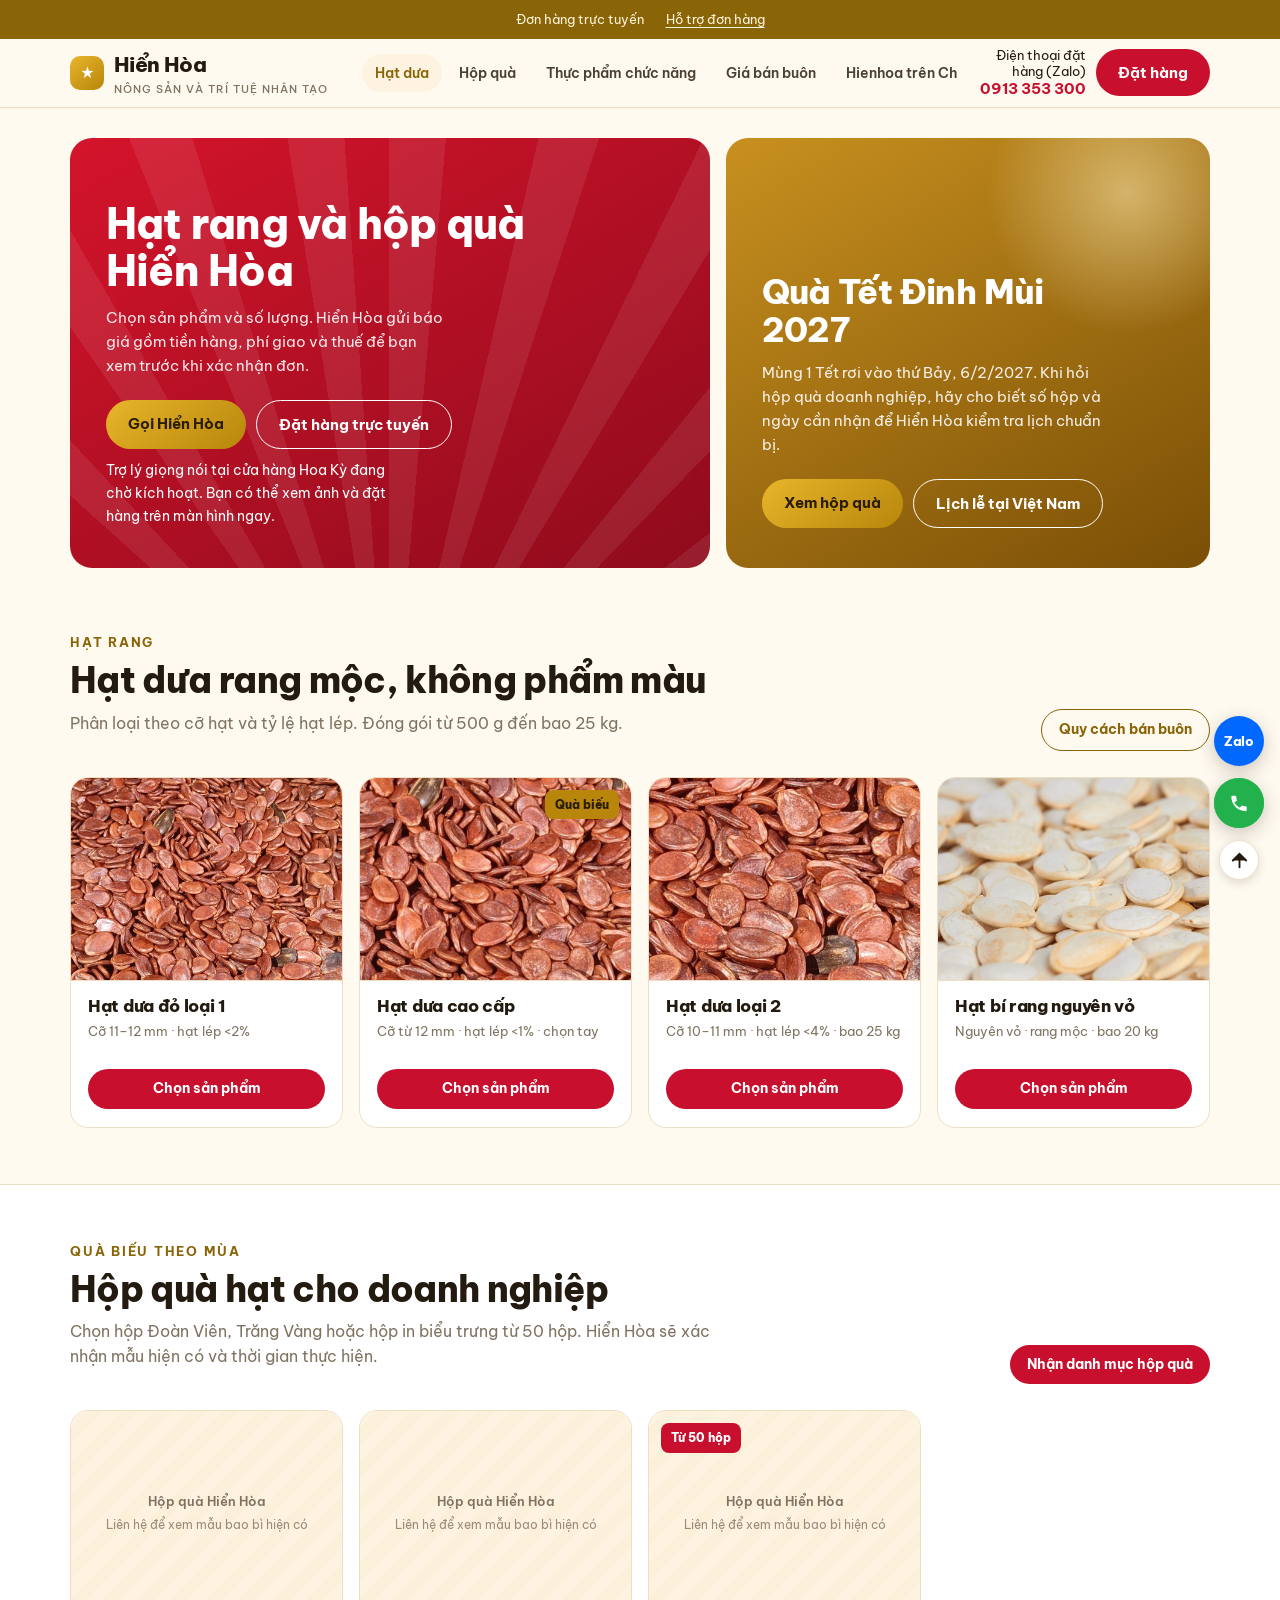
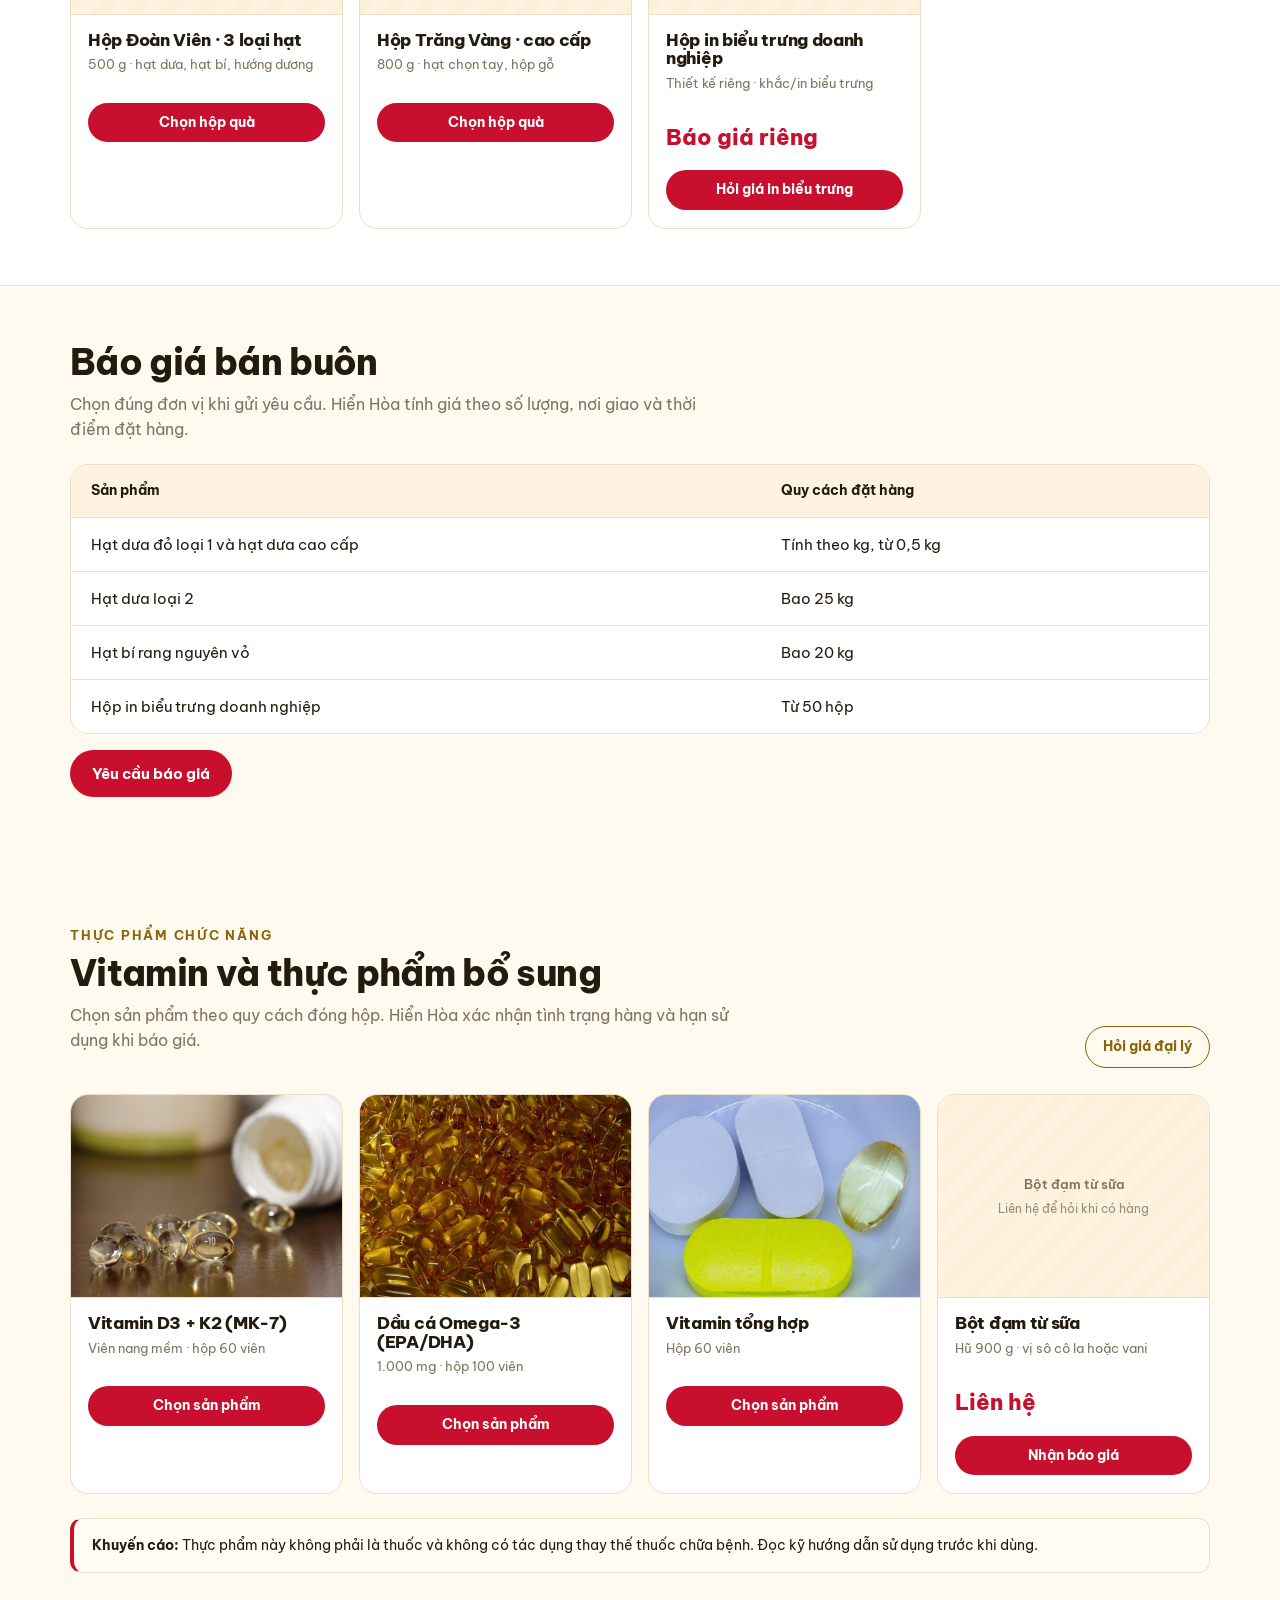
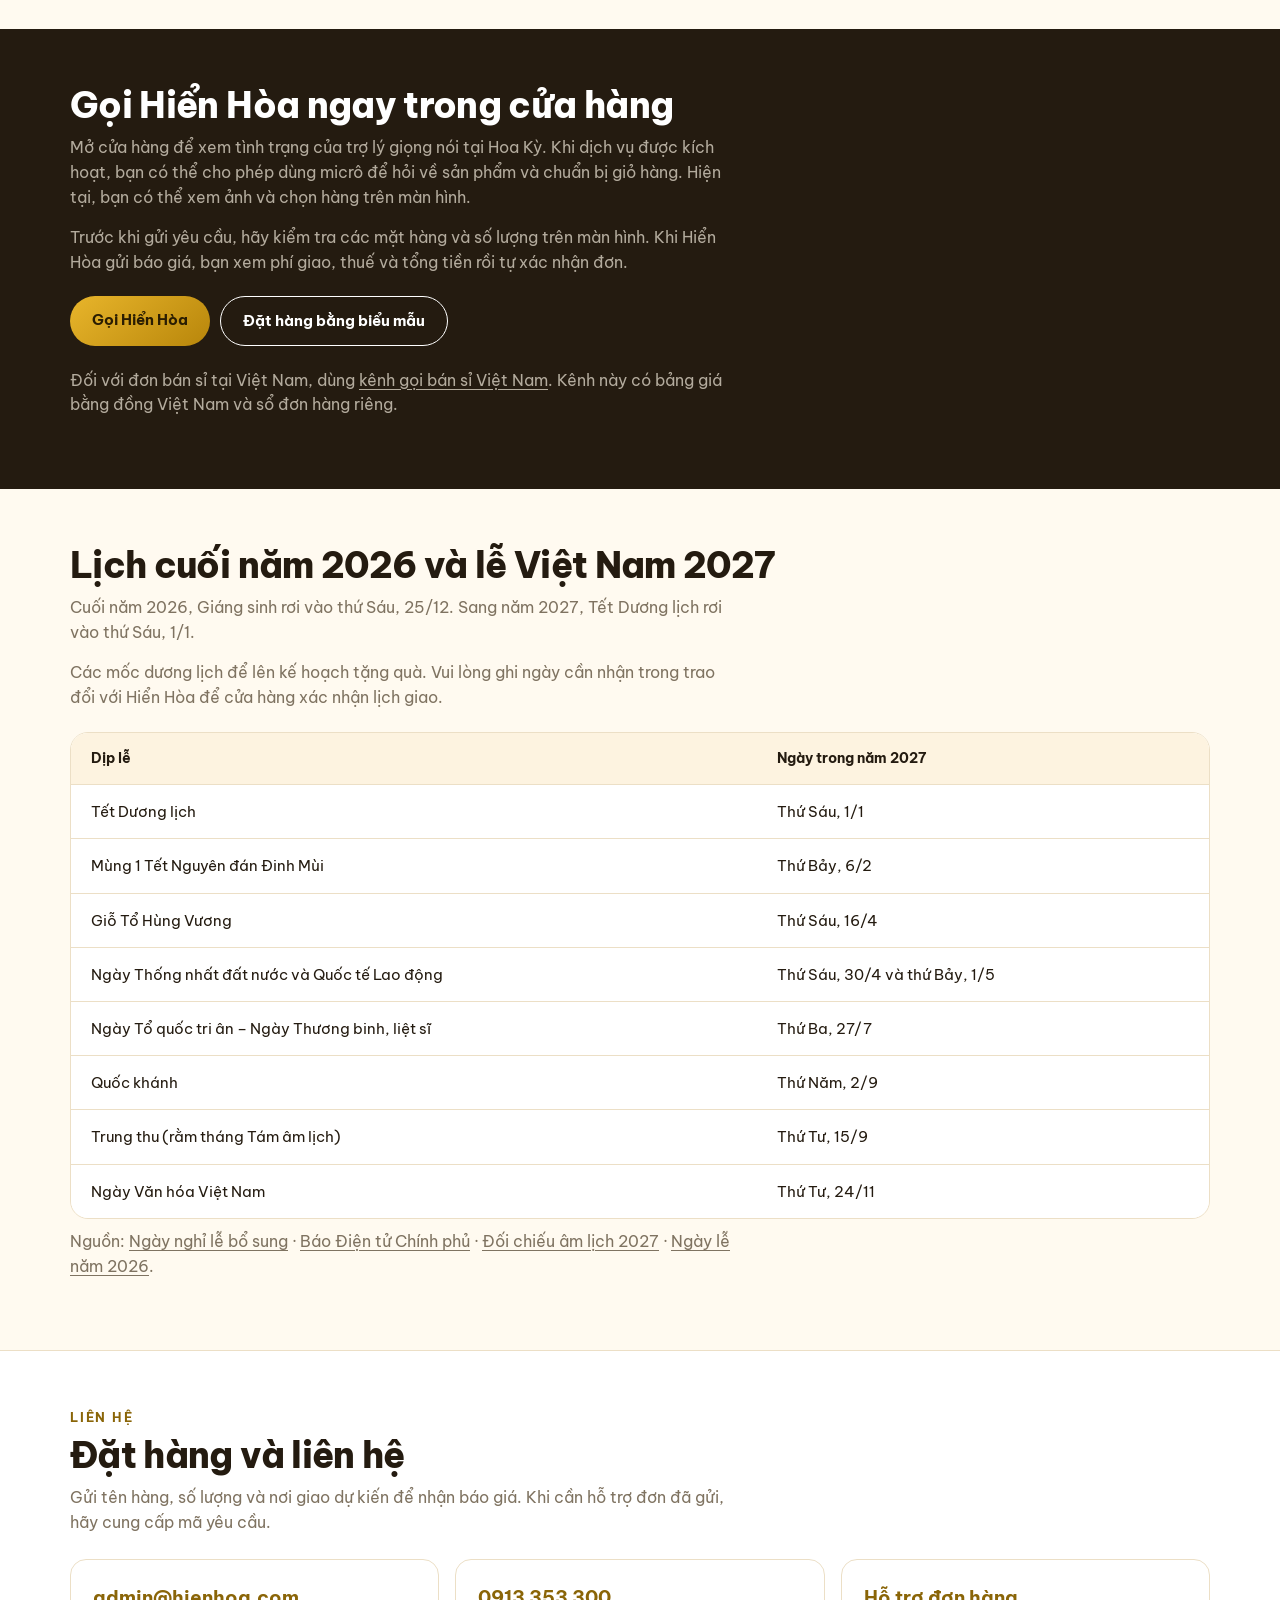
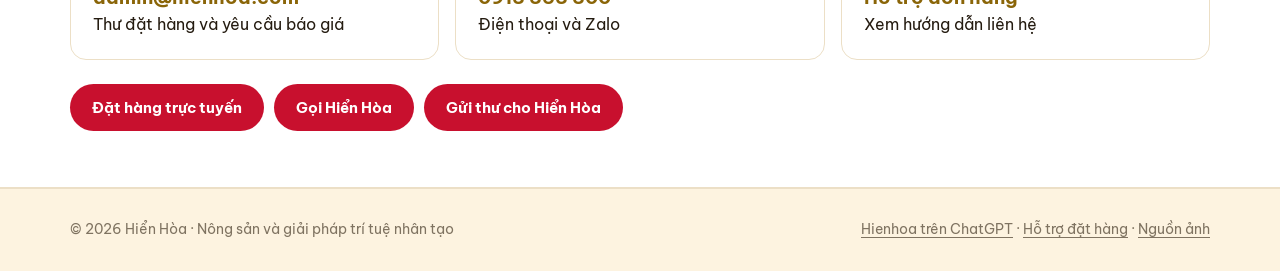
==== commit b05a6ed8: "Dùng tiếng Việt cho trang chủ, đặt hàng và hỗ trợ Hiển Hòa" ====
--- a/index.html
+++ b/index.html
@@ -241,14 +241,14 @@
 <body>
 
 <div class="util">
-  <div class="wrap"><span>Đơn hàng trực tuyến</span><a href="/chatgpt/support/">Hỗ trợ đơn hàng · <span lang="en">Order support</span></a></div>
+  <div class="wrap"><span>Đơn hàng trực tuyến</span><a href="/chatgpt/support/">Hỗ trợ đơn hàng</a></div>
 </div>
 
 <nav>
   <div class="wrap bar">
     <a class="logo" href="#">
       <span class="mark">★</span>
-      <span>Hiển Hòa<small>Nông sản &amp; Giải pháp AI</small></span>
+      <span>Hiển Hòa<small>Nông sản và trí tuệ nhân tạo</small></span>
     </a>
     <div class="cats">
       <a class="on" href="#hatdua">Hạt dưa</a>
@@ -259,7 +259,7 @@
       <a href="#lienhe">Liên hệ</a>
     </div>
     <div class="right">
-      <div class="hot">Hotline đặt hàng (Zalo)<b data-phone>Đang cập nhật</b></div>
+      <div class="hot">Điện thoại đặt hàng (Zalo)<b data-phone>Đang cập nhật</b></div>
       <a class="btn" href="https://hienhoa.ardent-coin-5354.chatgpt.site">Đặt hàng</a>
     </div>
   </div>
@@ -270,9 +270,9 @@
     <div class="promo qk">
       <h1><a href="https://hienhoa.ardent-coin-5354.chatgpt.site">Hạt rang và hộp quà Hiển Hòa</a></h1>
       <p>Chọn sản phẩm và số lượng. Hiển Hòa gửi báo giá gồm tiền hàng, phí giao và thuế để bạn xem trước khi xác nhận đơn.</p>
-      <div class="row"><a class="btn gold" href="https://hienhoa.ardent-coin-5354.chatgpt.site/?call=1">Gọi Hiển Hòa <span lang="en">/ Call Hienhoa</span></a>
+      <div class="row"><a class="btn gold" href="https://hienhoa.ardent-coin-5354.chatgpt.site/?call=1">Gọi Hiển Hòa</a>
         <a class="btn line" href="https://hienhoa.ardent-coin-5354.chatgpt.site">Đặt hàng trực tuyến</a></div>
-      <p class="call-status">Cuộc gọi AI cho cửa hàng Hoa Kỳ đang được thiết lập. Bạn có thể xem ảnh và đặt hàng trên màn hình ngay.</p>
+      <p class="call-status">Trợ lý giọng nói tại cửa hàng Hoa Kỳ đang chờ kích hoạt. Bạn có thể xem ảnh và đặt hàng trên màn hình ngay.</p>
     </div>
     <div class="promo tt">
       <h2>Quà Tết Đinh Mùi 2027</h2>
@@ -289,7 +289,7 @@
       <div>
         <div class="kick">Hạt rang</div>
         <h2 class="t">Hạt dưa rang mộc, không phẩm màu</h2>
-        <p class="sub">Phân loại theo cỡ hạt và tỷ lệ hạt lép. Đóng gói từ 500g đến bao 25kg.</p>
+        <p class="sub">Phân loại theo cỡ hạt và tỷ lệ hạt lép. Đóng gói từ 500 g đến bao 25 kg.</p>
       </div>
       <a class="btn line sm" style="color:var(--gold-d)" href="#giasi">Quy cách bán buôn</a>
     </div>
@@ -301,7 +301,7 @@
         <div class="shot"><img src="img/hatdua.jpg?v=3" alt="Hạt dưa đỏ loại 1 rang mộc" loading="lazy" decoding="async" width="900" height="675"></div>
         <div class="body">
           <h3>Hạt dưa đỏ loại 1</h3>
-          <p class="spec">Cỡ 11&ndash;12mm · hạt lép &lt;2%</p>
+          <p class="spec">Cỡ 11–12 mm · hạt lép &lt;2%</p>
           <a class="btn sm" href="https://hienhoa.ardent-coin-5354.chatgpt.site">Chọn sản phẩm</a>
         </div>
       </article>
@@ -311,16 +311,16 @@
         <div class="shot"><img src="img/hatdua-b.jpg?v=3" alt="Hạt dưa cao cấp chọn tay" loading="lazy" decoding="async" width="900" height="675"></div>
         <div class="body">
           <h3>Hạt dưa cao cấp</h3>
-          <p class="spec">Cỡ 12mm+ · hạt lép &lt;1% · chọn tay</p>
-          <a class="btn sm" href="https://hienhoa.ardent-coin-5354.chatgpt.site">Chọn sản phẩm</a>
-        </div>
-      </article>
-
-      <article class="p">
-        <div class="shot"><img src="img/hatdua-c.jpg?v=3" alt="Hạt dưa loại 2 đóng bao 25kg" loading="lazy" decoding="async" width="900" height="675"></div>
+          <p class="spec">Cỡ từ 12 mm · hạt lép &lt;1% · chọn tay</p>
+          <a class="btn sm" href="https://hienhoa.ardent-coin-5354.chatgpt.site">Chọn sản phẩm</a>
+        </div>
+      </article>
+
+      <article class="p">
+        <div class="shot"><img src="img/hatdua-c.jpg?v=3" alt="Hạt dưa loại 2 đóng bao 25 kg" loading="lazy" decoding="async" width="900" height="675"></div>
         <div class="body">
           <h3>Hạt dưa loại 2</h3>
-          <p class="spec">Cỡ 10&ndash;11mm · hạt lép &lt;4% · bao 25kg</p>
+          <p class="spec">Cỡ 10–11 mm · hạt lép &lt;4% · bao 25 kg</p>
           <a class="btn sm" href="https://hienhoa.ardent-coin-5354.chatgpt.site">Chọn sản phẩm</a>
         </div>
       </article>
@@ -329,7 +329,7 @@
         <div class="shot"><img src="img/hatbi.jpg?v=3" alt="Hạt bí rang nguyên vỏ" loading="lazy" decoding="async" width="900" height="675"></div>
         <div class="body">
           <h3>Hạt bí rang nguyên vỏ</h3>
-          <p class="spec">Nguyên vỏ · rang mộc · bao 20kg</p>
+          <p class="spec">Nguyên vỏ · rang mộc · bao 20 kg</p>
           <a class="btn sm" href="https://hienhoa.ardent-coin-5354.chatgpt.site">Chọn sản phẩm</a>
         </div>
       </article>
@@ -344,11 +344,11 @@
         <div class="kick">Quà biếu theo mùa</div>
         <h2 class="t">Hộp quà hạt cho doanh nghiệp</h2>
         <p class="sub">
-          Chọn hộp Đoàn Viên, Trăng Vàng hoặc hộp in logo từ 50 hộp.
+          Chọn hộp Đoàn Viên, Trăng Vàng hoặc hộp in biểu trưng từ 50 hộp.
           Hiển Hòa sẽ xác nhận mẫu hiện có và thời gian thực hiện.
         </p>
       </div>
-      <a class="btn sm" href="#lienhe">Nhận catalogue</a>
+      <a class="btn sm" href="#lienhe">Nhận danh mục hộp quà</a>
     </div>
 
     <div class="grid">
@@ -356,7 +356,7 @@
         <div class="shot await"><span>Hộp quà Hiển Hòa<em>Liên hệ để xem mẫu bao bì hiện có</em></span></div>
         <div class="body">
           <h3>Hộp Đoàn Viên · 3 loại hạt</h3>
-          <p class="spec">500g · hạt dưa, hạt bí, hướng dương</p>
+          <p class="spec">500 g · hạt dưa, hạt bí, hướng dương</p>
           <a class="btn sm" href="https://hienhoa.ardent-coin-5354.chatgpt.site">Chọn hộp quà</a>
         </div>
       </article>
@@ -365,7 +365,7 @@
         <div class="shot await"><span>Hộp quà Hiển Hòa<em>Liên hệ để xem mẫu bao bì hiện có</em></span></div>
         <div class="body">
           <h3>Hộp Trăng Vàng · cao cấp</h3>
-          <p class="spec">800g · hạt chọn tay, hộp gỗ</p>
+          <p class="spec">800 g · hạt chọn tay, hộp gỗ</p>
           <a class="btn sm" href="https://hienhoa.ardent-coin-5354.chatgpt.site">Chọn hộp quà</a>
         </div>
       </article>
@@ -374,10 +374,10 @@
         <span class="badge">Từ 50 hộp</span>
         <div class="shot await"><span>Hộp quà Hiển Hòa<em>Liên hệ để xem mẫu bao bì hiện có</em></span></div>
         <div class="body">
-          <h3>Hộp in logo doanh nghiệp</h3>
-          <p class="spec">Thiết kế riêng · khắc/in logo</p>
+          <h3>Hộp in biểu trưng doanh nghiệp</h3>
+          <p class="spec">Thiết kế riêng · khắc/in biểu trưng</p>
           <div class="pr"><span class="now">Báo giá riêng</span></div>
-          <a class="btn sm" href="https://hienhoa.ardent-coin-5354.chatgpt.site">Hỏi giá in logo</a>
+          <a class="btn sm" href="https://hienhoa.ardent-coin-5354.chatgpt.site">Hỏi giá in biểu trưng</a>
         </div>
       </article>
     </div>
@@ -394,7 +394,7 @@
         <tr><td>Hạt dưa đỏ loại 1 và hạt dưa cao cấp</td><td>Tính theo kg, từ 0,5 kg</td></tr>
         <tr><td>Hạt dưa loại 2</td><td>Bao 25 kg</td></tr>
         <tr><td>Hạt bí rang nguyên vỏ</td><td>Bao 20 kg</td></tr>
-        <tr><td>Hộp in logo doanh nghiệp</td><td>Từ 50 hộp</td></tr>
+        <tr><td>Hộp in biểu trưng doanh nghiệp</td><td>Từ 50 hộp</td></tr>
       </tbody>
     </table></div>
     <p><a class="btn" href="https://hienhoa.ardent-coin-5354.chatgpt.site">Yêu cầu báo giá</a></p>
@@ -430,7 +430,7 @@
              loading="lazy" decoding="async" width="900" height="675"></div>
         <div class="body">
           <h3>Dầu cá Omega-3 (EPA/DHA)</h3>
-          <p class="spec">1000mg · hộp 100 viên</p>
+          <p class="spec">1.000 mg · hộp 100 viên</p>
           <a class="btn sm" href="https://hienhoa.ardent-coin-5354.chatgpt.site">Chọn sản phẩm</a>
         </div>
       </article>
@@ -447,10 +447,10 @@
 
       <article class="p">
         
-        <div class="shot await"><span>Whey Protein<em>Liên hệ để hỏi khi có hàng</em></span></div>
-        <div class="body">
-          <h3>Whey Protein</h3>
-          <p class="spec">Hũ 900g · vị socola / vani</p>
+        <div class="shot await"><span>Bột đạm từ sữa<em>Liên hệ để hỏi khi có hàng</em></span></div>
+        <div class="body">
+          <h3>Bột đạm từ sữa</h3>
+          <p class="spec">Hũ 900 g · vị sô cô la hoặc vani</p>
           <div class="pr"><span class="now">Liên hệ</span></div>
           <a class="btn sm" href="#lienhe">Nhận báo giá</a>
         </div>
@@ -469,7 +469,7 @@
 <section class="ai" id="ai">
   <div class="wrap">
     <h2 class="t">Gọi Hiển Hòa ngay trong cửa hàng</h2>
-    <p class="sub">Mở cửa hàng để xem tình trạng thiết lập cuộc gọi AI tại Hoa Kỳ. Khi dịch vụ được kích hoạt, bạn có thể cho phép dùng micro để hỏi về sản phẩm và chuẩn bị giỏ hàng. Hiện tại, bạn có thể xem ảnh và chọn hàng trên màn hình.</p>
+    <p class="sub">Mở cửa hàng để xem tình trạng của trợ lý giọng nói tại Hoa Kỳ. Khi dịch vụ được kích hoạt, bạn có thể cho phép dùng micrô để hỏi về sản phẩm và chuẩn bị giỏ hàng. Hiện tại, bạn có thể xem ảnh và chọn hàng trên màn hình.</p>
     <p class="sub">Trước khi gửi yêu cầu, hãy kiểm tra các mặt hàng và số lượng trên màn hình. Khi Hiển Hòa gửi báo giá, bạn xem phí giao, thuế và tổng tiền rồi tự xác nhận đơn.</p>
     <div class="row call-actions"><a class="btn gold" href="https://hienhoa.ardent-coin-5354.chatgpt.site/?call=1">Gọi Hiển Hòa</a>
       <a class="btn line" href="https://hienhoa.ardent-coin-5354.chatgpt.site">Đặt hàng bằng biểu mẫu</a></div>
@@ -503,15 +503,15 @@
     <p class="sub">Gửi tên hàng, số lượng và nơi giao dự kiến để nhận báo giá. Khi cần hỗ trợ đơn đã gửi, hãy cung cấp mã yêu cầu.</p>
 
     <div class="corp">
-      <div class="c"><a href="mailto:admin@hienhoa.com"><b style="font-size:19px">admin@hienhoa.com</b>Email đặt hàng &amp; báo giá</a></div>
-      <div class="c"><b style="font-size:19px" data-phone>Đang cập nhật</b>Hotline / Zalo</div>
+      <div class="c"><a href="mailto:admin@hienhoa.com"><b style="font-size:19px">admin@hienhoa.com</b>Thư đặt hàng và yêu cầu báo giá</a></div>
+      <div class="c"><b style="font-size:19px" data-phone>Đang cập nhật</b>Điện thoại và Zalo</div>
       <div class="c"><a href="/chatgpt/support/"><b style="font-size:19px">Hỗ trợ đơn hàng</b>Xem hướng dẫn liên hệ</a></div>
     </div>
 
     <div style="display:flex;gap:10px;margin-top:24px;flex-wrap:wrap">
       <a class="btn" href="https://hienhoa.ardent-coin-5354.chatgpt.site">Đặt hàng trực tuyến</a>
       <a class="btn" href="https://hienhoa.ardent-coin-5354.chatgpt.site/?call=1">Gọi Hiển Hòa</a>
-      <a class="btn" href="mailto:admin@hienhoa.com?subject=Y%C3%AAu%20c%E1%BA%A7u%20b%C3%A1o%20gi%C3%A1&body=Lo%E1%BA%A1i%20h%C3%A0ng%3A%20%0AS%E1%BB%91%20l%C6%B0%E1%BB%A3ng%3A%20%0A%C4%90%E1%BB%8Ba%20ch%E1%BB%89%20giao%3A%20%0AT%C3%AAn%20%2F%20SDT%3A%20">Gửi email cho Hiển Hòa</a>
+      <a class="btn" href="mailto:admin@hienhoa.com?subject=Y%C3%AAu%20c%E1%BA%A7u%20b%C3%A1o%20gi%C3%A1&body=Lo%E1%BA%A1i%20h%C3%A0ng%3A%20%0AS%E1%BB%91%20l%C6%B0%E1%BB%A3ng%3A%20%0A%C4%90%E1%BB%8Ba%20ch%E1%BB%89%20giao%3A%20%0AT%C3%AAn%20%2F%20SDT%3A%20">Gửi thư cho Hiển Hòa</a>
     </div>
 
 </div>
@@ -519,8 +519,8 @@
 
 <footer>
   <div class="wrap">
-    <div>© 2026 Hiển Hòa · Nông sản &amp; Giải pháp AI</div>
-    <div><a href="/chatgpt/" lang="en">Hienhoa for ChatGPT</a> · <a href="/chatgpt/support/">Hỗ trợ đặt hàng</a> · <a href="https://github.com/areporeporepo/hienhoa-site/blob/main/img/ATTRIBUTION.md">Nguồn ảnh</a></div>
+    <div>© 2026 Hiển Hòa · Nông sản và giải pháp trí tuệ nhân tạo</div>
+    <div><a href="/chatgpt/">Hienhoa trên ChatGPT</a> · <a href="/chatgpt/support/">Hỗ trợ đặt hàng</a> · <a href="https://github.com/areporeporepo/hienhoa-site/blob/main/img/ATTRIBUTION.md">Nguồn ảnh</a></div>
   </div>
 </footer>
 
@@ -530,7 +530,7 @@
   <a class="fb" id="rFb" href="#" target="_blank" rel="noopener" aria-label="Facebook">
     <svg viewBox="0 0 24 24"><path d="M14 9h3V6h-3c-2.2 0-4 1.8-4 4v2H8v3h2v6h3v-6h3l1-3h-4v-2c0-.6.4-1 1-1z"/></svg>
   </a>
-  <a class="zalo" id="rZalo" href="#" target="_blank" rel="noopener" aria-label="Chat Zalo">Zalo</a>
+  <a class="zalo" id="rZalo" href="#" target="_blank" rel="noopener" aria-label="Nhắn tin qua Zalo">Zalo</a>
   <a class="tel" id="rTel" href="#" aria-label="Gọi điện">
     <svg viewBox="0 0 24 24"><path d="M6.6 10.8c1.3 2.5 3.1 4.3 5.6 5.6l1.9-1.9c.3-.3.7-.4 1-.2 1.1.4 2.3.6 3.4.6.6 0 1 .4 1 1V19c0 .6-.4 1-1 1-8.3 0-15-6.7-15-15 0-.6.4-1 1-1h3.1c.6 0 1 .4 1 1 0 1.2.2 2.3.6 3.4.1.4 0 .8-.2 1z"/></svg>
   </a>
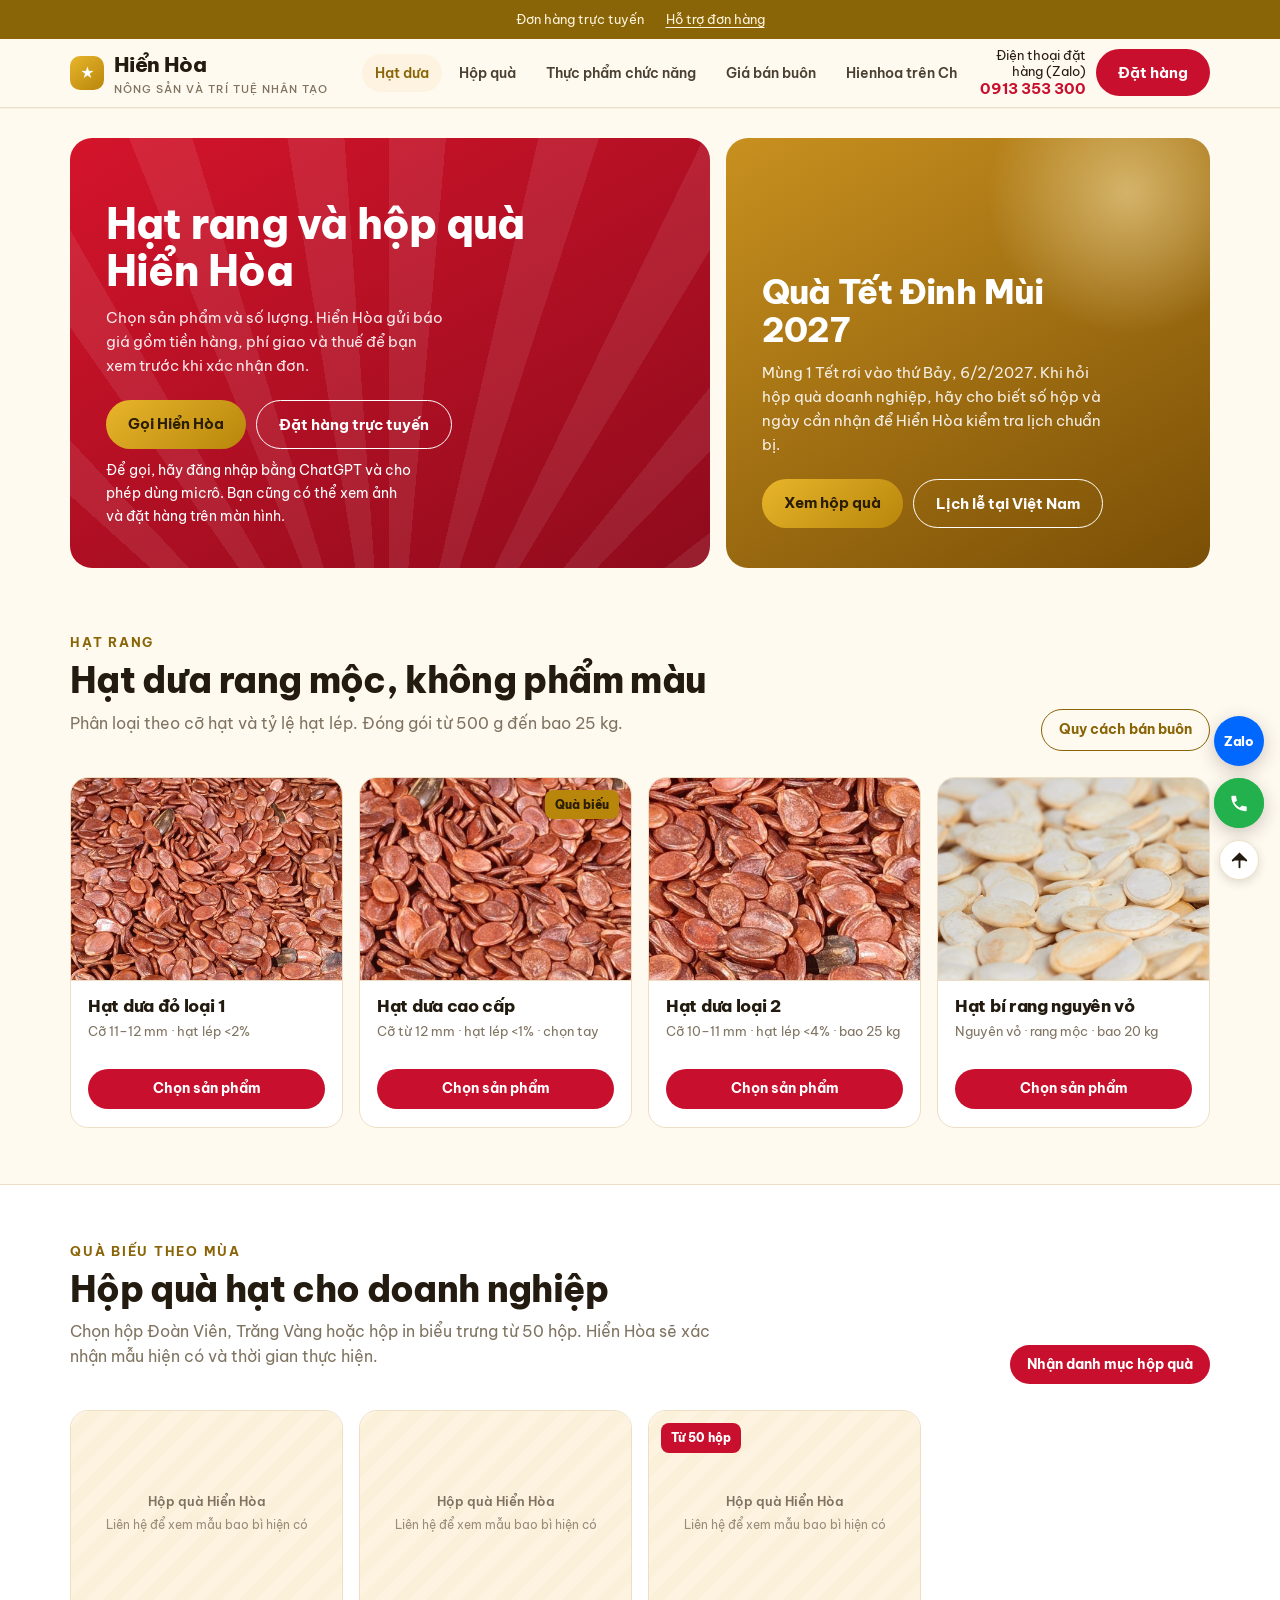
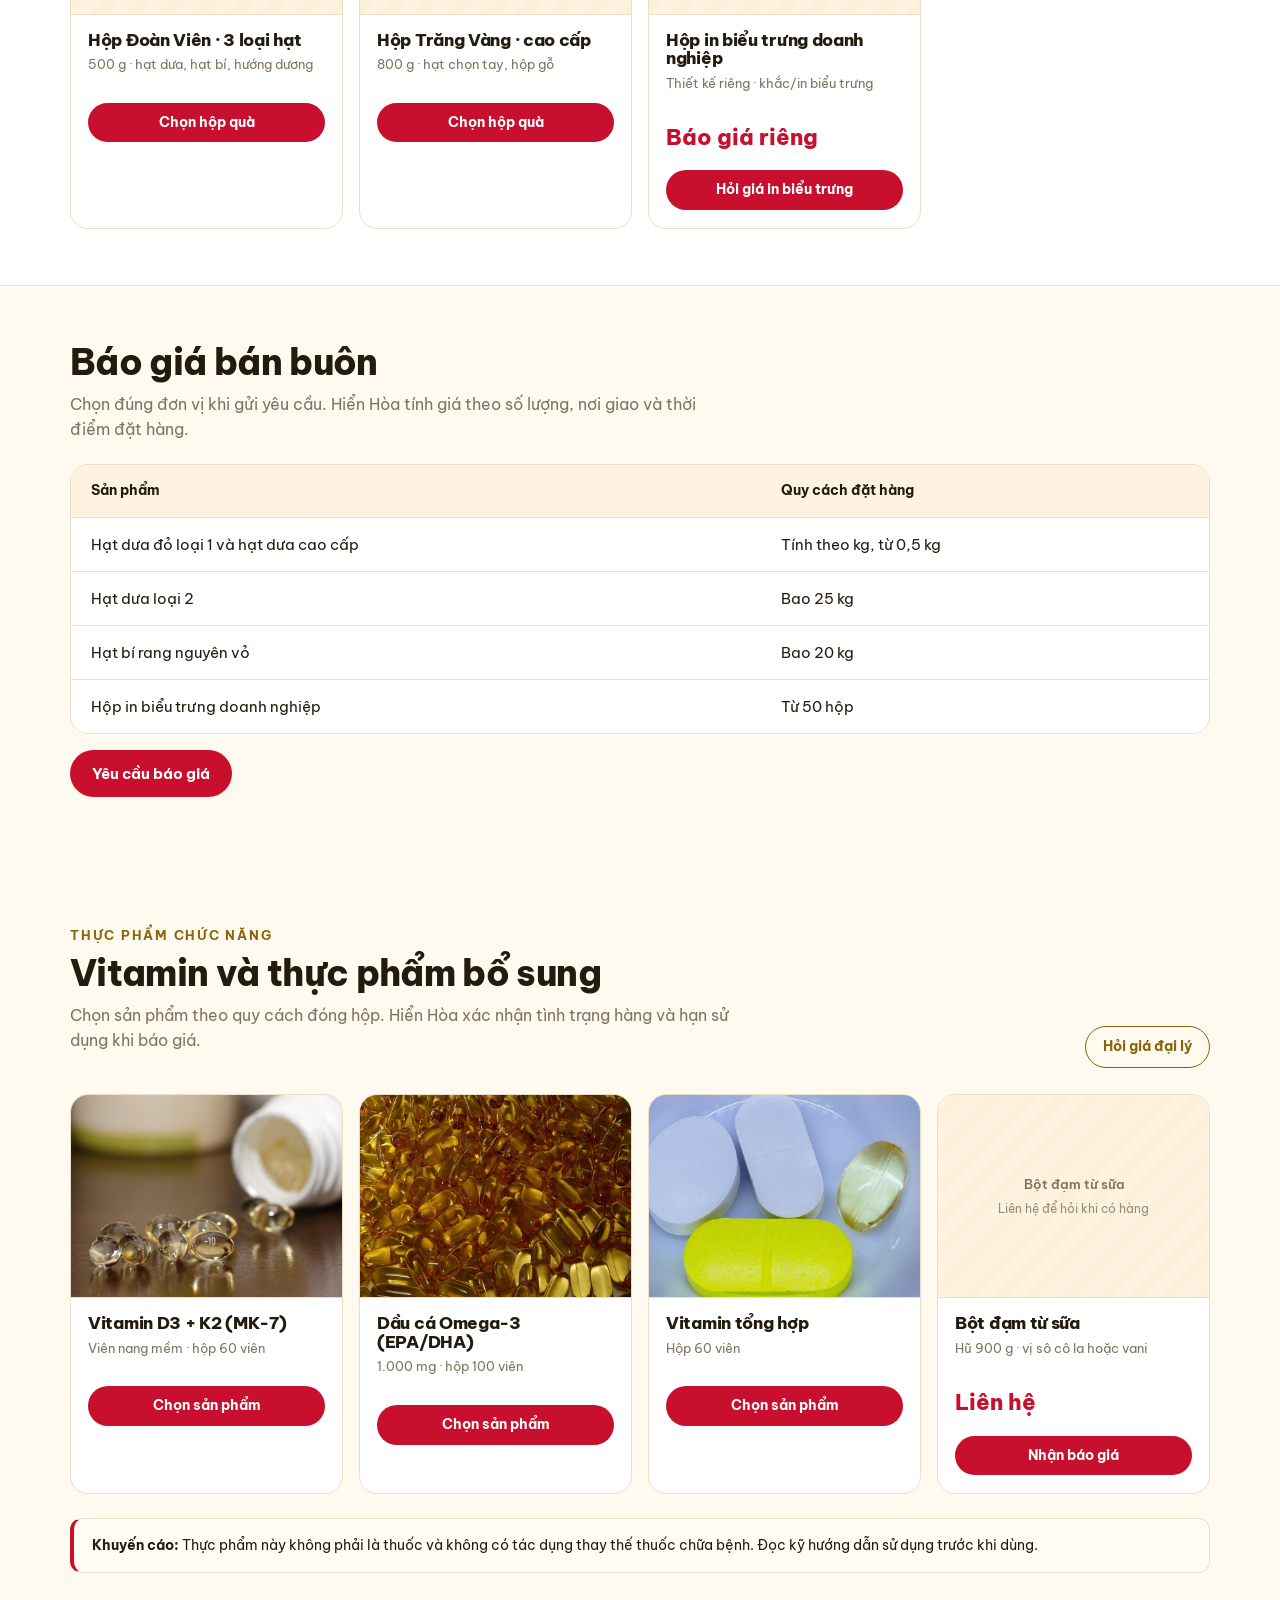
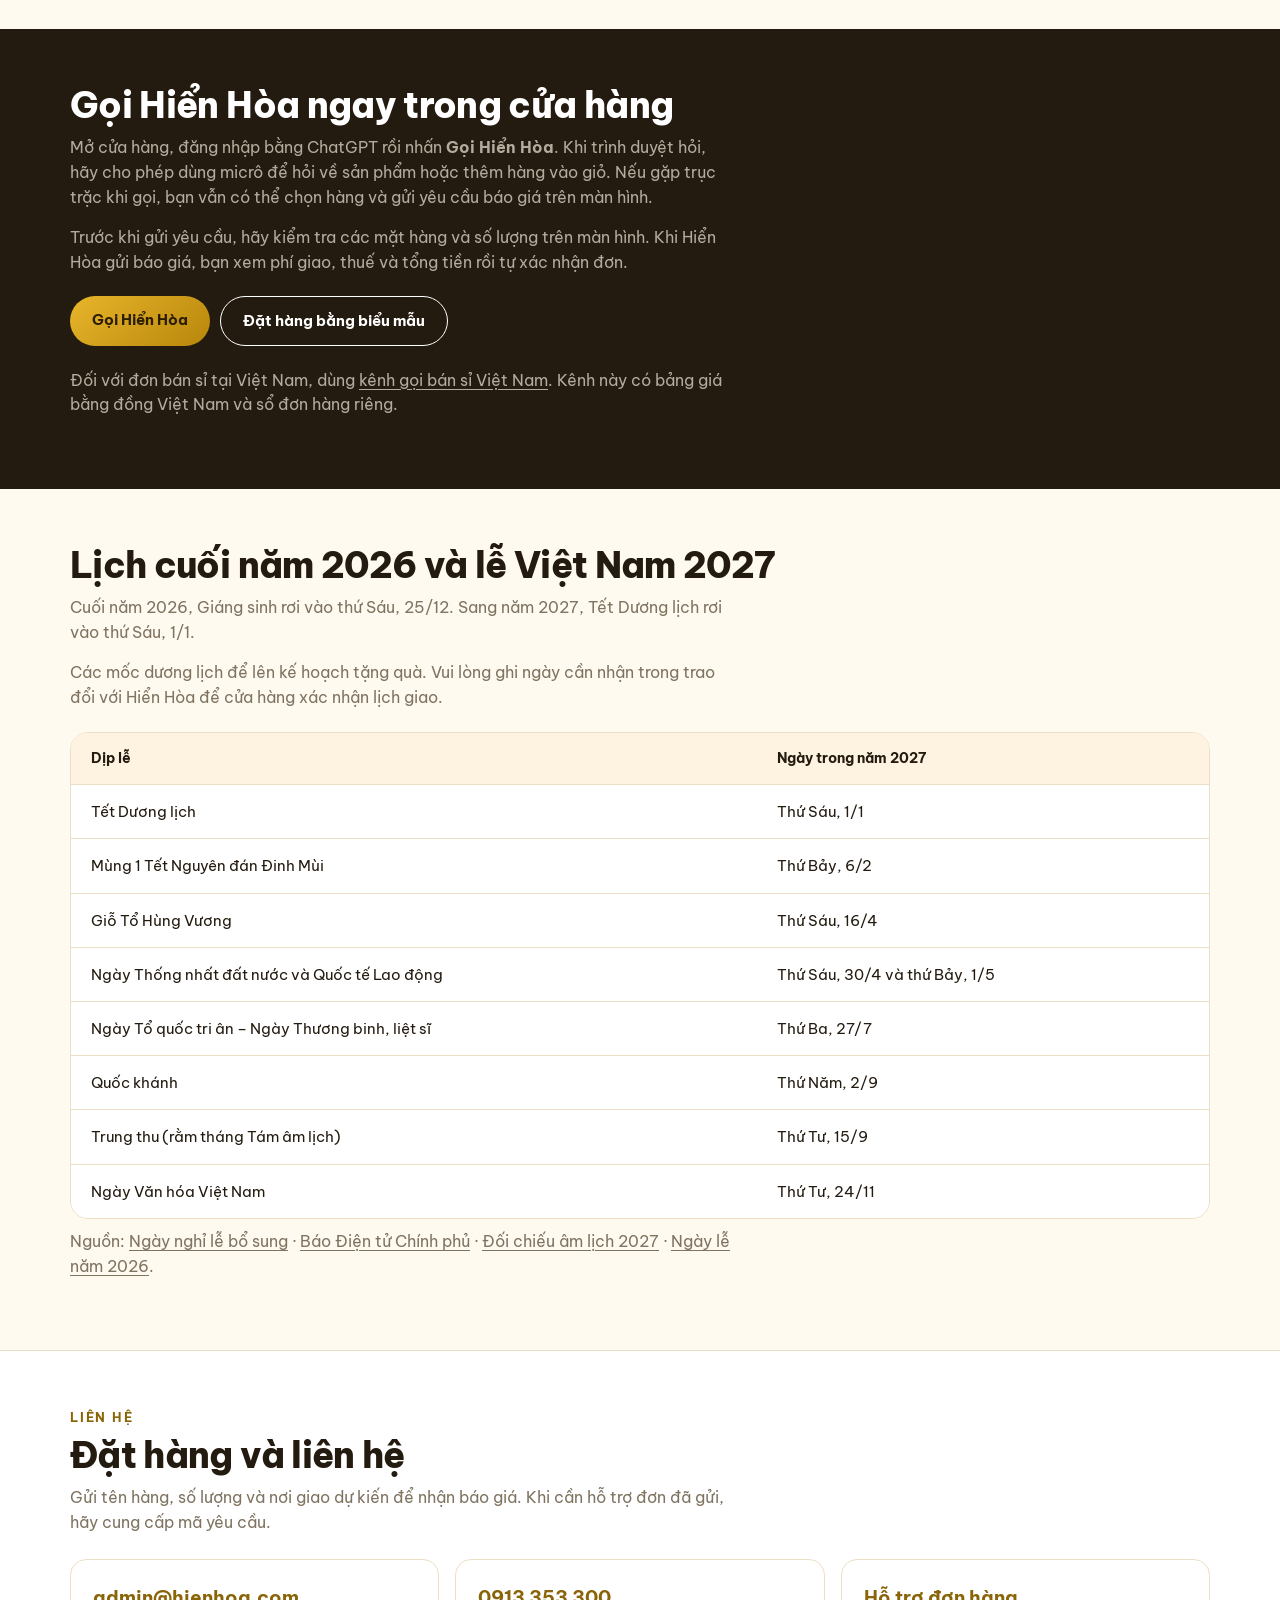
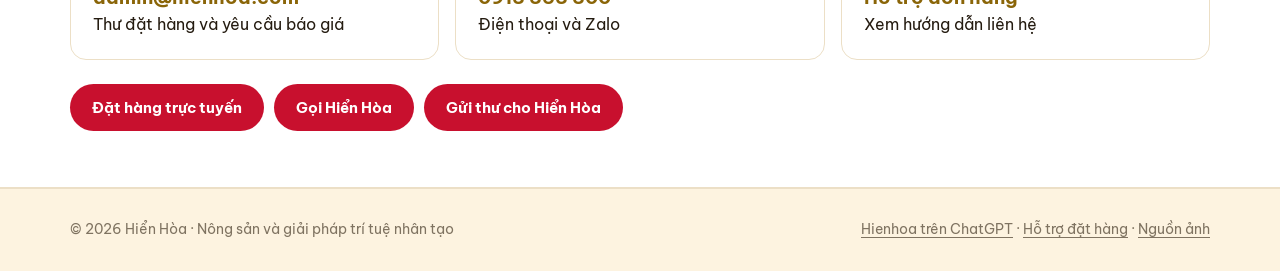
==== commit 0b63272d: "Cập nhật hướng dẫn gọi Hiển Hòa trong cửa hàng" ====
--- a/index.html
+++ b/index.html
@@ -272,7 +272,7 @@
       <p>Chọn sản phẩm và số lượng. Hiển Hòa gửi báo giá gồm tiền hàng, phí giao và thuế để bạn xem trước khi xác nhận đơn.</p>
       <div class="row"><a class="btn gold" href="https://hienhoa.ardent-coin-5354.chatgpt.site/?call=1">Gọi Hiển Hòa</a>
         <a class="btn line" href="https://hienhoa.ardent-coin-5354.chatgpt.site">Đặt hàng trực tuyến</a></div>
-      <p class="call-status">Trợ lý giọng nói tại cửa hàng Hoa Kỳ đang chờ kích hoạt. Bạn có thể xem ảnh và đặt hàng trên màn hình ngay.</p>
+      <p class="call-status">Để gọi, hãy đăng nhập bằng ChatGPT và cho phép dùng micrô. Bạn cũng có thể xem ảnh và đặt hàng trên màn hình.</p>
     </div>
     <div class="promo tt">
       <h2>Quà Tết Đinh Mùi 2027</h2>
@@ -469,7 +469,7 @@
 <section class="ai" id="ai">
   <div class="wrap">
     <h2 class="t">Gọi Hiển Hòa ngay trong cửa hàng</h2>
-    <p class="sub">Mở cửa hàng để xem tình trạng của trợ lý giọng nói tại Hoa Kỳ. Khi dịch vụ được kích hoạt, bạn có thể cho phép dùng micrô để hỏi về sản phẩm và chuẩn bị giỏ hàng. Hiện tại, bạn có thể xem ảnh và chọn hàng trên màn hình.</p>
+    <p class="sub">Mở cửa hàng, đăng nhập bằng ChatGPT rồi nhấn <strong>Gọi Hiển Hòa</strong>. Khi trình duyệt hỏi, hãy cho phép dùng micrô để hỏi về sản phẩm hoặc thêm hàng vào giỏ. Nếu gặp trục trặc khi gọi, bạn vẫn có thể chọn hàng và gửi yêu cầu báo giá trên màn hình.</p>
     <p class="sub">Trước khi gửi yêu cầu, hãy kiểm tra các mặt hàng và số lượng trên màn hình. Khi Hiển Hòa gửi báo giá, bạn xem phí giao, thuế và tổng tiền rồi tự xác nhận đơn.</p>
     <div class="row call-actions"><a class="btn gold" href="https://hienhoa.ardent-coin-5354.chatgpt.site/?call=1">Gọi Hiển Hòa</a>
       <a class="btn line" href="https://hienhoa.ardent-coin-5354.chatgpt.site">Đặt hàng bằng biểu mẫu</a></div>
